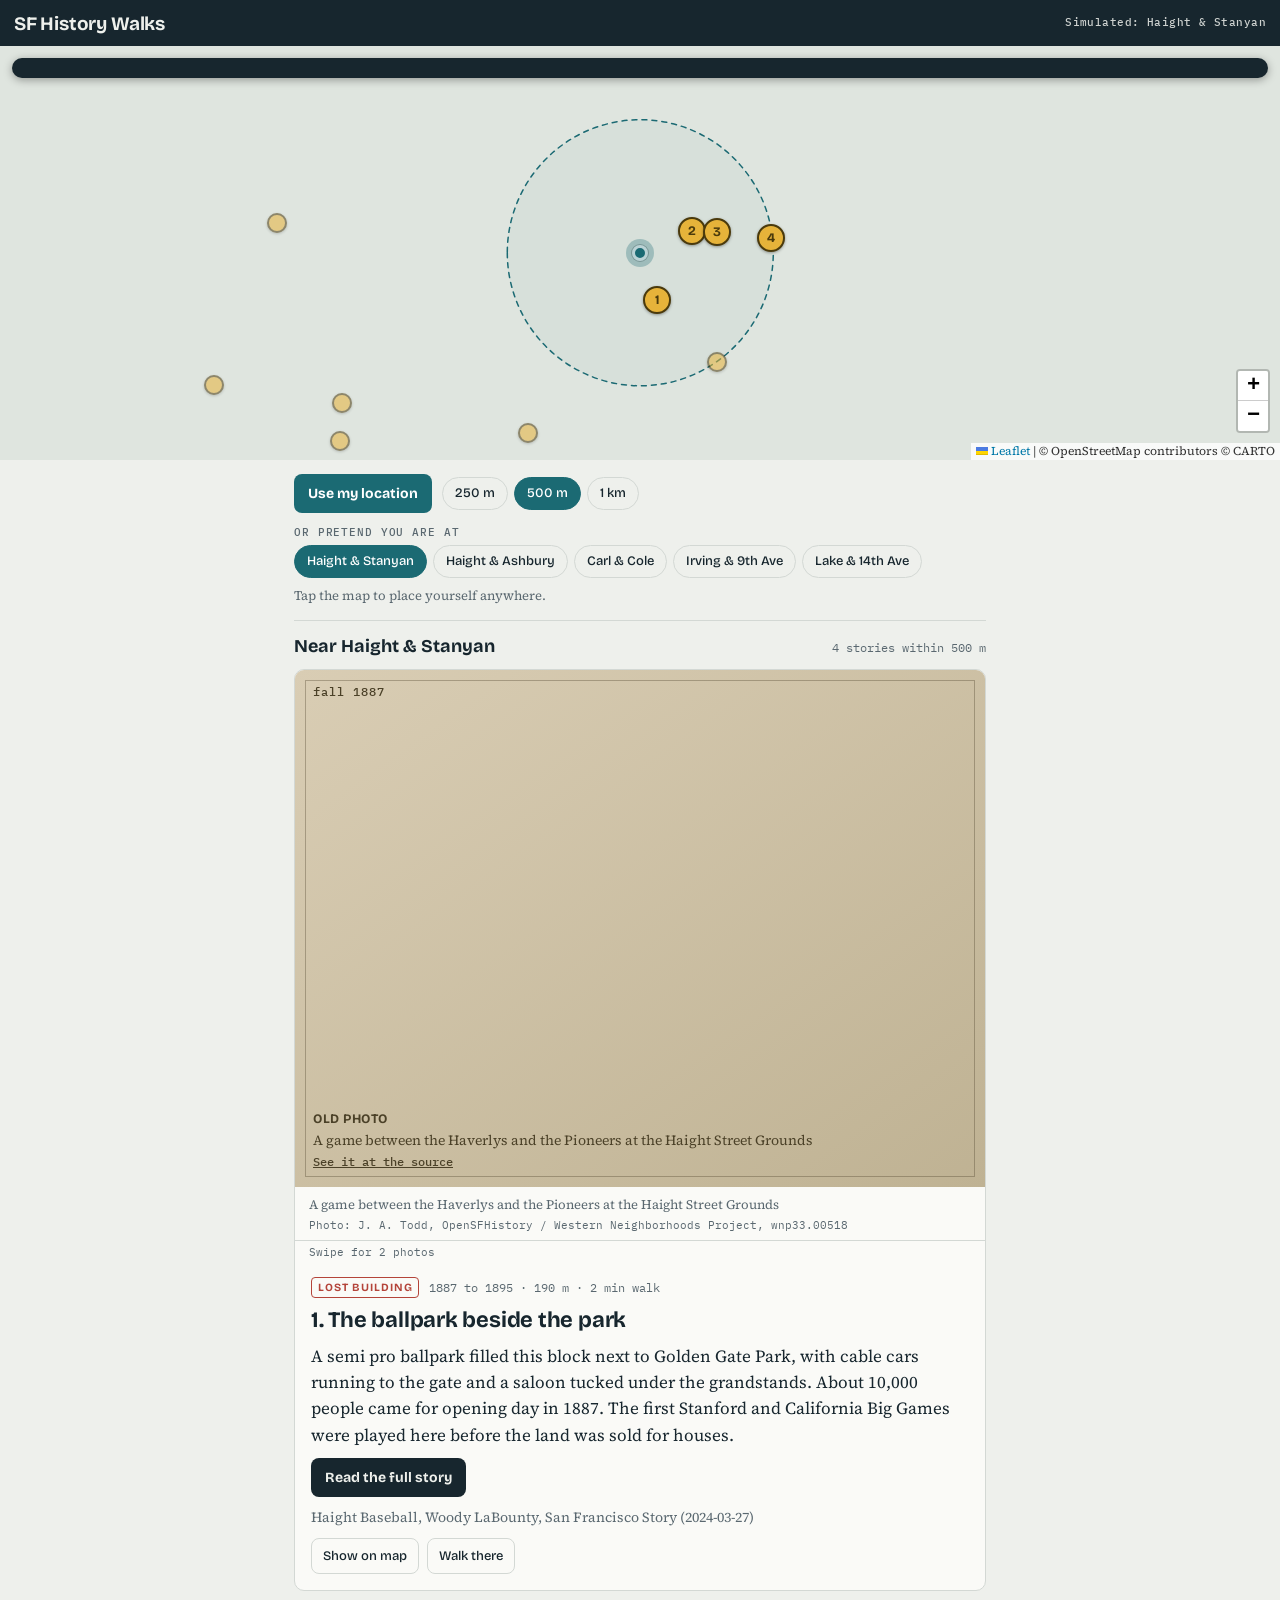
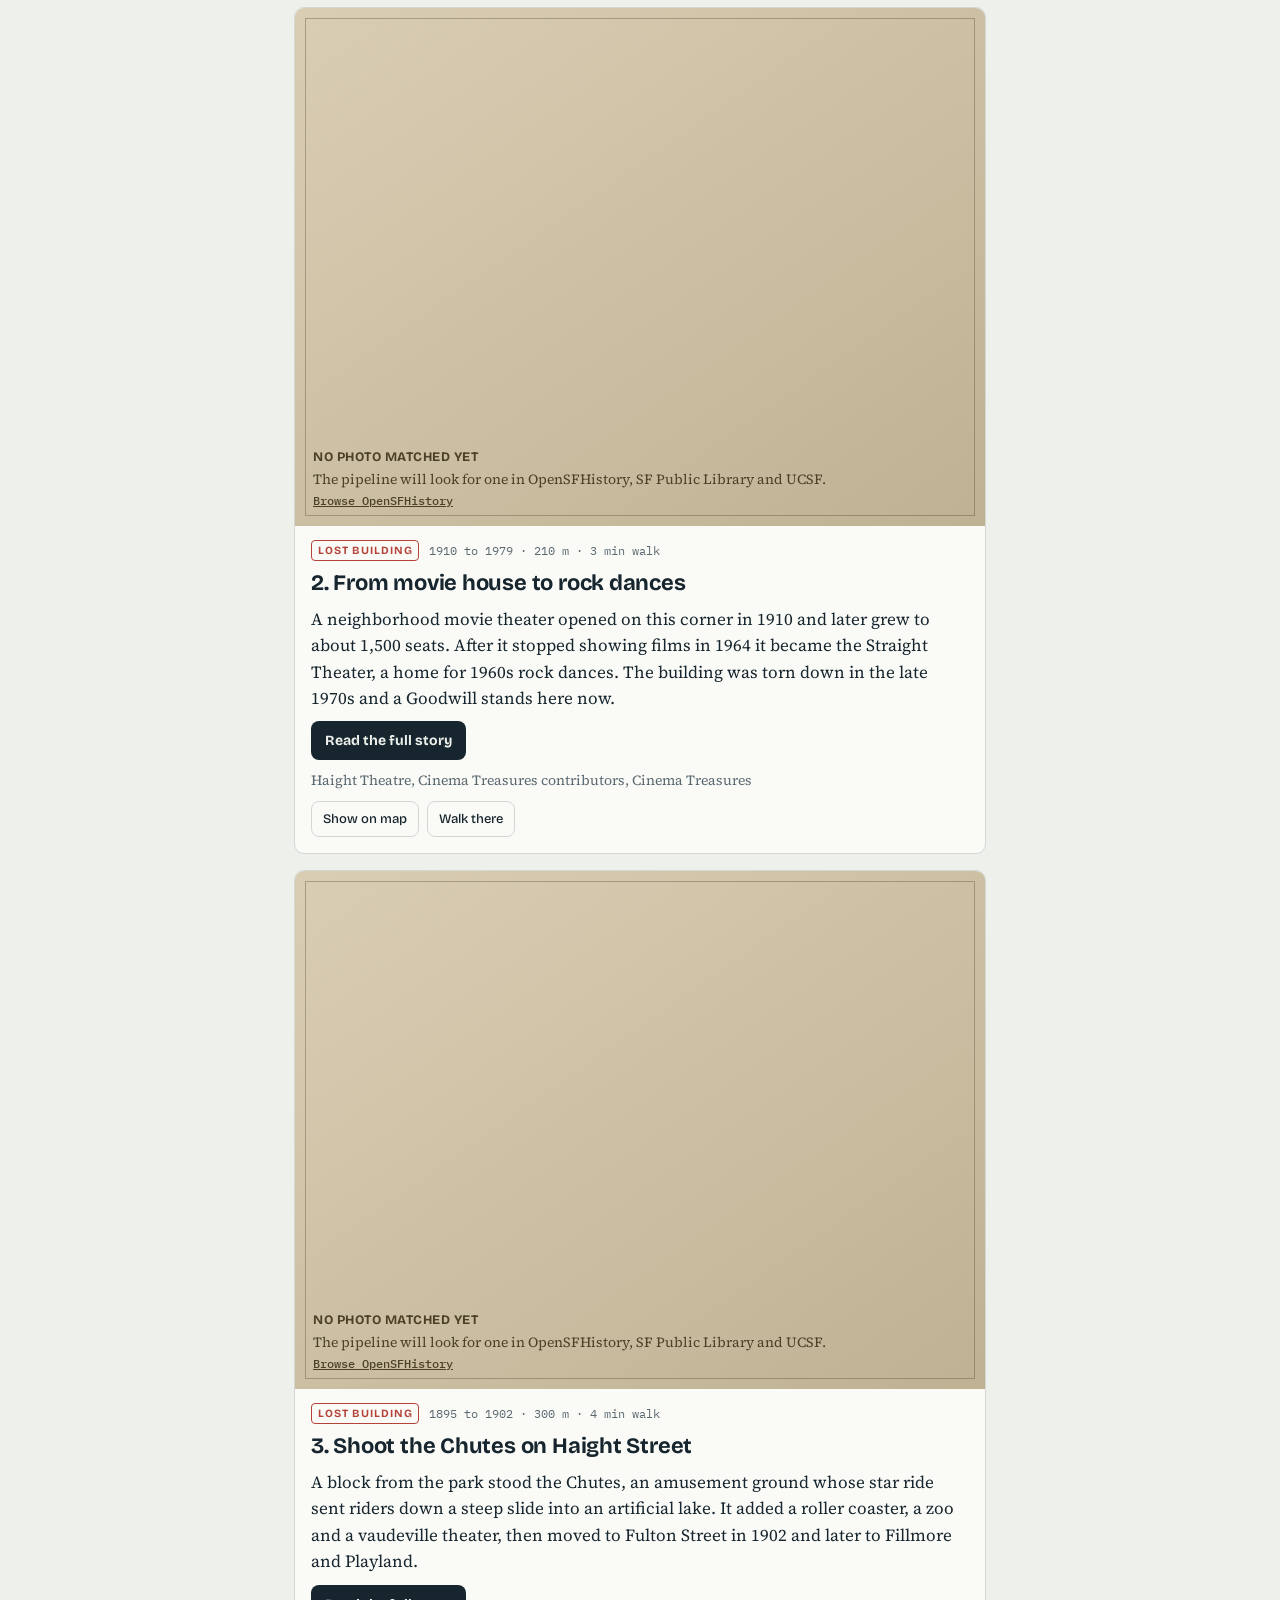
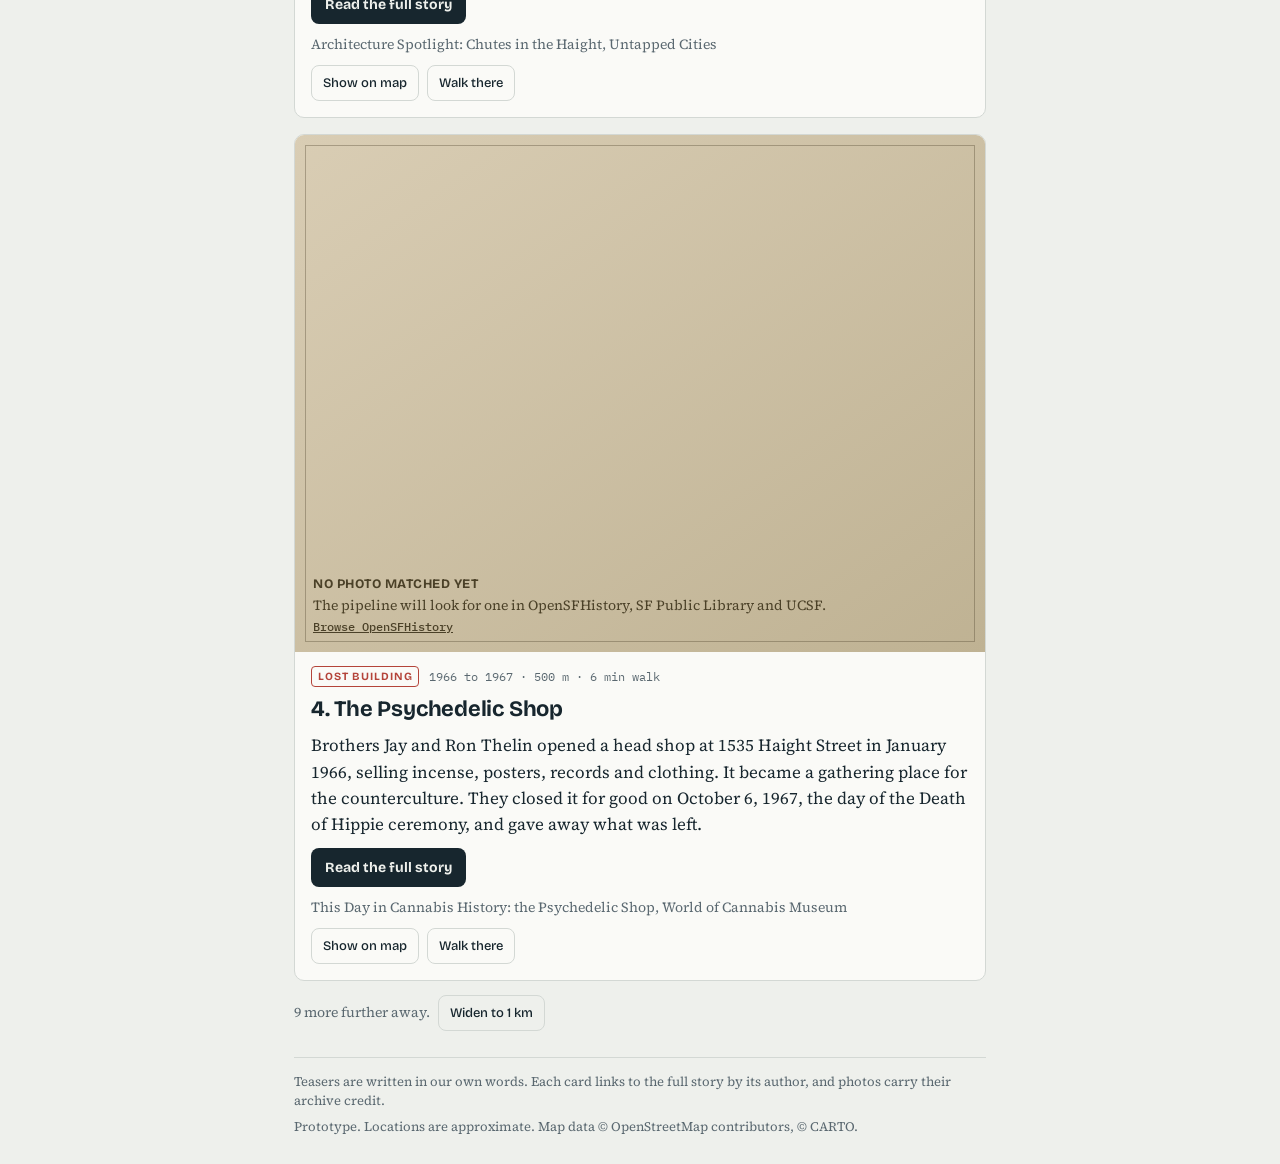
==== app/index.html @ bad1ab00 "Add files via upload" ====
<!doctype html>
<html lang="en">
<head>
<meta charset="utf-8">
<meta name="viewport" content="width=device-width, initial-scale=1, viewport-fit=cover">
<title>SF History Walks</title>
<meta name="robots" content="noindex, nofollow">
<meta name="theme-color" content="#17262E">
<meta name="apple-mobile-web-app-capable" content="yes">
<meta name="mobile-web-app-capable" content="yes">
<meta name="apple-mobile-web-app-title" content="History Walks">
<meta name="apple-mobile-web-app-status-bar-style" content="black-translucent">
<link rel="manifest" href="manifest.webmanifest">
<link rel="apple-touch-icon" href="icons/apple-touch-icon.png">
<link rel="icon" href="icons/icon-192.png" type="image/png">
<link rel="stylesheet" href="vendor/leaflet/leaflet.css">
<link rel="stylesheet" href="https://fonts.googleapis.com/css2?family=Bricolage+Grotesque:opsz,wght@12..96,500;12..96,700&family=IBM+Plex+Mono:wght@400;500&family=Source+Serif+4:opsz,wght@8..60,400;8..60,600&display=swap">
<link rel="stylesheet" href="style.css">
</head>
<body>
<div class="top">
  <header class="bar">
    <div class="bar-title">
      <h1>SF History Walks</h1>
      <span id="status" class="status" role="status">Simulated location</span>
    </div>
  </header>

  <div class="stage">
    <div id="map" aria-label="Map"></div>
    <div id="toast" class="toast" role="status" hidden></div>
    <button id="recenter" class="recenter" type="button" aria-label="Recenter map on me" hidden>Recenter</button>
  </div>
</div>

<main class="sheet">
  <section class="controls" aria-label="Location and radius">
    <div class="line">
      <button id="locate" class="primary" type="button">Use my location</button>
      <div class="chips" id="radii" role="group" aria-label="Walking radius"></div>
    </div>
    <div id="demo" class="demo">
      <div class="lbl" id="lbl-demo">Or pretend you are at</div>
      <div class="chips" id="presets" role="group" aria-labelledby="lbl-demo"></div>
      <p class="hint">Tap the map to place yourself anywhere.</p>
    </div>
  </section>

  <div class="here"><h2 id="here-title">Near you</h2><span id="here-count" class="count"></span></div>
  <div id="cards" class="cards"></div>
  <div id="more" class="more"></div>

  <footer>
    <p>Teasers are written in our own words. Each card links to the full story by its author, and photos carry their archive credit.</p>
    <p>Prototype. Locations are approximate. Map data © OpenStreetMap contributors, © CARTO.</p>
  </footer>
</main>

<script src="vendor/leaflet/leaflet.js"></script>
<script src="config.js"></script>
<script src="lib.js"></script>
<script src="app.js"></script>
</body>
</html>
---- app/vendor/leaflet/leaflet.css ----
/* required styles */

.leaflet-pane,
.leaflet-tile,
.leaflet-marker-icon,
.leaflet-marker-shadow,
.leaflet-tile-container,
.leaflet-pane > svg,
.leaflet-pane > canvas,
.leaflet-zoom-box,
.leaflet-image-layer,
.leaflet-layer {
	position: absolute;
	left: 0;
	top: 0;
	}
.leaflet-container {
	overflow: hidden;
	}
.leaflet-tile,
.leaflet-marker-icon,
.leaflet-marker-shadow {
	-webkit-user-select: none;
	   -moz-user-select: none;
	        user-select: none;
	  -webkit-user-drag: none;
	}
/* Prevents IE11 from highlighting tiles in blue */
.leaflet-tile::selection {
	background: transparent;
}
/* Safari renders non-retina tile on retina better with this, but Chrome is worse */
.leaflet-safari .leaflet-tile {
	image-rendering: -webkit-optimize-contrast;
	}
/* hack that prevents hw layers "stretching" when loading new tiles */
.leaflet-safari .leaflet-tile-container {
	width: 1600px;
	height: 1600px;
	-webkit-transform-origin: 0 0;
	}
.leaflet-marker-icon,
.leaflet-marker-shadow {
	display: block;
	}
/* .leaflet-container svg: reset svg max-width decleration shipped in Joomla! (joomla.org) 3.x */
/* .leaflet-container img: map is broken in FF if you have max-width: 100% on tiles */
.leaflet-container .leaflet-overlay-pane svg {
	max-width: none !important;
	max-height: none !important;
	}
.leaflet-container .leaflet-marker-pane img,
.leaflet-container .leaflet-shadow-pane img,
.leaflet-container .leaflet-tile-pane img,
.leaflet-container img.leaflet-image-layer,
.leaflet-container .leaflet-tile {
	max-width: none !important;
	max-height: none !important;
	width: auto;
	padding: 0;
	}

.leaflet-container img.leaflet-tile {
	/* See: https://bugs.chromium.org/p/chromium/issues/detail?id=600120 */
	mix-blend-mode: plus-lighter;
}

.leaflet-container.leaflet-touch-zoom {
	-ms-touch-action: pan-x pan-y;
	touch-action: pan-x pan-y;
	}
.leaflet-container.leaflet-touch-drag {
	-ms-touch-action: pinch-zoom;
	/* Fallback for FF which doesn't support pinch-zoom */
	touch-action: none;
	touch-action: pinch-zoom;
}
.leaflet-container.leaflet-touch-drag.leaflet-touch-zoom {
	-ms-touch-action: none;
	touch-action: none;
}
.leaflet-container {
	-webkit-tap-highlight-color: transparent;
}
.leaflet-container a {
	-webkit-tap-highlight-color: rgba(51, 181, 229, 0.4);
}
.leaflet-tile {
	filter: inherit;
	visibility: hidden;
	}
.leaflet-tile-loaded {
	visibility: inherit;
	}
.leaflet-zoom-box {
	width: 0;
	height: 0;
	-moz-box-sizing: border-box;
	     box-sizing: border-box;
	z-index: 800;
	}
/* workaround for https://bugzilla.mozilla.org/show_bug.cgi?id=888319 */
.leaflet-overlay-pane svg {
	-moz-user-select: none;
	}

.leaflet-pane         { z-index: 400; }

.leaflet-tile-pane    { z-index: 200; }
.leaflet-overlay-pane { z-index: 400; }
.leaflet-shadow-pane  { z-index: 500; }
.leaflet-marker-pane  { z-index: 600; }
.leaflet-tooltip-pane   { z-index: 650; }
.leaflet-popup-pane   { z-index: 700; }

.leaflet-map-pane canvas { z-index: 100; }
.leaflet-map-pane svg    { z-index: 200; }

.leaflet-vml-shape {
	width: 1px;
	height: 1px;
	}
.lvml {
	behavior: url(#default#VML);
	display: inline-block;
	position: absolute;
	}


/* control positioning */

.leaflet-control {
	position: relative;
	z-index: 800;
	pointer-events: visiblePainted; /* IE 9-10 doesn't have auto */
	pointer-events: auto;
	}
.leaflet-top,
.leaflet-bottom {
	position: absolute;
	z-index: 1000;
	pointer-events: none;
	}
.leaflet-top {
	top: 0;
	}
.leaflet-right {
	right: 0;
	}
.leaflet-bottom {
	bottom: 0;
	}
.leaflet-left {
	left: 0;
	}
.leaflet-control {
	float: left;
	clear: both;
	}
.leaflet-right .leaflet-control {
	float: right;
	}
.leaflet-top .leaflet-control {
	margin-top: 10px;
	}
.leaflet-bottom .leaflet-control {
	margin-bottom: 10px;
	}
.leaflet-left .leaflet-control {
	margin-left: 10px;
	}
.leaflet-right .leaflet-control {
	margin-right: 10px;
	}


/* zoom and fade animations */

.leaflet-fade-anim .leaflet-popup {
	opacity: 0;
	-webkit-transition: opacity 0.2s linear;
	   -moz-transition: opacity 0.2s linear;
	        transition: opacity 0.2s linear;
	}
.leaflet-fade-anim .leaflet-map-pane .leaflet-popup {
	opacity: 1;
	}
.leaflet-zoom-animated {
	-webkit-transform-origin: 0 0;
	    -ms-transform-origin: 0 0;
	        transform-origin: 0 0;
	}
svg.leaflet-zoom-animated {
	will-change: transform;
}

.leaflet-zoom-anim .leaflet-zoom-animated {
	-webkit-transition: -webkit-transform 0.25s cubic-bezier(0,0,0.25,1);
	   -moz-transition:    -moz-transform 0.25s cubic-bezier(0,0,0.25,1);
	        transition:         transform 0.25s cubic-bezier(0,0,0.25,1);
	}
.leaflet-zoom-anim .leaflet-tile,
.leaflet-pan-anim .leaflet-tile {
	-webkit-transition: none;
	   -moz-transition: none;
	        transition: none;
	}

.leaflet-zoom-anim .leaflet-zoom-hide {
	visibility: hidden;
	}


/* cursors */

.leaflet-interactive {
	cursor: pointer;
	}
.leaflet-grab {
	cursor: -webkit-grab;
	cursor:    -moz-grab;
	cursor:         grab;
	}
.leaflet-crosshair,
.leaflet-crosshair .leaflet-interactive {
	cursor: crosshair;
	}
.leaflet-popup-pane,
.leaflet-control {
	cursor: auto;
	}
.leaflet-dragging .leaflet-grab,
.leaflet-dragging .leaflet-grab .leaflet-interactive,
.leaflet-dragging .leaflet-marker-draggable {
	cursor: move;
	cursor: -webkit-grabbing;
	cursor:    -moz-grabbing;
	cursor:         grabbing;
	}

/* marker & overlays interactivity */
.leaflet-marker-icon,
.leaflet-marker-shadow,
.leaflet-image-layer,
.leaflet-pane > svg path,
.leaflet-tile-container {
	pointer-events: none;
	}

.leaflet-marker-icon.leaflet-interactive,
.leaflet-image-layer.leaflet-interactive,
.leaflet-pane > svg path.leaflet-interactive,
svg.leaflet-image-layer.leaflet-interactive path {
	pointer-events: visiblePainted; /* IE 9-10 doesn't have auto */
	pointer-events: auto;
	}

/* visual tweaks */

.leaflet-container {
	background: #ddd;
	outline-offset: 1px;
	}
.leaflet-container a {
	color: #0078A8;
	}
.leaflet-zoom-box {
	border: 2px dotted #38f;
	background: rgba(255,255,255,0.5);
	}


/* general typography */
.leaflet-container {
	font-family: "Helvetica Neue", Arial, Helvetica, sans-serif;
	font-size: 12px;
	font-size: 0.75rem;
	line-height: 1.5;
	}


/* general toolbar styles */

.leaflet-bar {
	box-shadow: 0 1px 5px rgba(0,0,0,0.65);
	border-radius: 4px;
	}
.leaflet-bar a {
	background-color: #fff;
	border-bottom: 1px solid #ccc;
	width: 26px;
	height: 26px;
	line-height: 26px;
	display: block;
	text-align: center;
	text-decoration: none;
	color: black;
	}
.leaflet-bar a,
.leaflet-control-layers-toggle {
	background-position: 50% 50%;
	background-repeat: no-repeat;
	display: block;
	}
.leaflet-bar a:hover,
.leaflet-bar a:focus {
	background-color: #f4f4f4;
	}
.leaflet-bar a:first-child {
	border-top-left-radius: 4px;
	border-top-right-radius: 4px;
	}
.leaflet-bar a:last-child {
	border-bottom-left-radius: 4px;
	border-bottom-right-radius: 4px;
	border-bottom: none;
	}
.leaflet-bar a.leaflet-disabled {
	cursor: default;
	background-color: #f4f4f4;
	color: #bbb;
	}

.leaflet-touch .leaflet-bar a {
	width: 30px;
	height: 30px;
	line-height: 30px;
	}
.leaflet-touch .leaflet-bar a:first-child {
	border-top-left-radius: 2px;
	border-top-right-radius: 2px;
	}
.leaflet-touch .leaflet-bar a:last-child {
	border-bottom-left-radius: 2px;
	border-bottom-right-radius: 2px;
	}

/* zoom control */

.leaflet-control-zoom-in,
.leaflet-control-zoom-out {
	font: bold 18px 'Lucida Console', Monaco, monospace;
	text-indent: 1px;
	}

.leaflet-touch .leaflet-control-zoom-in, .leaflet-touch .leaflet-control-zoom-out  {
	font-size: 22px;
	}


/* layers control */

.leaflet-control-layers {
	box-shadow: 0 1px 5px rgba(0,0,0,0.4);
	background: #fff;
	border-radius: 5px;
	}
.leaflet-control-layers-toggle {
	background-image: url(images/layers.png);
	width: 36px;
	height: 36px;
	}
.leaflet-retina .leaflet-control-layers-toggle {
	background-image: url(images/layers-2x.png);
	background-size: 26px 26px;
	}
.leaflet-touch .leaflet-control-layers-toggle {
	width: 44px;
	height: 44px;
	}
.leaflet-control-layers .leaflet-control-layers-list,
.leaflet-control-layers-expanded .leaflet-control-layers-toggle {
	display: none;
	}
.leaflet-control-layers-expanded .leaflet-control-layers-list {
	display: block;
	position: relative;
	}
.leaflet-control-layers-expanded {
	padding: 6px 10px 6px 6px;
	color: #333;
	background: #fff;
	}
.leaflet-control-layers-scrollbar {
	overflow-y: scroll;
	overflow-x: hidden;
	padding-right: 5px;
	}
.leaflet-control-layers-selector {
	margin-top: 2px;
	position: relative;
	top: 1px;
	}
.leaflet-control-layers label {
	display: block;
	font-size: 13px;
	font-size: 1.08333em;
	}
.leaflet-control-layers-separator {
	height: 0;
	border-top: 1px solid #ddd;
	margin: 5px -10px 5px -6px;
	}

/* Default icon URLs */
.leaflet-default-icon-path { /* used only in path-guessing heuristic, see L.Icon.Default */
	background-image: url(images/marker-icon.png);
	}


/* attribution and scale controls */

.leaflet-container .leaflet-control-attribution {
	background: #fff;
	background: rgba(255, 255, 255, 0.8);
	margin: 0;
	}
.leaflet-control-attribution,
.leaflet-control-scale-line {
	padding: 0 5px;
	color: #333;
	line-height: 1.4;
	}
.leaflet-control-attribution a {
	text-decoration: none;
	}
.leaflet-control-attribution a:hover,
.leaflet-control-attribution a:focus {
	text-decoration: underline;
	}
.leaflet-attribution-flag {
	display: inline !important;
	vertical-align: baseline !important;
	width: 1em;
	height: 0.6669em;
	}
.leaflet-left .leaflet-control-scale {
	margin-left: 5px;
	}
.leaflet-bottom .leaflet-control-scale {
	margin-bottom: 5px;
	}
.leaflet-control-scale-line {
	border: 2px solid #777;
	border-top: none;
	line-height: 1.1;
	padding: 2px 5px 1px;
	white-space: nowrap;
	-moz-box-sizing: border-box;
	     box-sizing: border-box;
	background: rgba(255, 255, 255, 0.8);
	text-shadow: 1px 1px #fff;
	}
.leaflet-control-scale-line:not(:first-child) {
	border-top: 2px solid #777;
	border-bottom: none;
	margin-top: -2px;
	}
.leaflet-control-scale-line:not(:first-child):not(:last-child) {
	border-bottom: 2px solid #777;
	}

.leaflet-touch .leaflet-control-attribution,
.leaflet-touch .leaflet-control-layers,
.leaflet-touch .leaflet-bar {
	box-shadow: none;
	}
.leaflet-touch .leaflet-control-layers,
.leaflet-touch .leaflet-bar {
	border: 2px solid rgba(0,0,0,0.2);
	background-clip: padding-box;
	}


/* popup */

.leaflet-popup {
	position: absolute;
	text-align: center;
	margin-bottom: 20px;
	}
.leaflet-popup-content-wrapper {
	padding: 1px;
	text-align: left;
	border-radius: 12px;
	}
.leaflet-popup-content {
	margin: 13px 24px 13px 20px;
	line-height: 1.3;
	font-size: 13px;
	font-size: 1.08333em;
	min-height: 1px;
	}
.leaflet-popup-content p {
	margin: 17px 0;
	margin: 1.3em 0;
	}
.leaflet-popup-tip-container {
	width: 40px;
	height: 20px;
	position: absolute;
	left: 50%;
	margin-top: -1px;
	margin-left: -20px;
	overflow: hidden;
	pointer-events: none;
	}
.leaflet-popup-tip {
	width: 17px;
	height: 17px;
	padding: 1px;

	margin: -10px auto 0;
	pointer-events: auto;

	-webkit-transform: rotate(45deg);
	   -moz-transform: rotate(45deg);
	    -ms-transform: rotate(45deg);
	        transform: rotate(45deg);
	}
.leaflet-popup-content-wrapper,
.leaflet-popup-tip {
	background: white;
	color: #333;
	box-shadow: 0 3px 14px rgba(0,0,0,0.4);
	}
.leaflet-container a.leaflet-popup-close-button {
	position: absolute;
	top: 0;
	right: 0;
	border: none;
	text-align: center;
	width: 24px;
	height: 24px;
	font: 16px/24px Tahoma, Verdana, sans-serif;
	color: #757575;
	text-decoration: none;
	background: transparent;
	}
.leaflet-container a.leaflet-popup-close-button:hover,
.leaflet-container a.leaflet-popup-close-button:focus {
	color: #585858;
	}
.leaflet-popup-scrolled {
	overflow: auto;
	}

.leaflet-oldie .leaflet-popup-content-wrapper {
	-ms-zoom: 1;
	}
.leaflet-oldie .leaflet-popup-tip {
	width: 24px;
	margin: 0 auto;

	-ms-filter: "progid:DXImageTransform.Microsoft.Matrix(M11=0.70710678, M12=0.70710678, M21=-0.70710678, M22=0.70710678)";
	filter: progid:DXImageTransform.Microsoft.Matrix(M11=0.70710678, M12=0.70710678, M21=-0.70710678, M22=0.70710678);
	}

.leaflet-oldie .leaflet-control-zoom,
.leaflet-oldie .leaflet-control-layers,
.leaflet-oldie .leaflet-popup-content-wrapper,
.leaflet-oldie .leaflet-popup-tip {
	border: 1px solid #999;
	}


/* div icon */

.leaflet-div-icon {
	background: #fff;
	border: 1px solid #666;
	}


/* Tooltip */
/* Base styles for the element that has a tooltip */
.leaflet-tooltip {
	position: absolute;
	padding: 6px;
	background-color: #fff;
	border: 1px solid #fff;
	border-radius: 3px;
	color: #222;
	white-space: nowrap;
	-webkit-user-select: none;
	-moz-user-select: none;
	-ms-user-select: none;
	user-select: none;
	pointer-events: none;
	box-shadow: 0 1px 3px rgba(0,0,0,0.4);
	}
.leaflet-tooltip.leaflet-interactive {
	cursor: pointer;
	pointer-events: auto;
	}
.leaflet-tooltip-top:before,
.leaflet-tooltip-bottom:before,
.leaflet-tooltip-left:before,
.leaflet-tooltip-right:before {
	position: absolute;
	pointer-events: none;
	border: 6px solid transparent;
	background: transparent;
	content: "";
	}

/* Directions */

.leaflet-tooltip-bottom {
	margin-top: 6px;
}
.leaflet-tooltip-top {
	margin-top: -6px;
}
.leaflet-tooltip-bottom:before,
.leaflet-tooltip-top:before {
	left: 50%;
	margin-left: -6px;
	}
.leaflet-tooltip-top:before {
	bottom: 0;
	margin-bottom: -12px;
	border-top-color: #fff;
	}
.leaflet-tooltip-bottom:before {
	top: 0;
	margin-top: -12px;
	margin-left: -6px;
	border-bottom-color: #fff;
	}
.leaflet-tooltip-left {
	margin-left: -6px;
}
.leaflet-tooltip-right {
	margin-left: 6px;
}
.leaflet-tooltip-left:before,
.leaflet-tooltip-right:before {
	top: 50%;
	margin-top: -6px;
	}
.leaflet-tooltip-left:before {
	right: 0;
	margin-right: -12px;
	border-left-color: #fff;
	}
.leaflet-tooltip-right:before {
	left: 0;
	margin-left: -12px;
	border-right-color: #fff;
	}

/* Printing */

@media print {
	/* Prevent printers from removing background-images of controls. */
	.leaflet-control {
		-webkit-print-color-adjust: exact;
		print-color-adjust: exact;
		}
	}
---- app/style.css ----
/* Phone first. Sticky map on top, story cards scroll beneath. Palette: Pacific fog, Sanborn yellow pins. */
:root {
  --paper: #EEF0EC;
  --card: #FAFAF7;
  --ink: #17262E;
  --muted: #5A6870;
  --line: #D3D8D4;
  --sea: #1B6A73;
  --pin: #E6B33A;
  --pin-edge: #4A3A0C;
  --lost: #B4443A;
  --photo-a: #D9CDB4;
  --photo-b: #BFB293;
  --photo-ink: #4B4128;
  --bar: #17262E;
  --bar-ink: #EEF0EC;
  --font-display: "Bricolage Grotesque", "Helvetica Neue", Arial, sans-serif;
  --font-body: "Source Serif 4", Georgia, "Times New Roman", serif;
  --font-mono: "IBM Plex Mono", ui-monospace, Menlo, Consolas, monospace;
  --bar-h: 46px;
}
@media (prefers-color-scheme: dark) {
  :root {
    --paper: #0F181D; --card: #17232A; --ink: #E6ECEA; --muted: #9DAAB1; --line: #2B3A43;
    --sea: #6FC2CB; --pin-edge: #1A1405; --lost: #E5877C;
    --photo-a: #3A3424; --photo-b: #2A2518; --photo-ink: #CFC3A4;
    --bar: #0A1115; --bar-ink: #E6ECEA;
    color-scheme: dark;
  }
}
* { box-sizing: border-box; }
html, body { margin: 0; }
body { background: var(--paper); color: var(--ink); font-family: var(--font-body); font-size: 16px; line-height: 1.5; -webkit-text-size-adjust: 100%; }
:focus-visible { outline: 2px solid var(--sea); outline-offset: 2px; }

/* top area stays in view */
.top { position: sticky; top: 0; z-index: 500; }
.bar { background: var(--bar); color: var(--bar-ink); padding: env(safe-area-inset-top, 0px) max(14px, env(safe-area-inset-left, 0px)) 0 max(14px, env(safe-area-inset-right, 0px)); }
.bar-title { height: var(--bar-h); display: flex; align-items: center; justify-content: space-between; gap: 12px; }
.bar h1 { font: 700 19px/1 var(--font-display); letter-spacing: -0.01em; margin: 0; white-space: nowrap; }
.status { font: 500 11px/1.2 var(--font-mono); letter-spacing: .04em; text-align: right; opacity: .85; min-width: 0; overflow-wrap: anywhere; }
.stage { position: relative; height: min(46dvh, 460px); height: min(46vh, 460px); background: #dfe5df; }
@supports (height: 1dvh) { .stage { height: min(46dvh, 460px); } }
#map { position: absolute; inset: 0; z-index: 1; }
.leaflet-container { font-family: var(--font-body); background: #dfe5df; }
.recenter { position: absolute; left: 12px; bottom: 12px; z-index: 600; font: 700 13px var(--font-display); background: var(--card); color: var(--ink); border: 1px solid var(--line); border-radius: 999px; padding: 9px 14px; box-shadow: 0 1px 4px rgba(0,0,0,.25); }
.toast { position: absolute; left: 12px; right: 12px; top: 12px; z-index: 650; display: flex; align-items: center; justify-content: space-between; gap: 10px; background: var(--ink); color: var(--paper); border-radius: 10px; padding: 10px 12px; font: 500 14px/1.3 var(--font-display); box-shadow: 0 2px 8px rgba(0,0,0,.35); }
.toast button { font: 700 13px var(--font-display); background: var(--pin); color: var(--pin-edge); border: 0; border-radius: 6px; padding: 7px 10px; }

/* map markers */
.pinm { width: 28px; height: 28px; border-radius: 50%; background: var(--pin); color: var(--pin-edge); border: 2px solid var(--pin-edge); display: grid; place-items: center; font: 700 13px/1 var(--font-display); box-shadow: 0 1px 3px rgba(0,0,0,.35); }
.pinm.far { opacity: .55; width: 20px; height: 20px; font-size: 10px; margin: 4px; }
.pinm.sel { background: var(--lost); color: #fff; border-color: #fff; transform: scale(1.2); }
.me-dot { width: 16px; height: 16px; border-radius: 50%; background: #1B6A73; border: 3px solid #fff; box-shadow: 0 0 0 1px rgba(0,0,0,.25); position: relative; }
.me-dot::after { content: ""; position: absolute; inset: -9px; border-radius: 50%; background: #1B6A73; opacity: .3; animation: pulse 2.4s ease-out infinite; }
@keyframes pulse { 0% { transform: scale(.5); opacity: .5; } 100% { transform: scale(1.6); opacity: 0; } }
@media (prefers-reduced-motion: reduce) { .me-dot::after { animation: none; } }

/* sheet */
.sheet { max-width: 720px; margin: 0 auto; padding: 14px max(14px, env(safe-area-inset-left, 0px)) calc(28px + env(safe-area-inset-bottom, 0px)) max(14px, env(safe-area-inset-right, 0px)); }
.controls { display: grid; gap: 12px; padding-bottom: 14px; border-bottom: 1px solid var(--line); margin-bottom: 14px; }
.line { display: flex; flex-wrap: wrap; align-items: center; gap: 10px; }
.primary { font: 700 14px var(--font-display); background: var(--sea); color: #fff; border: 0; border-radius: 8px; padding: 11px 14px; cursor: pointer; }
:root .primary { color: #fff; }
.chips { display: flex; flex-wrap: wrap; gap: 6px; }
.chip { font: 500 13px/1 var(--font-display); color: var(--ink); background: transparent; border: 1px solid var(--line); border-radius: 999px; padding: 9px 12px; cursor: pointer; }
.chip[aria-pressed="true"] { background: var(--sea); border-color: var(--sea); color: #fff; }
.lbl { font: 500 11px var(--font-mono); letter-spacing: .08em; text-transform: uppercase; color: var(--muted); margin-bottom: 6px; }
.hint { margin: 8px 0 0; font-size: 13px; color: var(--muted); }
.here { display: flex; flex-wrap: wrap; align-items: baseline; justify-content: space-between; gap: 4px 12px; margin-bottom: 12px; }
.here h2 { font: 700 18px var(--font-display); margin: 0; }
.count { font: 400 12px var(--font-mono); color: var(--muted); }
.cards { display: grid; gap: 16px; min-width: 0; }
.card { background: var(--card); border: 1px solid var(--line); border-radius: 10px; overflow: hidden; min-width: 0; scroll-margin-top: calc(var(--bar-h) + min(46dvh, 460px) + env(safe-area-inset-top, 0px) + 8px); }
.card[data-selected="true"] { border-color: var(--lost); box-shadow: 0 0 0 1px var(--lost); }
.photos { display: flex; overflow-x: auto; scroll-snap-type: x mandatory; -webkit-overflow-scrolling: touch; }
.fig { flex: 0 0 100%; margin: 0; scroll-snap-align: start; min-width: 0; }
.photo { position: relative; aspect-ratio: 4 / 3; background: linear-gradient(145deg, var(--photo-a), var(--photo-b)); color: var(--photo-ink); display: grid; align-content: end; overflow: hidden; }
.photo img { position: absolute; inset: 0; width: 100%; height: 100%; object-fit: cover; }
.photo .frame { position: absolute; inset: 10px; border: 1px solid currentColor; opacity: .35; pointer-events: none; }
.photo .yr { position: absolute; top: 14px; left: 18px; font: 500 12px var(--font-mono); letter-spacing: .08em; z-index: 1; }
.photo .ph { padding: 18px; display: grid; gap: 4px; }
.photo .ph b { font: 700 13px/1.2 var(--font-display); letter-spacing: .04em; text-transform: uppercase; }
.photo .ph span { font-size: 14px; line-height: 1.35; }
.photo .ph a { color: inherit; font: 500 12px var(--font-mono); text-decoration: underline; width: fit-content; }
.photo.loaded .frame { display: none; }
.cap { padding: 8px 14px 0; font-size: 13px; color: var(--muted); }
.credit { padding: 3px 14px 8px; font: 400 11px var(--font-mono); color: var(--muted); border-bottom: 1px solid var(--line); }
.swipe { padding: 4px 14px; font: 400 11px var(--font-mono); color: var(--muted); }
.body { padding: 14px 16px 16px; display: grid; gap: 10px; }
.row { display: flex; flex-wrap: wrap; gap: 6px 10px; align-items: center; }
.badge { font: 700 11px/1 var(--font-display); letter-spacing: .08em; text-transform: uppercase; color: var(--lost); border: 1px solid currentColor; border-radius: 4px; padding: 4px 6px; }
.meta { font: 400 12px var(--font-mono); color: var(--muted); }
.card h3 { font: 700 22px/1.15 var(--font-display); margin: 0; letter-spacing: -0.01em; text-wrap: balance; }
.teaser { margin: 0; font-size: 17px; line-height: 1.55; }
.read { display: inline-block; font: 700 14px var(--font-display); background: var(--ink); color: var(--paper); text-decoration: none; border-radius: 8px; padding: 11px 14px; justify-self: start; }
.source { font-size: 14px; color: var(--muted); margin: 0; }
.actions { display: flex; flex-wrap: wrap; gap: 8px; }
.go { font: 500 13px var(--font-display); color: var(--ink); background: transparent; border: 1px solid var(--line); border-radius: 8px; padding: 9px 11px; cursor: pointer; text-decoration: none; }
.empty { padding: 16px; border: 1px dashed var(--line); border-radius: 10px; color: var(--muted); margin-bottom: 14px; }
.empty p { margin: 0 0 6px; }
.more { margin-top: 14px; font-size: 14px; color: var(--muted); display: flex; flex-wrap: wrap; gap: 8px; align-items: center; }
footer { margin-top: 26px; padding-top: 14px; border-top: 1px solid var(--line); font-size: 13px; color: var(--muted); display: grid; gap: 6px; }
footer p { margin: 0; }
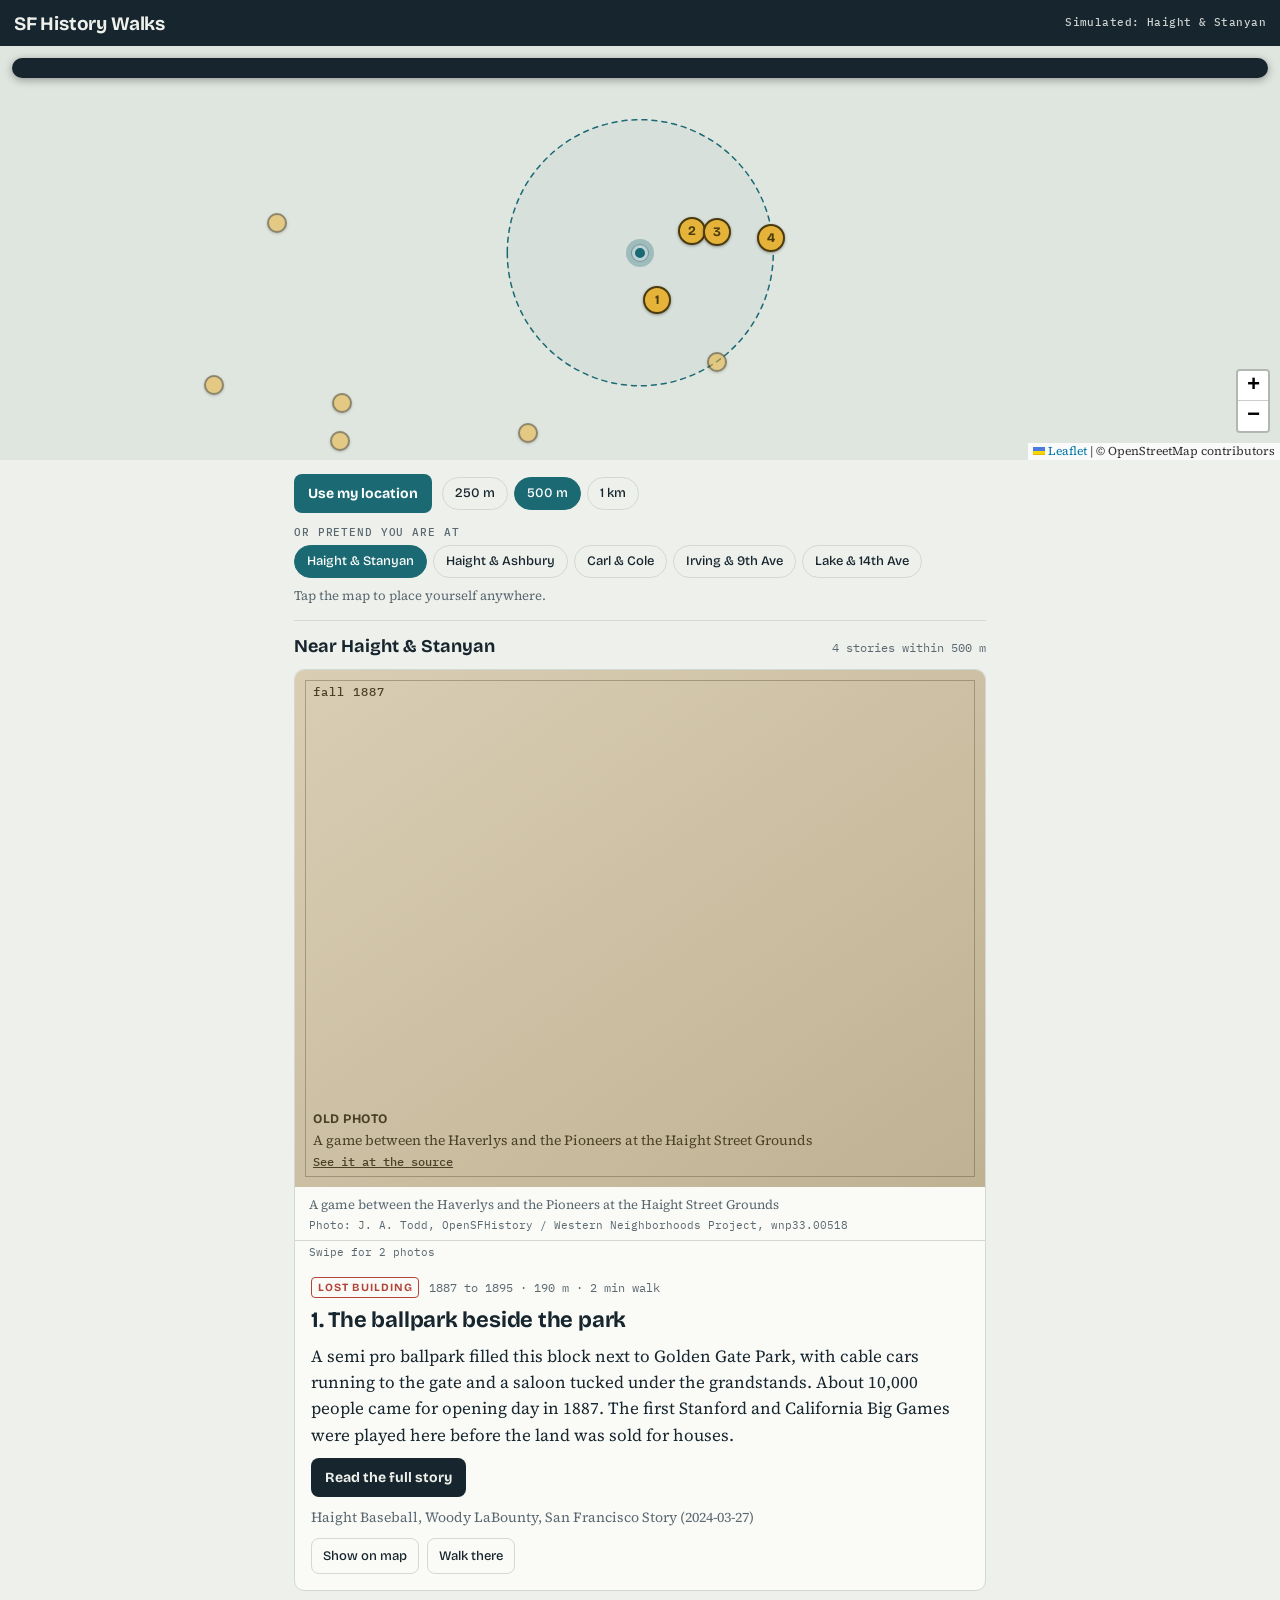
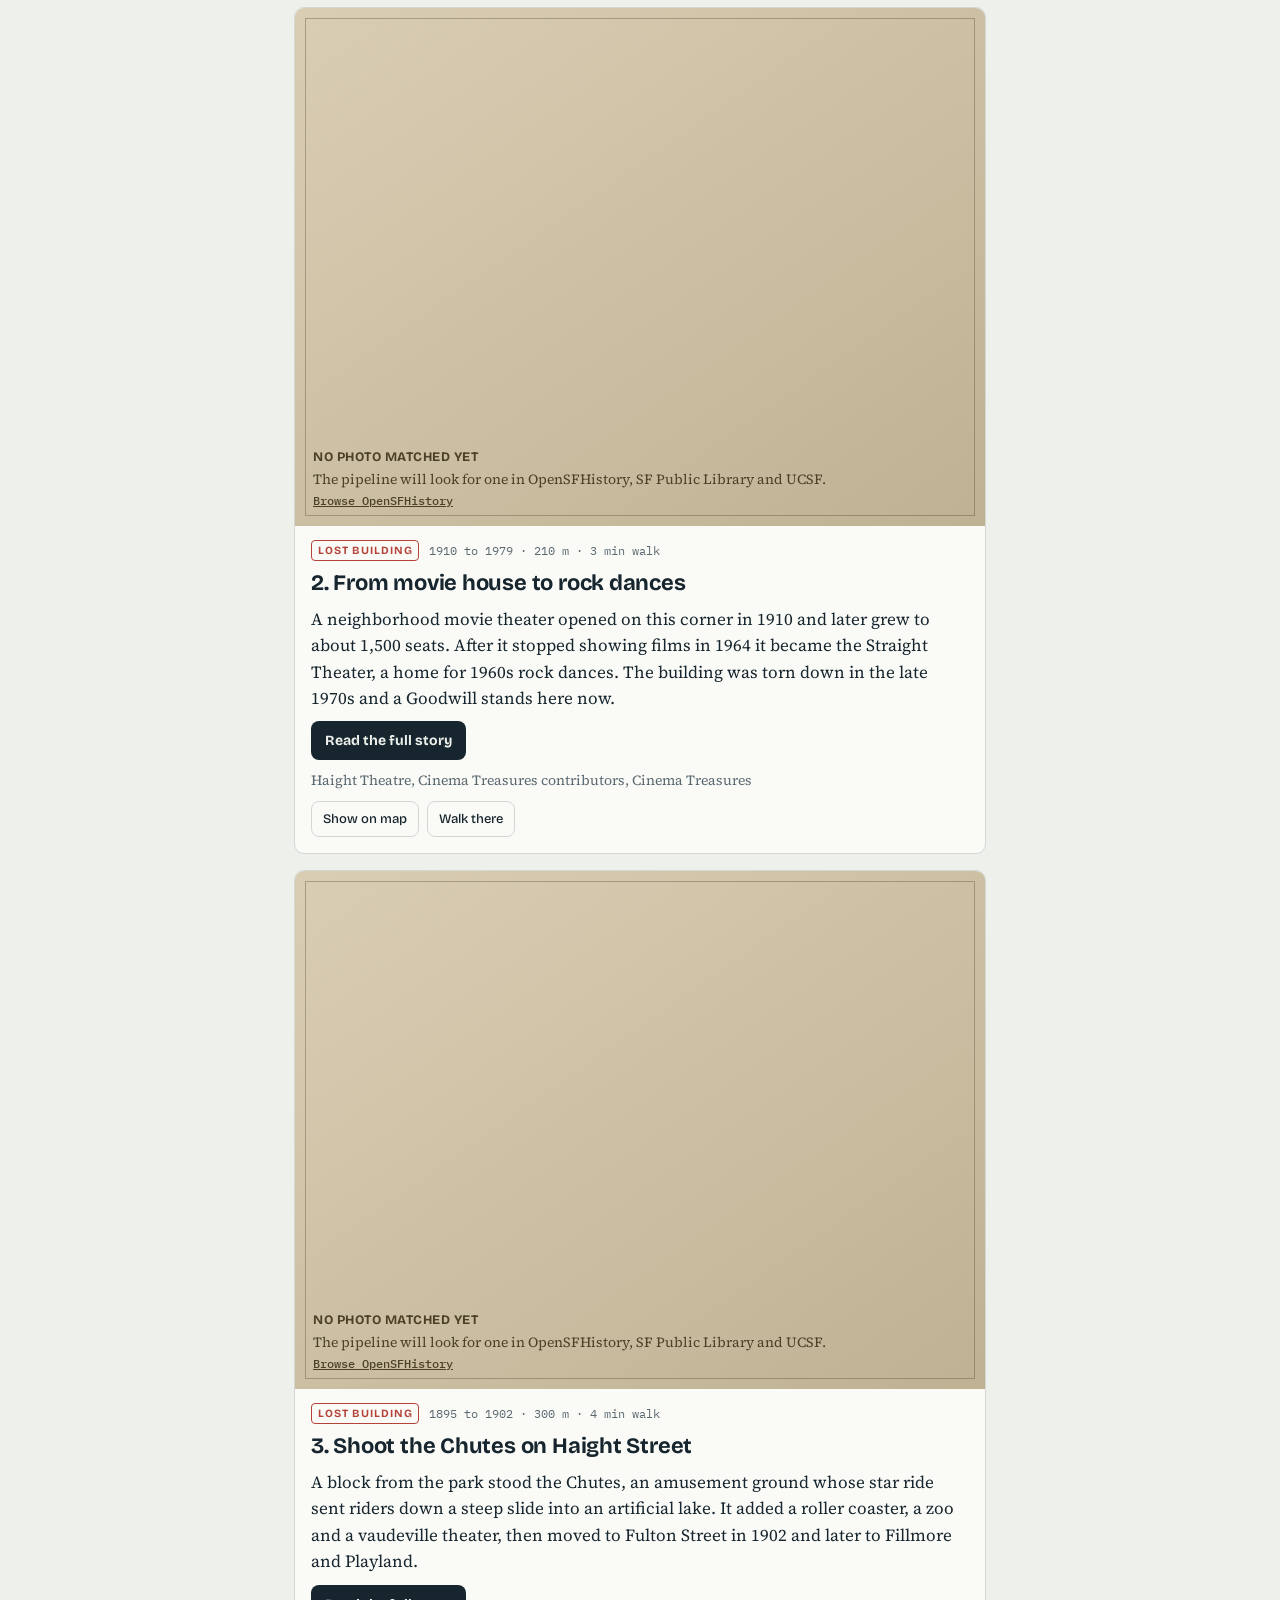
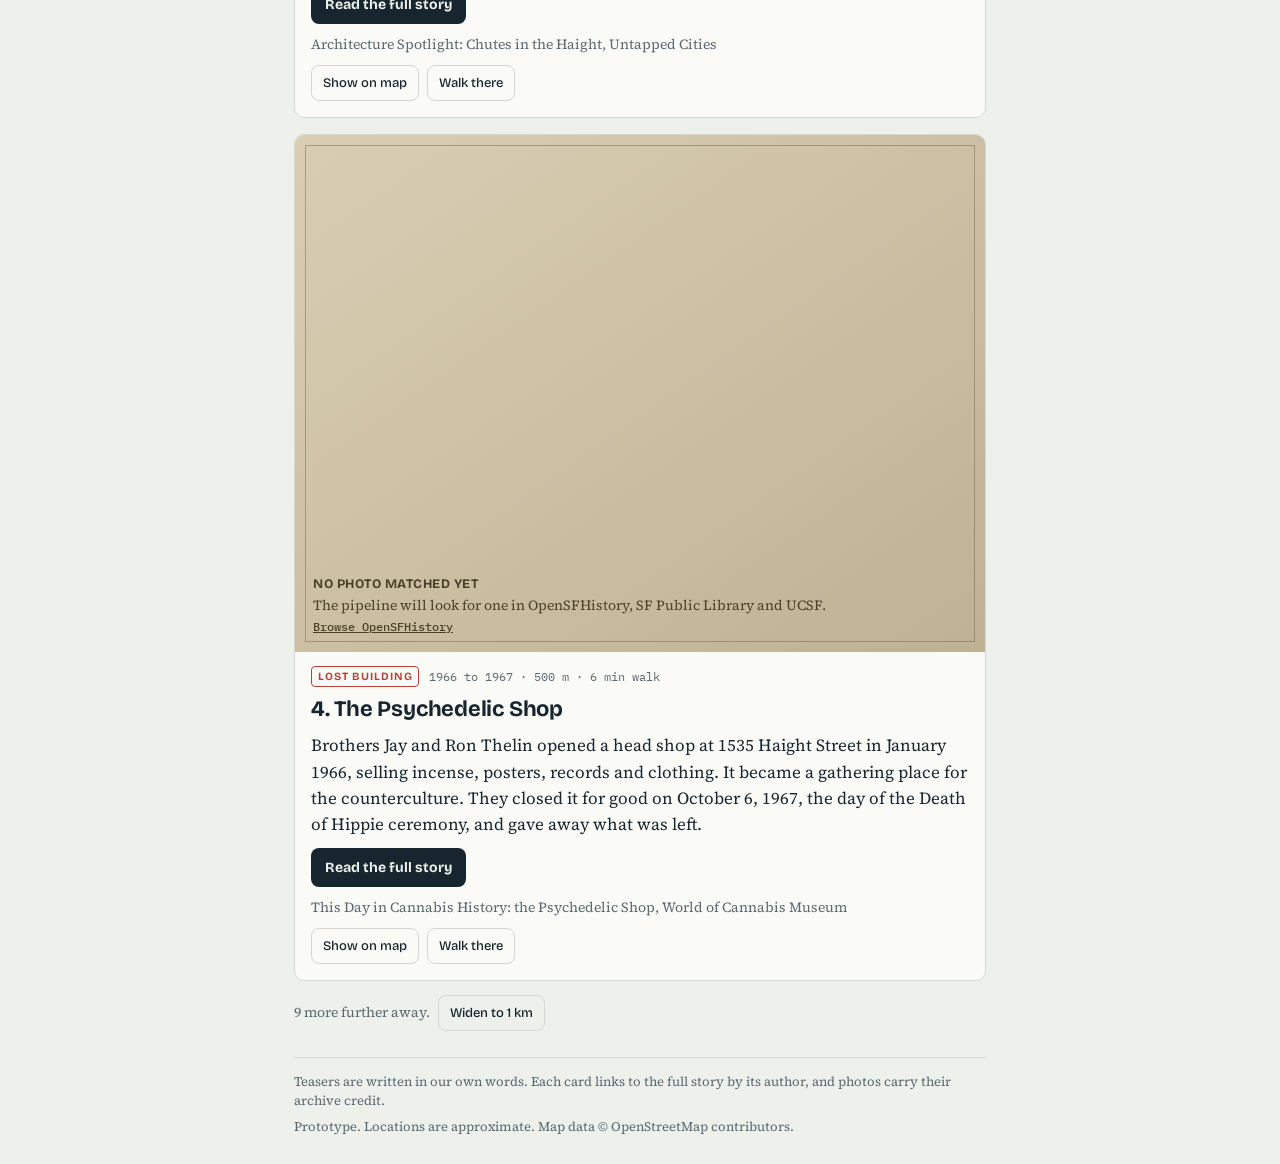
==== commit da73e369: "Add files via upload" ====
--- a/app/index.html
+++ b/app/index.html
@@ -52,7 +52,7 @@
 
   <footer>
     <p>Teasers are written in our own words. Each card links to the full story by its author, and photos carry their archive credit.</p>
-    <p>Prototype. Locations are approximate. Map data © OpenStreetMap contributors, © CARTO.</p>
+    <p>Prototype. Locations are approximate. Map data © OpenStreetMap contributors.</p>
   </footer>
 </main>
 
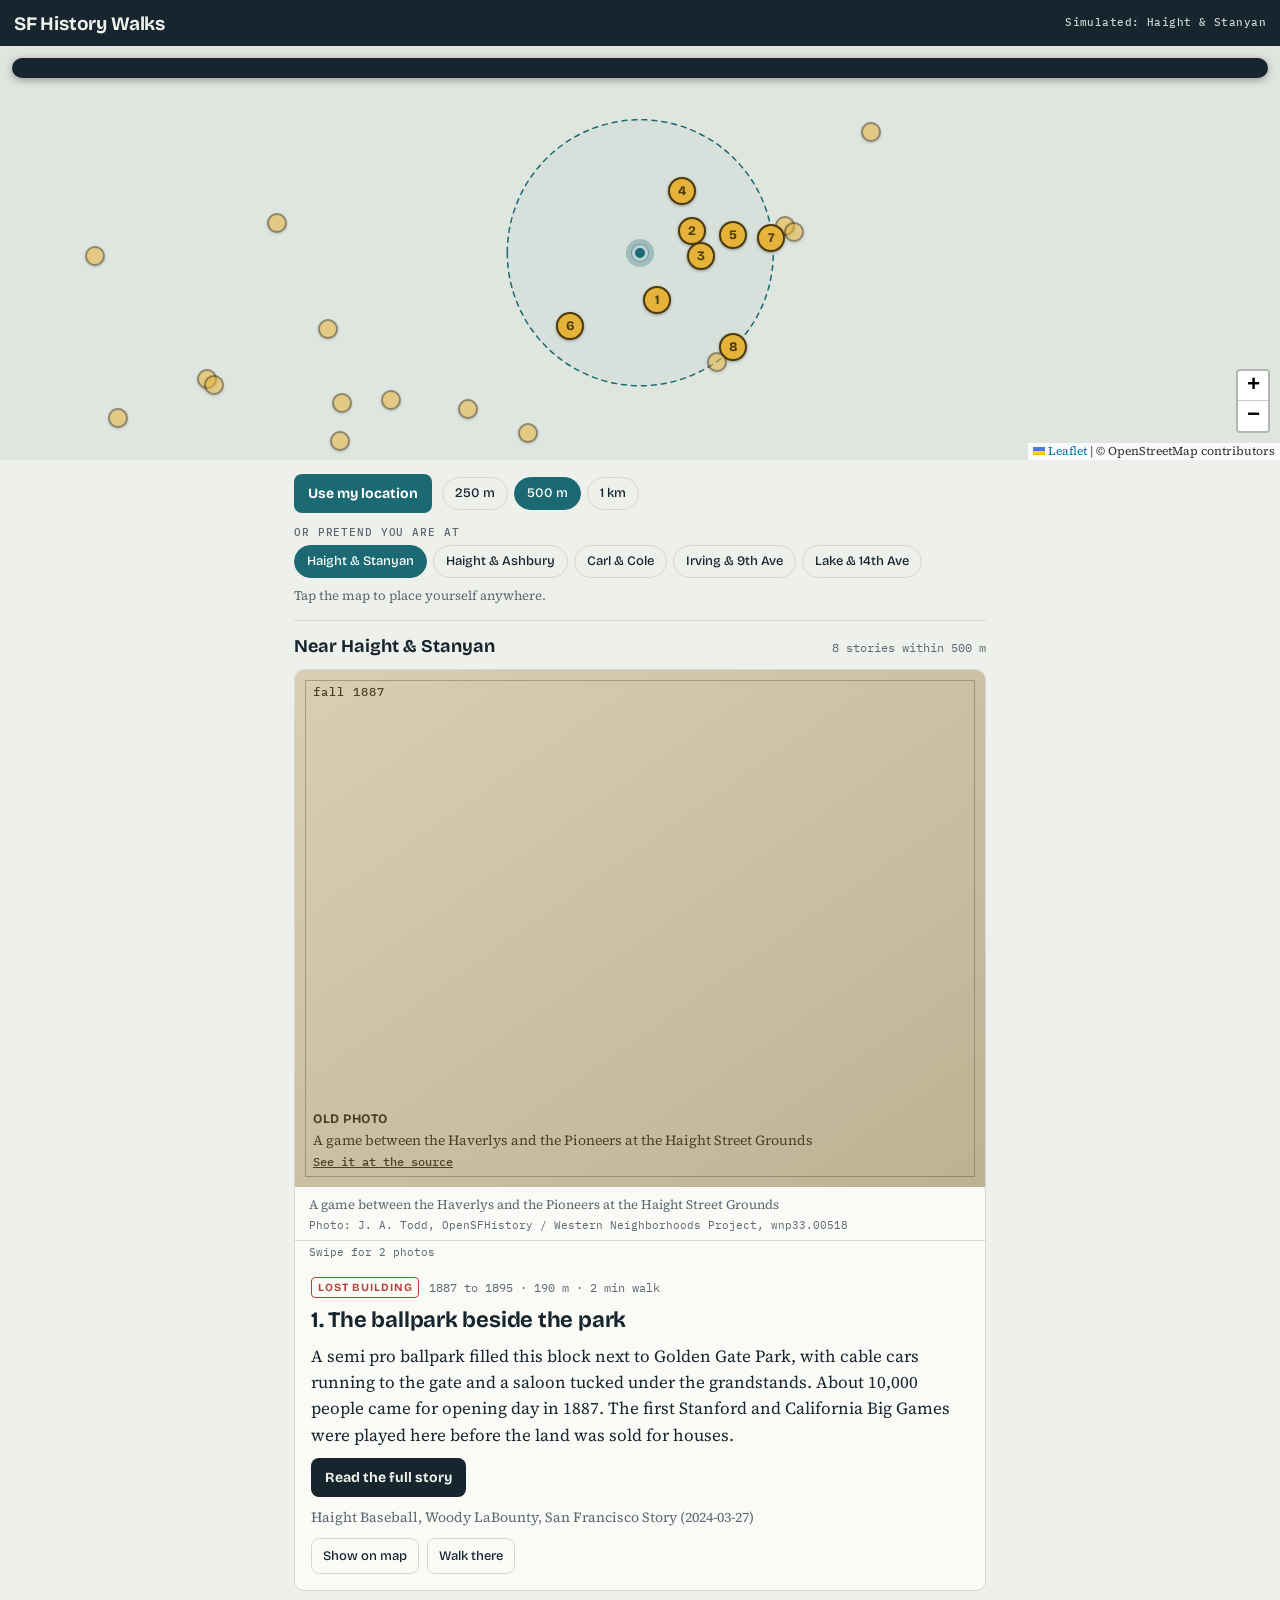
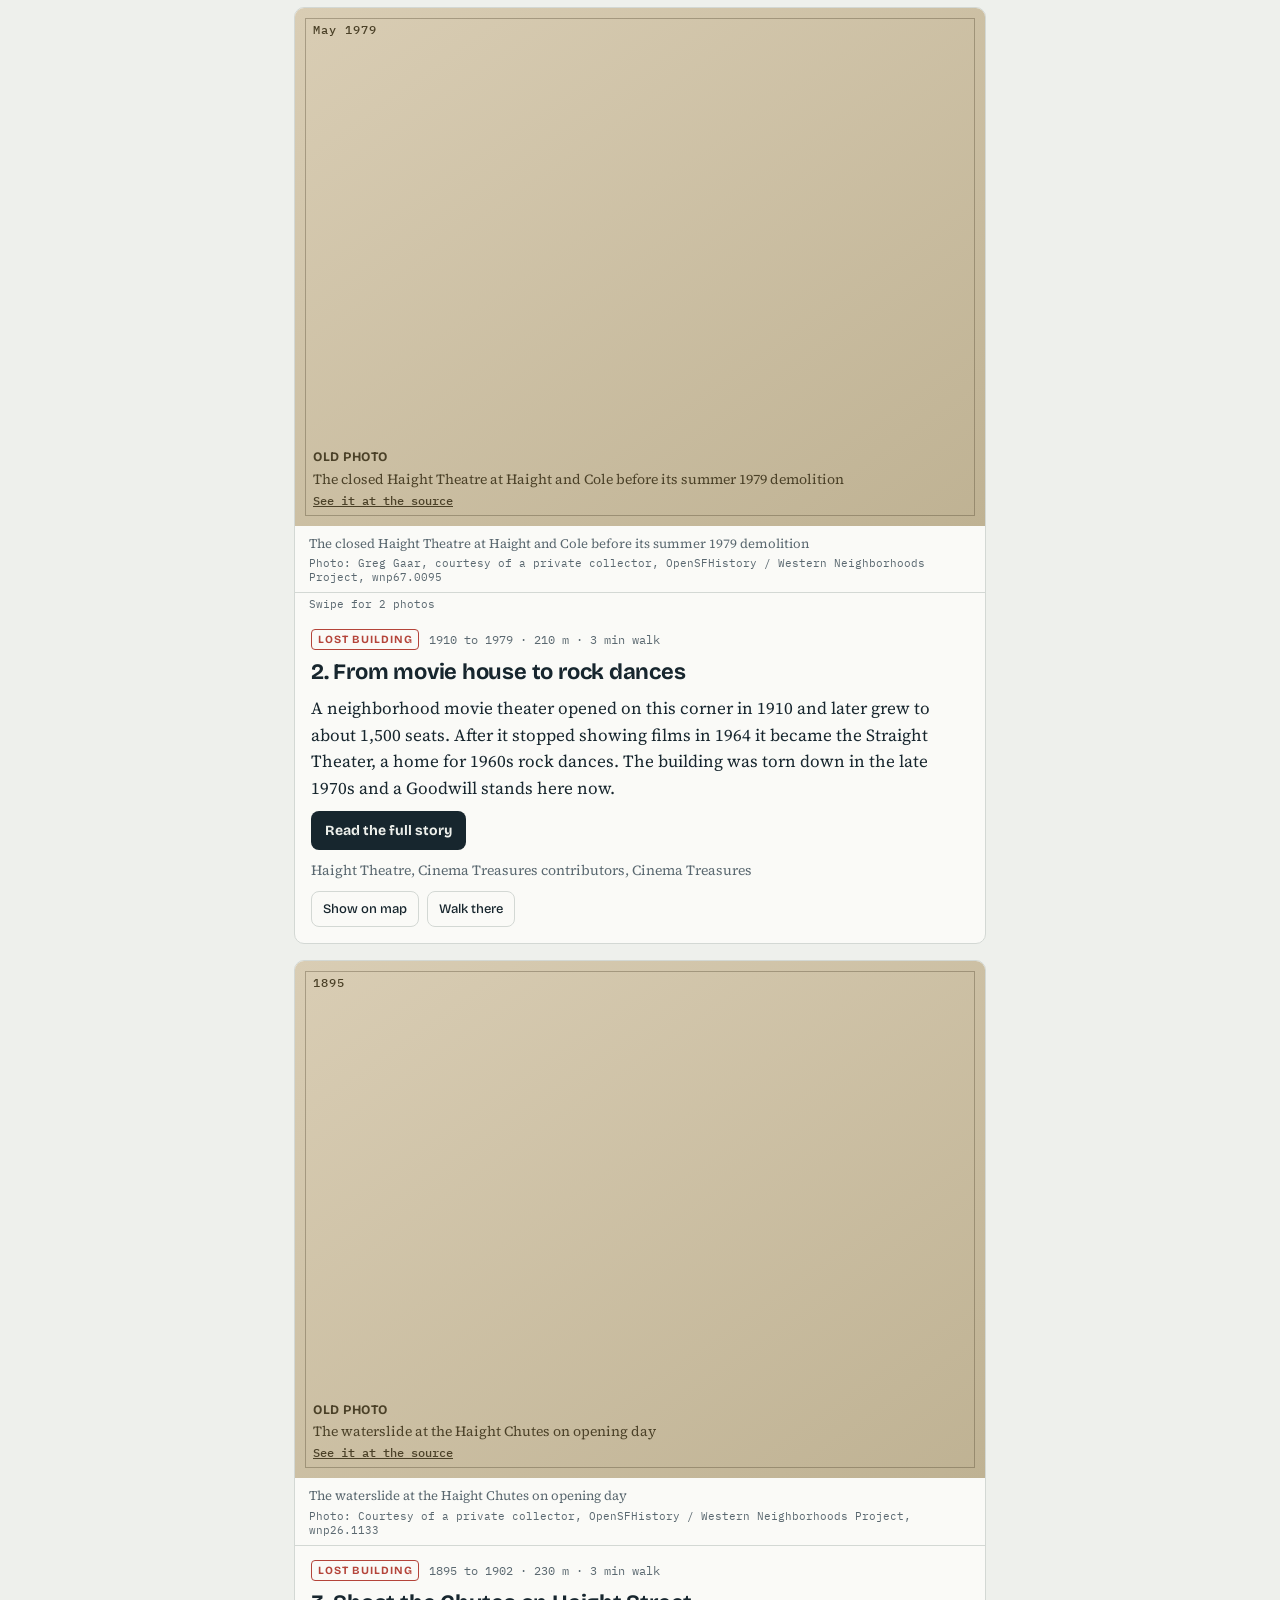
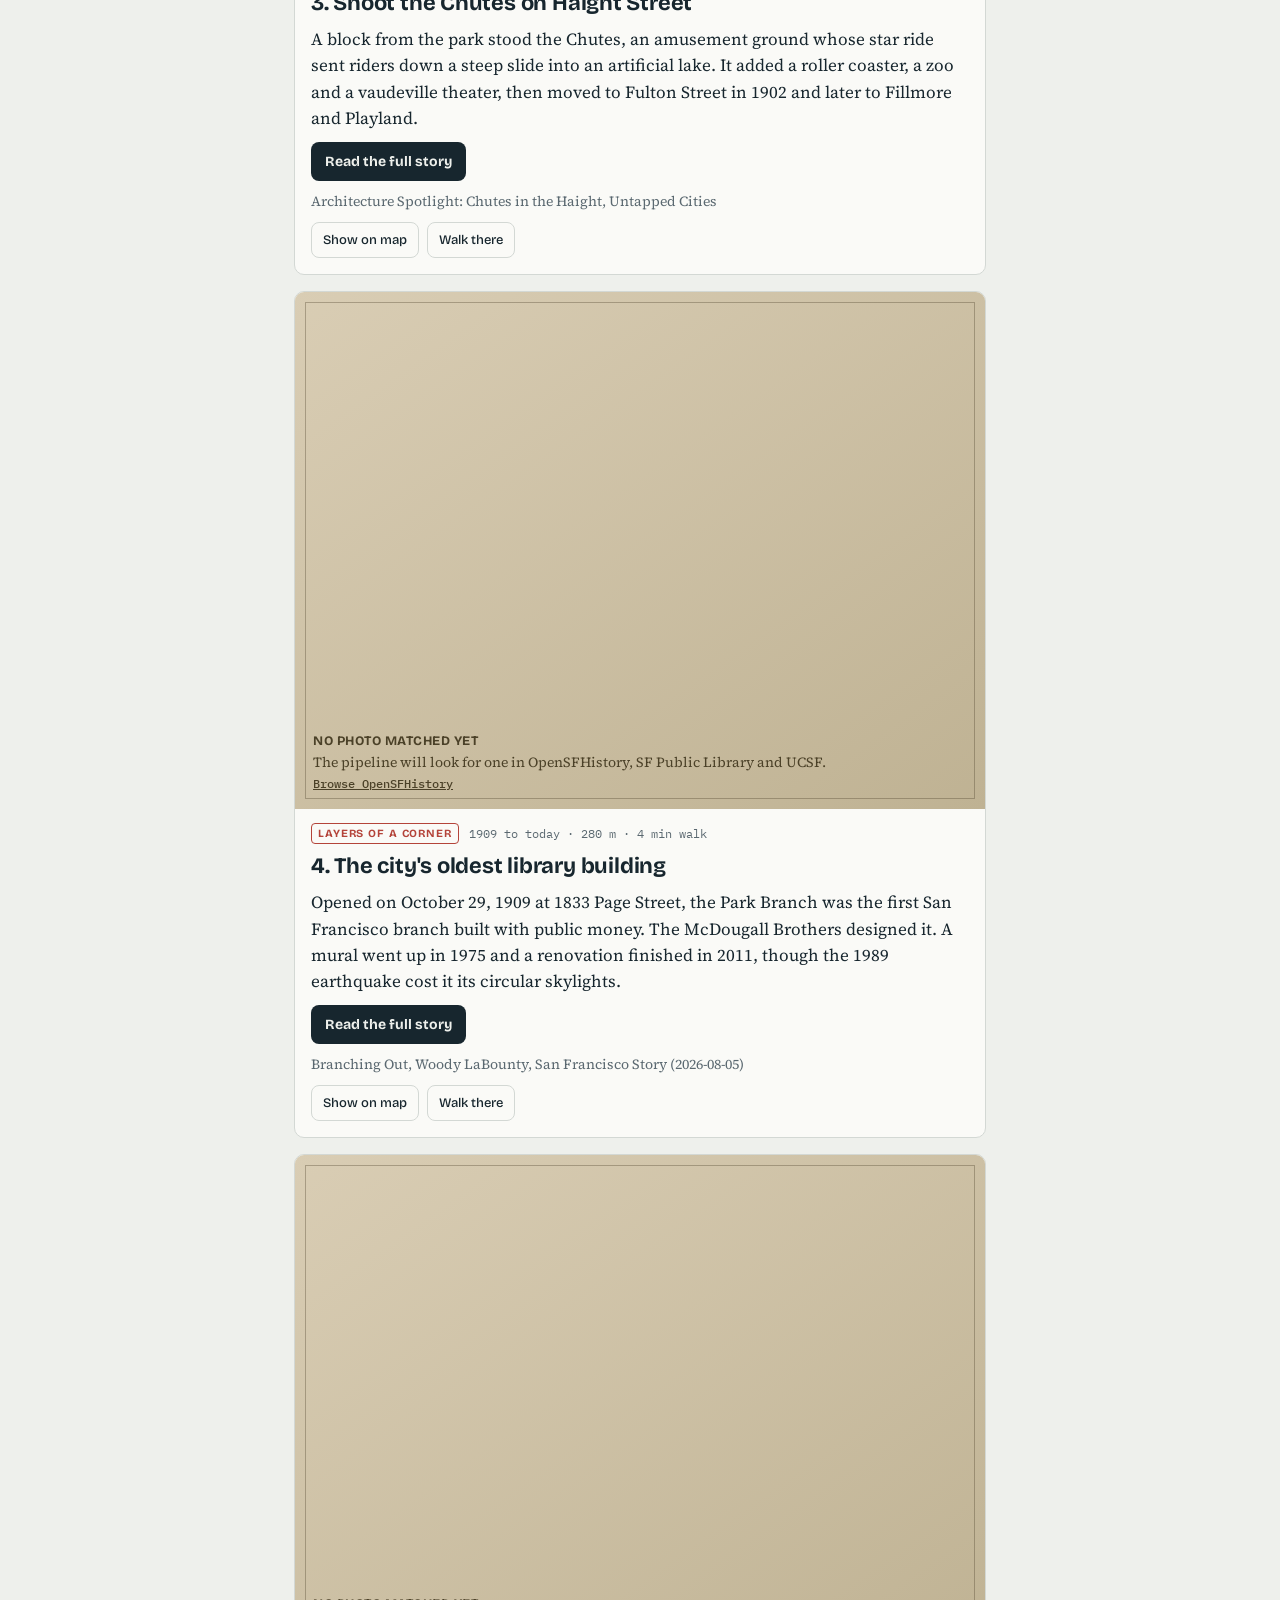
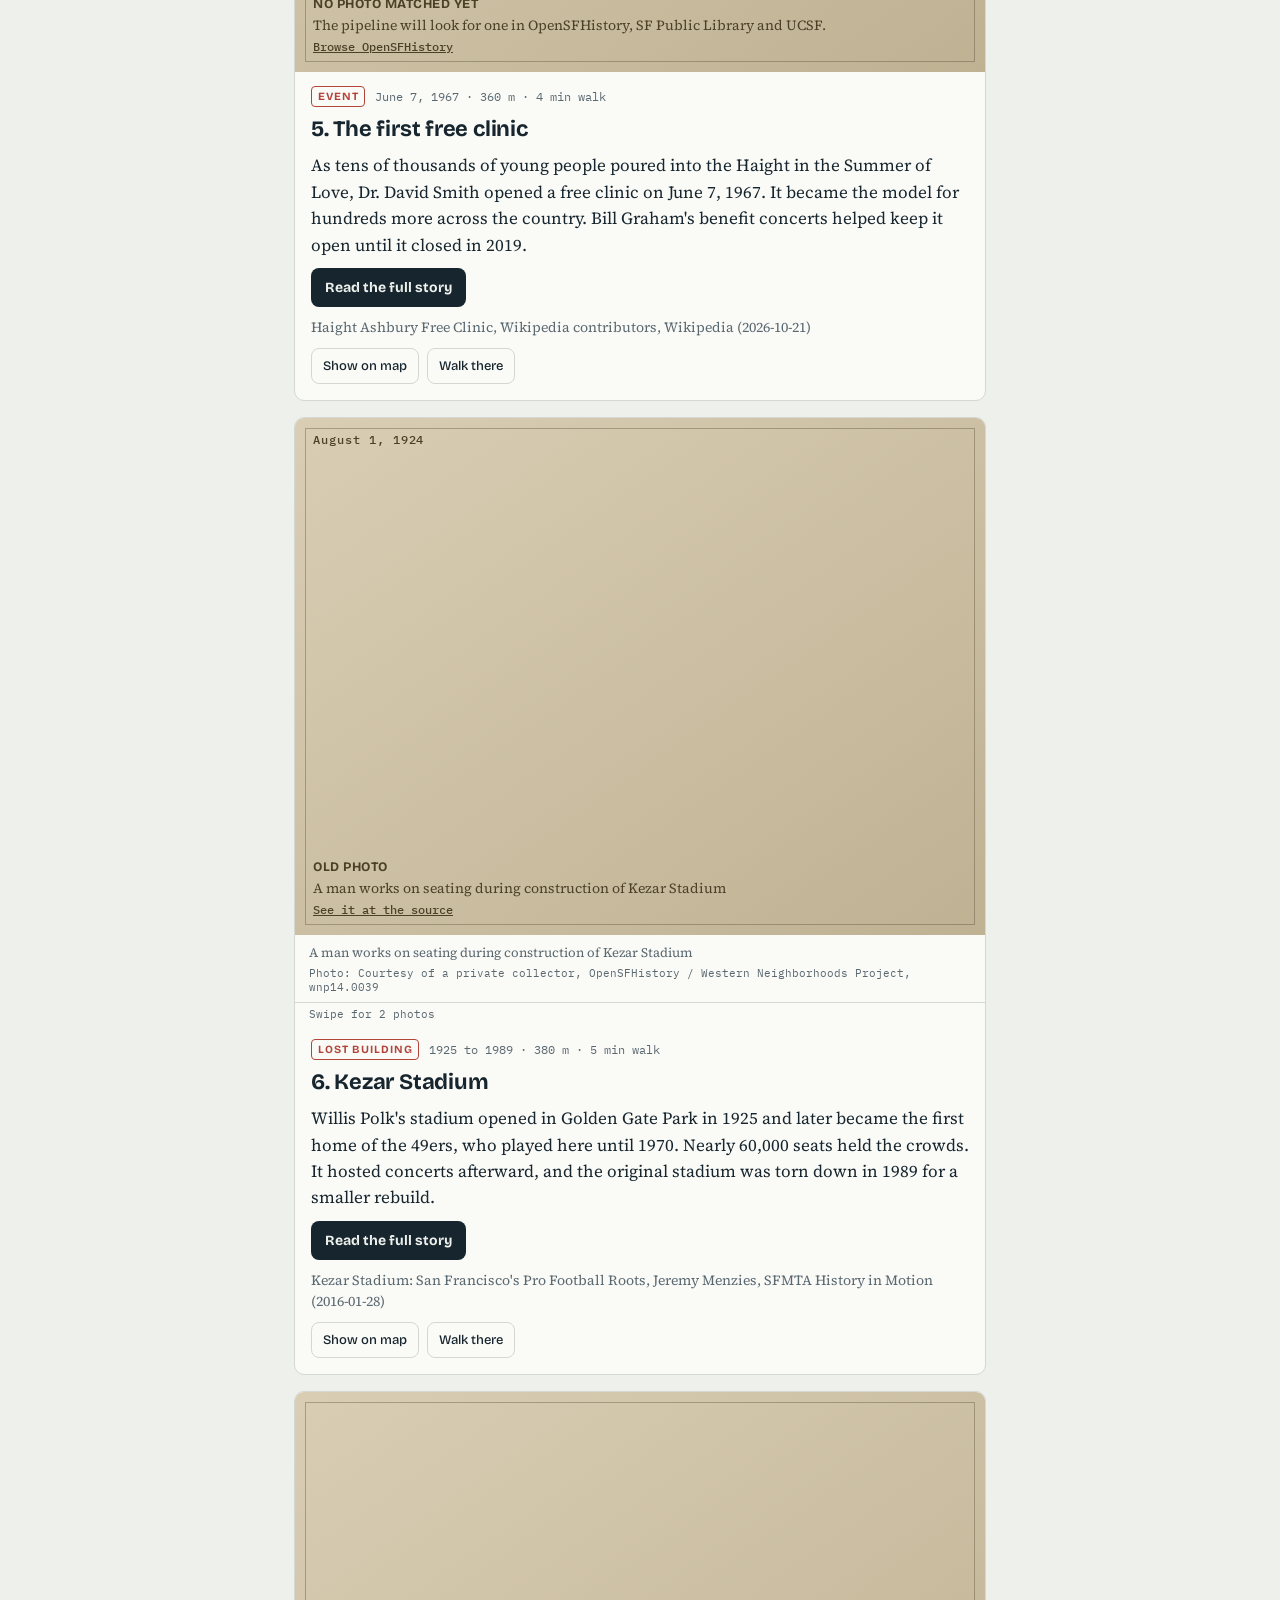
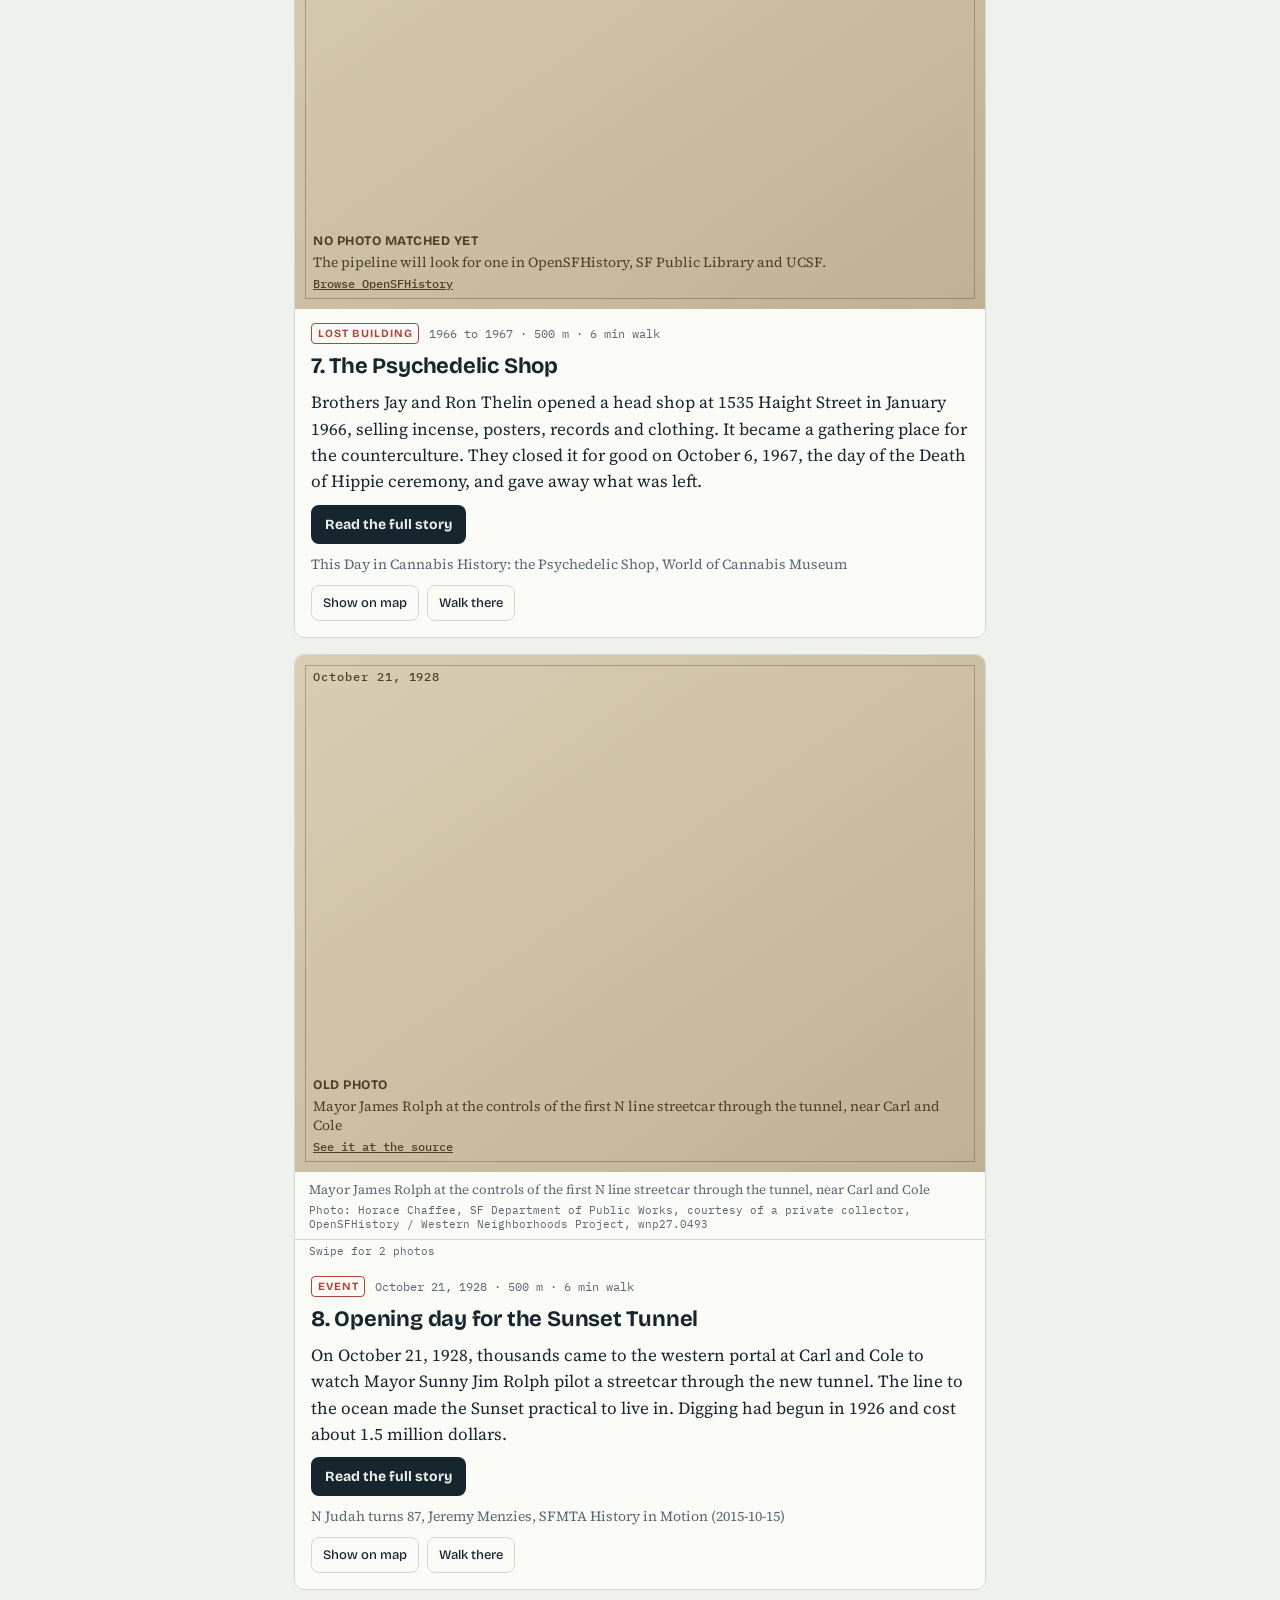
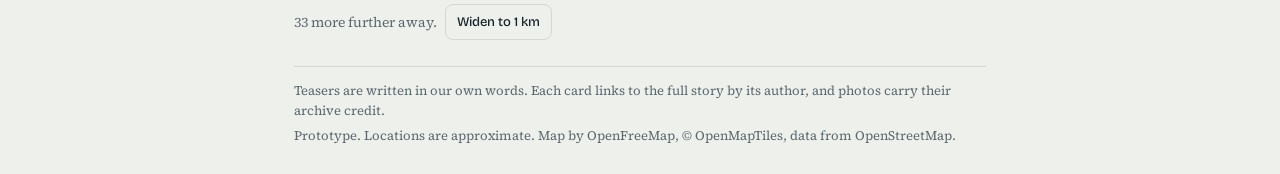
==== commit 4a359d8b: "Add files via upload New map and photos" ====
--- a/app/index.html
+++ b/app/index.html
@@ -14,6 +14,7 @@
 <link rel="apple-touch-icon" href="icons/apple-touch-icon.png">
 <link rel="icon" href="icons/icon-192.png" type="image/png">
 <link rel="stylesheet" href="vendor/leaflet/leaflet.css">
+<link rel="stylesheet" href="vendor/maplibre/maplibre-gl.css">
 <link rel="stylesheet" href="https://fonts.googleapis.com/css2?family=Bricolage+Grotesque:opsz,wght@12..96,500;12..96,700&family=IBM+Plex+Mono:wght@400;500&family=Source+Serif+4:opsz,wght@8..60,400;8..60,600&display=swap">
 <link rel="stylesheet" href="style.css">
 </head>
@@ -52,11 +53,13 @@
 
   <footer>
     <p>Teasers are written in our own words. Each card links to the full story by its author, and photos carry their archive credit.</p>
-    <p>Prototype. Locations are approximate. Map data © OpenStreetMap contributors.</p>
+    <p>Prototype. Locations are approximate. Map by OpenFreeMap, © OpenMapTiles, data from OpenStreetMap.</p>
   </footer>
 </main>
 
 <script src="vendor/leaflet/leaflet.js"></script>
+<script src="vendor/maplibre/maplibre-gl.js"></script>
+<script src="vendor/maplibre/leaflet-maplibre-gl.js"></script>
 <script src="config.js"></script>
 <script src="lib.js"></script>
 <script src="app.js"></script>
--- a/app/vendor/maplibre/maplibre-gl.css
+++ b/app/vendor/maplibre/maplibre-gl.css
@@ -0,0 +1 @@
+.maplibregl-map{font:12px/20px Helvetica Neue,Arial,Helvetica,sans-serif;overflow:hidden;position:relative;-webkit-tap-highlight-color:rgb(0 0 0/0)}.maplibregl-canvas{left:0;position:absolute;top:0}.maplibregl-map:fullscreen{height:100%;width:100%}.maplibregl-ctrl-group button.maplibregl-ctrl-compass{touch-action:none}.maplibregl-canvas-container.maplibregl-interactive,.maplibregl-ctrl-group button.maplibregl-ctrl-compass{cursor:grab;-webkit-user-select:none;-moz-user-select:none;user-select:none}.maplibregl-canvas-container.maplibregl-interactive.maplibregl-track-pointer{cursor:pointer}.maplibregl-canvas-container.maplibregl-interactive:active,.maplibregl-ctrl-group button.maplibregl-ctrl-compass:active{cursor:grabbing}.maplibregl-canvas-container.maplibregl-touch-zoom-rotate,.maplibregl-canvas-container.maplibregl-touch-zoom-rotate .maplibregl-canvas{touch-action:pan-x pan-y}.maplibregl-canvas-container.maplibregl-touch-drag-pan,.maplibregl-canvas-container.maplibregl-touch-drag-pan .maplibregl-canvas{touch-action:pinch-zoom}.maplibregl-canvas-container.maplibregl-touch-zoom-rotate.maplibregl-touch-drag-pan,.maplibregl-canvas-container.maplibregl-touch-zoom-rotate.maplibregl-touch-drag-pan .maplibregl-canvas{touch-action:none}.maplibregl-canvas-container.maplibregl-touch-drag-pan.maplibregl-cooperative-gestures,.maplibregl-canvas-container.maplibregl-touch-drag-pan.maplibregl-cooperative-gestures .maplibregl-canvas{touch-action:pan-x pan-y}.maplibregl-ctrl-bottom-left,.maplibregl-ctrl-bottom-right,.maplibregl-ctrl-top-left,.maplibregl-ctrl-top-right{pointer-events:none;position:absolute;z-index:2}.maplibregl-ctrl-top-left{left:0;top:0}.maplibregl-ctrl-top-right{right:0;top:0}.maplibregl-ctrl-bottom-left{bottom:0;left:0}.maplibregl-ctrl-bottom-right{bottom:0;right:0}.maplibregl-ctrl{clear:both;pointer-events:auto;transform:translate(0)}.maplibregl-ctrl-top-left .maplibregl-ctrl{float:left;margin:10px 0 0 10px}.maplibregl-ctrl-top-right .maplibregl-ctrl{float:right;margin:10px 10px 0 0}.maplibregl-ctrl-bottom-left .maplibregl-ctrl{float:left;margin:0 0 10px 10px}.maplibregl-ctrl-bottom-right .maplibregl-ctrl{float:right;margin:0 10px 10px 0}.maplibregl-ctrl-group{background:#fff;border-radius:4px}.maplibregl-ctrl-group:not(:empty){box-shadow:0 0 0 2px rgba(0,0,0,.1)}@media (forced-colors:active){.maplibregl-ctrl-group:not(:empty){box-shadow:0 0 0 2px ButtonText}}.maplibregl-ctrl-group button{background-color:transparent;border:0;box-sizing:border-box;cursor:pointer;display:block;height:29px;outline:none;padding:0;width:29px}.maplibregl-ctrl-group button+button{border-top:1px solid #ddd}.maplibregl-ctrl button .maplibregl-ctrl-icon{background-position:50%;background-repeat:no-repeat;display:block;height:100%;width:100%}@media (forced-colors:active){.maplibregl-ctrl-icon{background-color:transparent}.maplibregl-ctrl-group button+button{border-top:1px solid ButtonText}}.maplibregl-ctrl button::-moz-focus-inner{border:0;padding:0}.maplibregl-ctrl-attrib-button:focus,.maplibregl-ctrl-group button:focus{box-shadow:0 0 2px 2px #0096ff}.maplibregl-ctrl button:disabled{cursor:not-allowed}.maplibregl-ctrl button:disabled .maplibregl-ctrl-icon{opacity:.25}.maplibregl-ctrl button:not(:disabled):hover{background-color:rgb(0 0 0/5%)}.maplibregl-ctrl-group button:focus:focus-visible{box-shadow:0 0 2px 2px #0096ff}.maplibregl-ctrl-group button:focus:not(:focus-visible){box-shadow:none}.maplibregl-ctrl-group button:focus:first-child{border-radius:4px 4px 0 0}.maplibregl-ctrl-group button:focus:last-child{border-radius:0 0 4px 4px}.maplibregl-ctrl-group button:focus:only-child{border-radius:inherit}.maplibregl-ctrl button.maplibregl-ctrl-zoom-out .maplibregl-ctrl-icon{background-image:url("data:image/svg+xml;charset=utf-8,%3Csvg xmlns='http://www.w3.org/2000/svg' width='29' height='29' fill='%23333' viewBox='0 0 29 29'%3E%3Cpath d='M10 13c-.75 0-1.5.75-1.5 1.5S9.25 16 10 16h9c.75 0 1.5-.75 1.5-1.5S19.75 13 19 13z'/%3E%3C/svg%3E")}.maplibregl-ctrl button.maplibregl-ctrl-zoom-in .maplibregl-ctrl-icon{background-image:url("data:image/svg+xml;charset=utf-8,%3Csvg xmlns='http://www.w3.org/2000/svg' width='29' height='29' fill='%23333' viewBox='0 0 29 29'%3E%3Cpath d='M14.5 8.5c-.75 0-1.5.75-1.5 1.5v3h-3c-.75 0-1.5.75-1.5 1.5S9.25 16 10 16h3v3c0 .75.75 1.5 1.5 1.5S16 19.75 16 19v-3h3c.75 0 1.5-.75 1.5-1.5S19.75 13 19 13h-3v-3c0-.75-.75-1.5-1.5-1.5'/%3E%3C/svg%3E")}@media (forced-colors:active){.maplibregl-ctrl button.maplibregl-ctrl-zoom-out .maplibregl-ctrl-icon{background-image:url("data:image/svg+xml;charset=utf-8,%3Csvg xmlns='http://www.w3.org/2000/svg' width='29' height='29' fill='%23fff' viewBox='0 0 29 29'%3E%3Cpath d='M10 13c-.75 0-1.5.75-1.5 1.5S9.25 16 10 16h9c.75 0 1.5-.75 1.5-1.5S19.75 13 19 13z'/%3E%3C/svg%3E")}.maplibregl-ctrl button.maplibregl-ctrl-zoom-in .maplibregl-ctrl-icon{background-image:url("data:image/svg+xml;charset=utf-8,%3Csvg xmlns='http://www.w3.org/2000/svg' width='29' height='29' fill='%23fff' viewBox='0 0 29 29'%3E%3Cpath d='M14.5 8.5c-.75 0-1.5.75-1.5 1.5v3h-3c-.75 0-1.5.75-1.5 1.5S9.25 16 10 16h3v3c0 .75.75 1.5 1.5 1.5S16 19.75 16 19v-3h3c.75 0 1.5-.75 1.5-1.5S19.75 13 19 13h-3v-3c0-.75-.75-1.5-1.5-1.5'/%3E%3C/svg%3E")}}@media (forced-colors:active) and (prefers-color-scheme:light){.maplibregl-ctrl button.maplibregl-ctrl-zoom-out .maplibregl-ctrl-icon{background-image:url("data:image/svg+xml;charset=utf-8,%3Csvg xmlns='http://www.w3.org/2000/svg' width='29' height='29' viewBox='0 0 29 29'%3E%3Cpath d='M10 13c-.75 0-1.5.75-1.5 1.5S9.25 16 10 16h9c.75 0 1.5-.75 1.5-1.5S19.75 13 19 13z'/%3E%3C/svg%3E")}.maplibregl-ctrl button.maplibregl-ctrl-zoom-in .maplibregl-ctrl-icon{background-image:url("data:image/svg+xml;charset=utf-8,%3Csvg xmlns='http://www.w3.org/2000/svg' width='29' height='29' viewBox='0 0 29 29'%3E%3Cpath d='M14.5 8.5c-.75 0-1.5.75-1.5 1.5v3h-3c-.75 0-1.5.75-1.5 1.5S9.25 16 10 16h3v3c0 .75.75 1.5 1.5 1.5S16 19.75 16 19v-3h3c.75 0 1.5-.75 1.5-1.5S19.75 13 19 13h-3v-3c0-.75-.75-1.5-1.5-1.5'/%3E%3C/svg%3E")}}.maplibregl-ctrl button.maplibregl-ctrl-fullscreen .maplibregl-ctrl-icon{background-image:url("data:image/svg+xml;charset=utf-8,%3Csvg xmlns='http://www.w3.org/2000/svg' width='29' height='29' fill='%23333' viewBox='0 0 29 29'%3E%3Cpath d='M24 16v5.5c0 1.75-.75 2.5-2.5 2.5H16v-1l3-1.5-4-5.5 1-1 5.5 4 1.5-3zM6 16l1.5 3 5.5-4 1 1-4 5.5 3 1.5v1H7.5C5.75 24 5 23.25 5 21.5V16zm7-11v1l-3 1.5 4 5.5-1 1-5.5-4L6 13H5V7.5C5 5.75 5.75 5 7.5 5zm11 2.5c0-1.75-.75-2.5-2.5-2.5H16v1l3 1.5-4 5.5 1 1 5.5-4 1.5 3h1z'/%3E%3C/svg%3E")}.maplibregl-ctrl button.maplibregl-ctrl-shrink .maplibregl-ctrl-icon{background-image:url("data:image/svg+xml;charset=utf-8,%3Csvg xmlns='http://www.w3.org/2000/svg' width='29' height='29' viewBox='0 0 29 29'%3E%3Cpath d='M18.5 16c-1.75 0-2.5.75-2.5 2.5V24h1l1.5-3 5.5 4 1-1-4-5.5 3-1.5v-1zM13 18.5c0-1.75-.75-2.5-2.5-2.5H5v1l3 1.5L4 24l1 1 5.5-4 1.5 3h1zm3-8c0 1.75.75 2.5 2.5 2.5H24v-1l-3-1.5L25 5l-1-1-5.5 4L17 5h-1zM10.5 13c1.75 0 2.5-.75 2.5-2.5V5h-1l-1.5 3L5 4 4 5l4 5.5L5 12v1z'/%3E%3C/svg%3E")}@media (forced-colors:active){.maplibregl-ctrl button.maplibregl-ctrl-fullscreen .maplibregl-ctrl-icon{background-image:url("data:image/svg+xml;charset=utf-8,%3Csvg xmlns='http://www.w3.org/2000/svg' width='29' height='29' fill='%23fff' viewBox='0 0 29 29'%3E%3Cpath d='M24 16v5.5c0 1.75-.75 2.5-2.5 2.5H16v-1l3-1.5-4-5.5 1-1 5.5 4 1.5-3zM6 16l1.5 3 5.5-4 1 1-4 5.5 3 1.5v1H7.5C5.75 24 5 23.25 5 21.5V16zm7-11v1l-3 1.5 4 5.5-1 1-5.5-4L6 13H5V7.5C5 5.75 5.75 5 7.5 5zm11 2.5c0-1.75-.75-2.5-2.5-2.5H16v1l3 1.5-4 5.5 1 1 5.5-4 1.5 3h1z'/%3E%3C/svg%3E")}.maplibregl-ctrl button.maplibregl-ctrl-shrink .maplibregl-ctrl-icon{background-image:url("data:image/svg+xml;charset=utf-8,%3Csvg xmlns='http://www.w3.org/2000/svg' width='29' height='29' fill='%23fff' viewBox='0 0 29 29'%3E%3Cpath d='M18.5 16c-1.75 0-2.5.75-2.5 2.5V24h1l1.5-3 5.5 4 1-1-4-5.5 3-1.5v-1zM13 18.5c0-1.75-.75-2.5-2.5-2.5H5v1l3 1.5L4 24l1 1 5.5-4 1.5 3h1zm3-8c0 1.75.75 2.5 2.5 2.5H24v-1l-3-1.5L25 5l-1-1-5.5 4L17 5h-1zM10.5 13c1.75 0 2.5-.75 2.5-2.5V5h-1l-1.5 3L5 4 4 5l4 5.5L5 12v1z'/%3E%3C/svg%3E")}}@media (forced-colors:active) and (prefers-color-scheme:light){.maplibregl-ctrl button.maplibregl-ctrl-fullscreen .maplibregl-ctrl-icon{background-image:url("data:image/svg+xml;charset=utf-8,%3Csvg xmlns='http://www.w3.org/2000/svg' width='29' height='29' viewBox='0 0 29 29'%3E%3Cpath d='M24 16v5.5c0 1.75-.75 2.5-2.5 2.5H16v-1l3-1.5-4-5.5 1-1 5.5 4 1.5-3zM6 16l1.5 3 5.5-4 1 1-4 5.5 3 1.5v1H7.5C5.75 24 5 23.25 5 21.5V16zm7-11v1l-3 1.5 4 5.5-1 1-5.5-4L6 13H5V7.5C5 5.75 5.75 5 7.5 5zm11 2.5c0-1.75-.75-2.5-2.5-2.5H16v1l3 1.5-4 5.5 1 1 5.5-4 1.5 3h1z'/%3E%3C/svg%3E")}.maplibregl-ctrl button.maplibregl-ctrl-shrink .maplibregl-ctrl-icon{background-image:url("data:image/svg+xml;charset=utf-8,%3Csvg xmlns='http://www.w3.org/2000/svg' width='29' height='29' viewBox='0 0 29 29'%3E%3Cpath d='M18.5 16c-1.75 0-2.5.75-2.5 2.5V24h1l1.5-3 5.5 4 1-1-4-5.5 3-1.5v-1zM13 18.5c0-1.75-.75-2.5-2.5-2.5H5v1l3 1.5L4 24l1 1 5.5-4 1.5 3h1zm3-8c0 1.75.75 2.5 2.5 2.5H24v-1l-3-1.5L25 5l-1-1-5.5 4L17 5h-1zM10.5 13c1.75 0 2.5-.75 2.5-2.5V5h-1l-1.5 3L5 4 4 5l4 5.5L5 12v1z'/%3E%3C/svg%3E")}}.maplibregl-ctrl button.maplibregl-ctrl-compass .maplibregl-ctrl-icon{background-image:url("data:image/svg+xml;charset=utf-8,%3Csvg xmlns='http://www.w3.org/2000/svg' width='29' height='29' fill='%23333' viewBox='0 0 29 29'%3E%3Cpath d='m10.5 14 4-8 4 8z'/%3E%3Cpath fill='%23ccc' d='m10.5 16 4 8 4-8z'/%3E%3C/svg%3E")}@media (forced-colors:active){.maplibregl-ctrl button.maplibregl-ctrl-compass .maplibregl-ctrl-icon{background-image:url("data:image/svg+xml;charset=utf-8,%3Csvg xmlns='http://www.w3.org/2000/svg' width='29' height='29' fill='%23fff' viewBox='0 0 29 29'%3E%3Cpath d='m10.5 14 4-8 4 8z'/%3E%3Cpath fill='%23ccc' d='m10.5 16 4 8 4-8z'/%3E%3C/svg%3E")}}@media (forced-colors:active) and (prefers-color-scheme:light){.maplibregl-ctrl button.maplibregl-ctrl-compass .maplibregl-ctrl-icon{background-image:url("data:image/svg+xml;charset=utf-8,%3Csvg xmlns='http://www.w3.org/2000/svg' width='29' height='29' viewBox='0 0 29 29'%3E%3Cpath d='m10.5 14 4-8 4 8z'/%3E%3Cpath fill='%23ccc' d='m10.5 16 4 8 4-8z'/%3E%3C/svg%3E")}}.maplibregl-ctrl button.maplibregl-ctrl-terrain .maplibregl-ctrl-icon{background-image:url("data:image/svg+xml;charset=utf-8,%3Csvg xmlns='http://www.w3.org/2000/svg' width='22' height='22' fill='%23333' viewBox='0 0 22 22'%3E%3Cpath d='m1.754 13.406 4.453-4.851 3.09 3.09 3.281 3.277.969-.969-3.309-3.312 3.844-4.121 6.148 6.886h1.082v-.855l-7.207-8.07-4.84 5.187L6.169 6.57l-5.48 5.965v.871ZM.688 16.844h20.625v1.375H.688Zm0 0'/%3E%3C/svg%3E")}.maplibregl-ctrl button.maplibregl-ctrl-terrain-enabled .maplibregl-ctrl-icon{background-image:url("data:image/svg+xml;charset=utf-8,%3Csvg xmlns='http://www.w3.org/2000/svg' width='22' height='22' fill='%2333b5e5' viewBox='0 0 22 22'%3E%3Cpath d='m1.754 13.406 4.453-4.851 3.09 3.09 3.281 3.277.969-.969-3.309-3.312 3.844-4.121 6.148 6.886h1.082v-.855l-7.207-8.07-4.84 5.187L6.169 6.57l-5.48 5.965v.871ZM.688 16.844h20.625v1.375H.688Zm0 0'/%3E%3C/svg%3E")}.maplibregl-ctrl button.maplibregl-ctrl-geolocate .maplibregl-ctrl-icon{background-image:url("data:image/svg+xml;charset=utf-8,%3Csvg xmlns='http://www.w3.org/2000/svg' width='29' height='29' fill='%23333' viewBox='0 0 20 20'%3E%3Cpath d='M10 4C9 4 9 5 9 5v.1A5 5 0 0 0 5.1 9H5s-1 0-1 1 1 1 1 1h.1A5 5 0 0 0 9 14.9v.1s0 1 1 1 1-1 1-1v-.1a5 5 0 0 0 3.9-3.9h.1s1 0 1-1-1-1-1-1h-.1A5 5 0 0 0 11 5.1V5s0-1-1-1m0 2.5a3.5 3.5 0 1 1 0 7 3.5 3.5 0 1 1 0-7'/%3E%3Ccircle cx='10' cy='10' r='2'/%3E%3C/svg%3E")}.maplibregl-ctrl button.maplibregl-ctrl-geolocate:disabled .maplibregl-ctrl-icon{background-image:url("data:image/svg+xml;charset=utf-8,%3Csvg xmlns='http://www.w3.org/2000/svg' width='29' height='29' fill='%23aaa' viewBox='0 0 20 20'%3E%3Cpath d='M10 4C9 4 9 5 9 5v.1A5 5 0 0 0 5.1 9H5s-1 0-1 1 1 1 1 1h.1A5 5 0 0 0 9 14.9v.1s0 1 1 1 1-1 1-1v-.1a5 5 0 0 0 3.9-3.9h.1s1 0 1-1-1-1-1-1h-.1A5 5 0 0 0 11 5.1V5s0-1-1-1m0 2.5a3.5 3.5 0 1 1 0 7 3.5 3.5 0 1 1 0-7'/%3E%3Ccircle cx='10' cy='10' r='2'/%3E%3Cpath fill='red' d='m14 5 1 1-9 9-1-1z'/%3E%3C/svg%3E")}.maplibregl-ctrl button.maplibregl-ctrl-geolocate.maplibregl-ctrl-geolocate-active .maplibregl-ctrl-icon{background-image:url("data:image/svg+xml;charset=utf-8,%3Csvg xmlns='http://www.w3.org/2000/svg' width='29' height='29' fill='%2333b5e5' viewBox='0 0 20 20'%3E%3Cpath d='M10 4C9 4 9 5 9 5v.1A5 5 0 0 0 5.1 9H5s-1 0-1 1 1 1 1 1h.1A5 5 0 0 0 9 14.9v.1s0 1 1 1 1-1 1-1v-.1a5 5 0 0 0 3.9-3.9h.1s1 0 1-1-1-1-1-1h-.1A5 5 0 0 0 11 5.1V5s0-1-1-1m0 2.5a3.5 3.5 0 1 1 0 7 3.5 3.5 0 1 1 0-7'/%3E%3Ccircle cx='10' cy='10' r='2'/%3E%3C/svg%3E")}.maplibregl-ctrl button.maplibregl-ctrl-geolocate.maplibregl-ctrl-geolocate-active-error .maplibregl-ctrl-icon{background-image:url("data:image/svg+xml;charset=utf-8,%3Csvg xmlns='http://www.w3.org/2000/svg' width='29' height='29' fill='%23e58978' viewBox='0 0 20 20'%3E%3Cpath d='M10 4C9 4 9 5 9 5v.1A5 5 0 0 0 5.1 9H5s-1 0-1 1 1 1 1 1h.1A5 5 0 0 0 9 14.9v.1s0 1 1 1 1-1 1-1v-.1a5 5 0 0 0 3.9-3.9h.1s1 0 1-1-1-1-1-1h-.1A5 5 0 0 0 11 5.1V5s0-1-1-1m0 2.5a3.5 3.5 0 1 1 0 7 3.5 3.5 0 1 1 0-7'/%3E%3Ccircle cx='10' cy='10' r='2'/%3E%3C/svg%3E")}.maplibregl-ctrl button.maplibregl-ctrl-geolocate.maplibregl-ctrl-geolocate-background .maplibregl-ctrl-icon{background-image:url("data:image/svg+xml;charset=utf-8,%3Csvg xmlns='http://www.w3.org/2000/svg' width='29' height='29' fill='%2333b5e5' viewBox='0 0 20 20'%3E%3Cpath d='M10 4C9 4 9 5 9 5v.1A5 5 0 0 0 5.1 9H5s-1 0-1 1 1 1 1 1h.1A5 5 0 0 0 9 14.9v.1s0 1 1 1 1-1 1-1v-.1a5 5 0 0 0 3.9-3.9h.1s1 0 1-1-1-1-1-1h-.1A5 5 0 0 0 11 5.1V5s0-1-1-1m0 2.5a3.5 3.5 0 1 1 0 7 3.5 3.5 0 1 1 0-7'/%3E%3C/svg%3E")}.maplibregl-ctrl button.maplibregl-ctrl-geolocate.maplibregl-ctrl-geolocate-background-error .maplibregl-ctrl-icon{background-image:url("data:image/svg+xml;charset=utf-8,%3Csvg xmlns='http://www.w3.org/2000/svg' width='29' height='29' fill='%23e54e33' viewBox='0 0 20 20'%3E%3Cpath d='M10 4C9 4 9 5 9 5v.1A5 5 0 0 0 5.1 9H5s-1 0-1 1 1 1 1 1h.1A5 5 0 0 0 9 14.9v.1s0 1 1 1 1-1 1-1v-.1a5 5 0 0 0 3.9-3.9h.1s1 0 1-1-1-1-1-1h-.1A5 5 0 0 0 11 5.1V5s0-1-1-1m0 2.5a3.5 3.5 0 1 1 0 7 3.5 3.5 0 1 1 0-7'/%3E%3C/svg%3E")}.maplibregl-ctrl button.maplibregl-ctrl-geolocate.maplibregl-ctrl-geolocate-waiting .maplibregl-ctrl-icon{animation:maplibregl-spin 2s linear infinite}@media (forced-colors:active){.maplibregl-ctrl button.maplibregl-ctrl-geolocate .maplibregl-ctrl-icon{background-image:url("data:image/svg+xml;charset=utf-8,%3Csvg xmlns='http://www.w3.org/2000/svg' width='29' height='29' fill='%23fff' viewBox='0 0 20 20'%3E%3Cpath d='M10 4C9 4 9 5 9 5v.1A5 5 0 0 0 5.1 9H5s-1 0-1 1 1 1 1 1h.1A5 5 0 0 0 9 14.9v.1s0 1 1 1 1-1 1-1v-.1a5 5 0 0 0 3.9-3.9h.1s1 0 1-1-1-1-1-1h-.1A5 5 0 0 0 11 5.1V5s0-1-1-1m0 2.5a3.5 3.5 0 1 1 0 7 3.5 3.5 0 1 1 0-7'/%3E%3Ccircle cx='10' cy='10' r='2'/%3E%3C/svg%3E")}.maplibregl-ctrl button.maplibregl-ctrl-geolocate:disabled .maplibregl-ctrl-icon{background-image:url("data:image/svg+xml;charset=utf-8,%3Csvg xmlns='http://www.w3.org/2000/svg' width='29' height='29' fill='%23999' viewBox='0 0 20 20'%3E%3Cpath d='M10 4C9 4 9 5 9 5v.1A5 5 0 0 0 5.1 9H5s-1 0-1 1 1 1 1 1h.1A5 5 0 0 0 9 14.9v.1s0 1 1 1 1-1 1-1v-.1a5 5 0 0 0 3.9-3.9h.1s1 0 1-1-1-1-1-1h-.1A5 5 0 0 0 11 5.1V5s0-1-1-1m0 2.5a3.5 3.5 0 1 1 0 7 3.5 3.5 0 1 1 0-7'/%3E%3Ccircle cx='10' cy='10' r='2'/%3E%3Cpath fill='red' d='m14 5 1 1-9 9-1-1z'/%3E%3C/svg%3E")}.maplibregl-ctrl button.maplibregl-ctrl-geolocate.maplibregl-ctrl-geolocate-active .maplibregl-ctrl-icon{background-image:url("data:image/svg+xml;charset=utf-8,%3Csvg xmlns='http://www.w3.org/2000/svg' width='29' height='29' fill='%2333b5e5' viewBox='0 0 20 20'%3E%3Cpath d='M10 4C9 4 9 5 9 5v.1A5 5 0 0 0 5.1 9H5s-1 0-1 1 1 1 1 1h.1A5 5 0 0 0 9 14.9v.1s0 1 1 1 1-1 1-1v-.1a5 5 0 0 0 3.9-3.9h.1s1 0 1-1-1-1-1-1h-.1A5 5 0 0 0 11 5.1V5s0-1-1-1m0 2.5a3.5 3.5 0 1 1 0 7 3.5 3.5 0 1 1 0-7'/%3E%3Ccircle cx='10' cy='10' r='2'/%3E%3C/svg%3E")}.maplibregl-ctrl button.maplibregl-ctrl-geolocate.maplibregl-ctrl-geolocate-active-error .maplibregl-ctrl-icon{background-image:url("data:image/svg+xml;charset=utf-8,%3Csvg xmlns='http://www.w3.org/2000/svg' width='29' height='29' fill='%23e58978' viewBox='0 0 20 20'%3E%3Cpath d='M10 4C9 4 9 5 9 5v.1A5 5 0 0 0 5.1 9H5s-1 0-1 1 1 1 1 1h.1A5 5 0 0 0 9 14.9v.1s0 1 1 1 1-1 1-1v-.1a5 5 0 0 0 3.9-3.9h.1s1 0 1-1-1-1-1-1h-.1A5 5 0 0 0 11 5.1V5s0-1-1-1m0 2.5a3.5 3.5 0 1 1 0 7 3.5 3.5 0 1 1 0-7'/%3E%3Ccircle cx='10' cy='10' r='2'/%3E%3C/svg%3E")}.maplibregl-ctrl button.maplibregl-ctrl-geolocate.maplibregl-ctrl-geolocate-background .maplibregl-ctrl-icon{background-image:url("data:image/svg+xml;charset=utf-8,%3Csvg xmlns='http://www.w3.org/2000/svg' width='29' height='29' fill='%2333b5e5' viewBox='0 0 20 20'%3E%3Cpath d='M10 4C9 4 9 5 9 5v.1A5 5 0 0 0 5.1 9H5s-1 0-1 1 1 1 1 1h.1A5 5 0 0 0 9 14.9v.1s0 1 1 1 1-1 1-1v-.1a5 5 0 0 0 3.9-3.9h.1s1 0 1-1-1-1-1-1h-.1A5 5 0 0 0 11 5.1V5s0-1-1-1m0 2.5a3.5 3.5 0 1 1 0 7 3.5 3.5 0 1 1 0-7'/%3E%3C/svg%3E")}.maplibregl-ctrl button.maplibregl-ctrl-geolocate.maplibregl-ctrl-geolocate-background-error .maplibregl-ctrl-icon{background-image:url("data:image/svg+xml;charset=utf-8,%3Csvg xmlns='http://www.w3.org/2000/svg' width='29' height='29' fill='%23e54e33' viewBox='0 0 20 20'%3E%3Cpath d='M10 4C9 4 9 5 9 5v.1A5 5 0 0 0 5.1 9H5s-1 0-1 1 1 1 1 1h.1A5 5 0 0 0 9 14.9v.1s0 1 1 1 1-1 1-1v-.1a5 5 0 0 0 3.9-3.9h.1s1 0 1-1-1-1-1-1h-.1A5 5 0 0 0 11 5.1V5s0-1-1-1m0 2.5a3.5 3.5 0 1 1 0 7 3.5 3.5 0 1 1 0-7'/%3E%3C/svg%3E")}}@media (forced-colors:active) and (prefers-color-scheme:light){.maplibregl-ctrl button.maplibregl-ctrl-geolocate .maplibregl-ctrl-icon{background-image:url("data:image/svg+xml;charset=utf-8,%3Csvg xmlns='http://www.w3.org/2000/svg' width='29' height='29' viewBox='0 0 20 20'%3E%3Cpath d='M10 4C9 4 9 5 9 5v.1A5 5 0 0 0 5.1 9H5s-1 0-1 1 1 1 1 1h.1A5 5 0 0 0 9 14.9v.1s0 1 1 1 1-1 1-1v-.1a5 5 0 0 0 3.9-3.9h.1s1 0 1-1-1-1-1-1h-.1A5 5 0 0 0 11 5.1V5s0-1-1-1m0 2.5a3.5 3.5 0 1 1 0 7 3.5 3.5 0 1 1 0-7'/%3E%3Ccircle cx='10' cy='10' r='2'/%3E%3C/svg%3E")}.maplibregl-ctrl button.maplibregl-ctrl-geolocate:disabled .maplibregl-ctrl-icon{background-image:url("data:image/svg+xml;charset=utf-8,%3Csvg xmlns='http://www.w3.org/2000/svg' width='29' height='29' fill='%23666' viewBox='0 0 20 20'%3E%3Cpath d='M10 4C9 4 9 5 9 5v.1A5 5 0 0 0 5.1 9H5s-1 0-1 1 1 1 1 1h.1A5 5 0 0 0 9 14.9v.1s0 1 1 1 1-1 1-1v-.1a5 5 0 0 0 3.9-3.9h.1s1 0 1-1-1-1-1-1h-.1A5 5 0 0 0 11 5.1V5s0-1-1-1m0 2.5a3.5 3.5 0 1 1 0 7 3.5 3.5 0 1 1 0-7'/%3E%3Ccircle cx='10' cy='10' r='2'/%3E%3Cpath fill='red' d='m14 5 1 1-9 9-1-1z'/%3E%3C/svg%3E")}}@keyframes maplibregl-spin{0%{transform:rotate(0deg)}to{transform:rotate(1turn)}}a.maplibregl-ctrl-logo{background-image:url("data:image/svg+xml;charset=utf-8,%3Csvg xmlns='http://www.w3.org/2000/svg' width='88' height='23' fill='none'%3E%3Cpath fill='%23000' fill-opacity='.4' fill-rule='evenodd' d='M17.408 16.796h-1.827l2.501-12.095h.198l3.324 6.533.988 2.19.988-2.19 3.258-6.533h.181l2.6 12.095h-1.81l-1.218-5.644-.362-1.71-.658 1.71-2.929 5.644h-.098l-2.914-5.644-.757-1.71-.345 1.71zm1.958-3.42-.726 3.663a1.255 1.255 0 0 1-1.232 1.011h-1.827a1.255 1.255 0 0 1-1.229-1.509l2.501-12.095a1.255 1.255 0 0 1 1.23-1.001h.197a1.25 1.25 0 0 1 1.12.685l3.19 6.273 3.125-6.263a1.25 1.25 0 0 1 1.123-.695h.181a1.255 1.255 0 0 1 1.227.991l1.443 6.71a5 5 0 0 1 .314-.787l.009-.016a4.6 4.6 0 0 1 1.777-1.887c.782-.46 1.668-.667 2.611-.667a4.6 4.6 0 0 1 1.7.32l.306.134c.21-.16.474-.256.759-.256h1.694a1.255 1.255 0 0 1 1.212.925 1.255 1.255 0 0 1 1.212-.925h1.711c.284 0 .545.094.755.252.613-.3 1.312-.45 2.075-.45 1.356 0 2.557.445 3.482 1.4q.47.48.763 1.064V4.701a1.255 1.255 0 0 1 1.255-1.255h1.86A1.255 1.255 0 0 1 54.44 4.7v9.194h2.217c.19 0 .37.043.532.118v-4.77c0-.356.147-.678.385-.906a2.42 2.42 0 0 1-.682-1.71c0-.665.267-1.253.735-1.7a2.45 2.45 0 0 1 1.722-.674 2.43 2.43 0 0 1 1.705.675q.318.302.504.683V4.7a1.255 1.255 0 0 1 1.255-1.255h1.744A1.255 1.255 0 0 1 65.812 4.7v3.335a4.8 4.8 0 0 1 1.526-.246c.938 0 1.817.214 2.59.69a4.47 4.47 0 0 1 1.67 1.743v-.98a1.255 1.255 0 0 1 1.256-1.256h1.777c.233 0 .451.064.639.174a3.4 3.4 0 0 1 1.567-.372c.346 0 .861.02 1.285.232a1.25 1.25 0 0 1 .689 1.004 4.7 4.7 0 0 1 .853-.588c.795-.44 1.675-.647 2.61-.647 1.385 0 2.65.39 3.525 1.396.836.938 1.168 2.173 1.168 3.528q-.001.515-.056 1.051a1.255 1.255 0 0 1-.947 1.09l.408.952a1.255 1.255 0 0 1-.477 1.552c-.418.268-.92.463-1.458.612-.613.171-1.304.244-2.049.244-1.06 0-2.043-.207-2.886-.698l-.015-.008c-.798-.48-1.419-1.135-1.818-1.963l-.004-.008a5.8 5.8 0 0 1-.548-2.512q0-.429.053-.843a1.3 1.3 0 0 1-.333-.086l-.166-.004c-.223 0-.426.062-.643.228-.03.024-.142.139-.142.59v3.883a1.255 1.255 0 0 1-1.256 1.256h-1.777a1.255 1.255 0 0 1-1.256-1.256V15.69l-.032.057a4.8 4.8 0 0 1-1.86 1.833 5.04 5.04 0 0 1-2.484.634 4.5 4.5 0 0 1-1.935-.424 1.25 1.25 0 0 1-.764.258h-1.71a1.255 1.255 0 0 1-1.256-1.255V7.687a2.4 2.4 0 0 1-.428.625c.253.23.412.561.412.93v7.553a1.255 1.255 0 0 1-1.256 1.255h-1.843a1.25 1.25 0 0 1-.894-.373c-.228.23-.544.373-.894.373H51.32a1.255 1.255 0 0 1-1.256-1.255v-1.251l-.061.117a4.7 4.7 0 0 1-1.782 1.884 4.77 4.77 0 0 1-2.485.67 5.6 5.6 0 0 1-1.485-.188l.009 2.764a1.255 1.255 0 0 1-1.255 1.259h-1.729a1.255 1.255 0 0 1-1.255-1.255v-3.537a1.255 1.255 0 0 1-1.167.793h-1.679a1.25 1.25 0 0 1-.77-.263 4.5 4.5 0 0 1-1.945.429c-.885 0-1.724-.21-2.495-.632l-.017-.01a5 5 0 0 1-1.081-.836 1.255 1.255 0 0 1-1.254 1.312h-1.81a1.255 1.255 0 0 1-1.228-.99l-.782-3.625-2.044 3.939a1.25 1.25 0 0 1-1.115.676h-.098a1.25 1.25 0 0 1-1.116-.68l-2.061-3.994zM35.92 16.63l.207-.114.223-.15q.493-.356.735-.785l.061-.118.033 1.332h1.678V9.242h-1.694l-.033 1.267q-.133-.329-.526-.658l-.032-.028a3.2 3.2 0 0 0-.668-.428l-.27-.12a3.3 3.3 0 0 0-1.235-.23q-1.136-.001-1.974.493a3.36 3.36 0 0 0-1.3 1.382q-.445.89-.444 2.074 0 1.2.51 2.107a3.8 3.8 0 0 0 1.382 1.381 3.9 3.9 0 0 0 1.893.477q.795 0 1.455-.33zm-2.789-5.38q-.576.675-.575 1.762 0 1.102.559 1.794.576.675 1.645.675a2.25 2.25 0 0 0 .934-.19 2.2 2.2 0 0 0 .468-.29l.178-.161a2.2 2.2 0 0 0 .397-.561q.244-.5.244-1.15v-.115q0-.708-.296-1.267l-.043-.077a2.2 2.2 0 0 0-.633-.709l-.13-.086-.047-.028a2.1 2.1 0 0 0-1.073-.285q-1.052 0-1.629.692zm2.316 2.706c.163-.17.28-.407.28-.83v-.114c0-.292-.06-.508-.15-.68a.96.96 0 0 0-.353-.389.85.85 0 0 0-.464-.127c-.4 0-.56.114-.664.239l-.01.012c-.148.174-.275.45-.275.945 0 .506.122.801.27.99.097.11.266.224.68.224.303 0 .504-.09.687-.269zm7.545 1.705a2.6 2.6 0 0 0 .331.423q.319.33.755.548l.173.074q.65.255 1.49.255 1.02 0 1.844-.493a3.45 3.45 0 0 0 1.316-1.4q.493-.904.493-2.089 0-1.909-.988-2.913-.988-1.02-2.584-1.02-.898 0-1.575.347a3 3 0 0 0-.415.262l-.199.166a3.4 3.4 0 0 0-.64.82V9.242h-1.712v11.553h1.729l-.017-5.134zm.53-1.138q.206.29.48.5l.155.11.053.034q.51.296 1.119.297 1.07 0 1.645-.675.577-.69.576-1.762 0-1.119-.576-1.777-.558-.675-1.645-.675-.435 0-.835.16a2 2 0 0 0-.284.136 2 2 0 0 0-.363.254 2.2 2.2 0 0 0-.46.569l-.082.162a2.6 2.6 0 0 0-.213 1.072v.115q0 .707.296 1.267l.135.211zm.964-.818a1.1 1.1 0 0 0 .367.385.94.94 0 0 0 .476.118c.423 0 .59-.117.687-.23.159-.194.28-.478.28-.95 0-.53-.133-.8-.266-.952l-.021-.025c-.078-.094-.231-.221-.68-.221a1 1 0 0 0-.503.135l-.012.007a.86.86 0 0 0-.335.343c-.073.133-.132.324-.132.614v.115a1.4 1.4 0 0 0 .14.66zm15.7-6.222q.347-.346.346-.856a1.05 1.05 0 0 0-.345-.79 1.18 1.18 0 0 0-.84-.329q-.51 0-.855.33a1.05 1.05 0 0 0-.346.79q0 .51.346.855.345.346.856.346.51 0 .839-.346zm4.337 9.314.033-1.332q.191.403.59.747l.098.081a4 4 0 0 0 .316.224l.223.122a3.2 3.2 0 0 0 1.44.322 3.8 3.8 0 0 0 1.875-.477 3.5 3.5 0 0 0 1.382-1.366q.527-.89.526-2.09 0-1.184-.444-2.073a3.24 3.24 0 0 0-1.283-1.399q-.823-.51-1.942-.51a3.5 3.5 0 0 0-1.527.344l-.086.043-.165.09a3 3 0 0 0-.33.214q-.432.315-.656.707a2 2 0 0 0-.099.198l.082-1.283V4.701h-1.744v12.095zm.473-2.509a2.5 2.5 0 0 0 .566.7q.117.098.245.18l.144.08a2.1 2.1 0 0 0 .975.232q1.07 0 1.645-.675.576-.69.576-1.778 0-1.102-.576-1.777-.56-.691-1.645-.692a2.2 2.2 0 0 0-1.015.235q-.22.113-.415.282l-.15.142a2.1 2.1 0 0 0-.42.594q-.223.479-.223 1.1v.115q0 .705.293 1.26zm2.616-.293c.157-.191.28-.479.28-.967 0-.51-.13-.79-.276-.961l-.021-.026c-.082-.1-.232-.225-.67-.225a.87.87 0 0 0-.681.279l-.012.011c-.154.155-.274.38-.274.807v.115c0 .285.057.499.144.669a1.1 1.1 0 0 0 .367.405c.137.082.28.123.455.123.423 0 .59-.118.686-.23zm8.266-3.013q.345-.13.724-.14l.069-.002q.493 0 .642.099l.247-1.794q-.196-.099-.717-.099a2.3 2.3 0 0 0-.545.063 2 2 0 0 0-.411.148 2.2 2.2 0 0 0-.4.249 2.5 2.5 0 0 0-.485.499 2.7 2.7 0 0 0-.32.581l-.05.137v-1.48h-1.778v7.553h1.777v-3.884q0-.546.159-.943a1.5 1.5 0 0 1 .466-.636 2.5 2.5 0 0 1 .399-.253 2 2 0 0 1 .224-.099zm9.784 2.656.05-.922q0-1.743-.856-2.698-.838-.97-2.584-.97-1.119-.001-2.007.493a3.46 3.46 0 0 0-1.4 1.382q-.493.906-.493 2.106 0 1.07.428 1.975.428.89 1.332 1.432.906.526 2.255.526.973 0 1.668-.185l.044-.012.135-.04q.613-.184.984-.421l-.542-1.267q-.3.162-.642.274l-.297.087q-.51.131-1.3.131-.954 0-1.497-.444a1.6 1.6 0 0 1-.192-.193q-.366-.44-.512-1.234l-.004-.021zm-5.427-1.256-.003.022h3.752v-.138q-.011-.727-.288-1.118a1 1 0 0 0-.156-.176q-.46-.428-1.316-.428-.986 0-1.494.604-.379.45-.494 1.234zm-27.053 2.77V4.7h-1.86v12.095h5.333V15.15zm7.103-5.908v7.553h-1.843V9.242h1.843z'/%3E%3Cpath fill='%23fff' d='m19.63 11.151-.757-1.71-.345 1.71-1.12 5.644h-1.827L18.083 4.7h.197l3.325 6.533.988 2.19.988-2.19L26.839 4.7h.181l2.6 12.095h-1.81l-1.218-5.644-.362-1.71-.658 1.71-2.93 5.644h-.098l-2.913-5.644zm14.836 5.81q-1.02 0-1.893-.478a3.8 3.8 0 0 1-1.381-1.382q-.51-.906-.51-2.106 0-1.185.444-2.074a3.36 3.36 0 0 1 1.3-1.382q.839-.494 1.974-.494a3.3 3.3 0 0 1 1.234.231 3.3 3.3 0 0 1 .97.575q.396.33.527.659l.033-1.267h1.694v7.553H37.18l-.033-1.332q-.279.593-1.02 1.053a3.17 3.17 0 0 1-1.662.444zm.296-1.482q.938 0 1.58-.642.642-.66.642-1.711v-.115q0-.708-.296-1.267a2.2 2.2 0 0 0-.807-.872 2.1 2.1 0 0 0-1.119-.313q-1.053 0-1.629.692-.575.675-.575 1.76 0 1.103.559 1.795.577.675 1.645.675zm6.521-6.237h1.711v1.4q.906-1.597 2.83-1.597 1.596 0 2.584 1.02.988 1.005.988 2.914 0 1.185-.493 2.09a3.46 3.46 0 0 1-1.316 1.399 3.5 3.5 0 0 1-1.844.493q-.954 0-1.662-.329a2.67 2.67 0 0 1-1.086-.97l.017 5.134h-1.728zm4.048 6.22q1.07 0 1.645-.674.577-.69.576-1.762 0-1.119-.576-1.777-.558-.675-1.645-.675-.592 0-1.12.296-.51.28-.822.823-.296.527-.296 1.234v.115q0 .708.296 1.267.313.543.823.855.51.296 1.119.297z'/%3E%3Cpath fill='%23e1e3e9' d='M51.325 4.7h1.86v10.45h3.473v1.646h-5.333zm7.12 4.542h1.843v7.553h-1.843zm.905-1.415a1.16 1.16 0 0 1-.856-.346 1.17 1.17 0 0 1-.346-.856 1.05 1.05 0 0 1 .346-.79q.346-.329.856-.329.494 0 .839.33a1.05 1.05 0 0 1 .345.79 1.16 1.16 0 0 1-.345.855q-.33.346-.84.346zm7.875 9.133a3.17 3.17 0 0 1-1.662-.444q-.723-.46-1.004-1.053l-.033 1.332h-1.71V4.701h1.743v4.657l-.082 1.283q.279-.658 1.086-1.119a3.5 3.5 0 0 1 1.778-.477q1.119 0 1.942.51a3.24 3.24 0 0 1 1.283 1.4q.445.888.444 2.072 0 1.201-.526 2.09a3.5 3.5 0 0 1-1.382 1.366 3.8 3.8 0 0 1-1.876.477zm-.296-1.481q1.069 0 1.645-.675.577-.69.577-1.778 0-1.102-.577-1.776-.56-.691-1.645-.692a2.12 2.12 0 0 0-1.58.659q-.642.641-.642 1.694v.115q0 .71.296 1.267a2.4 2.4 0 0 0 .807.872 2.1 2.1 0 0 0 1.119.313zm5.927-6.237h1.777v1.481q.263-.757.856-1.217a2.14 2.14 0 0 1 1.349-.46q.527 0 .724.098l-.247 1.794q-.149-.099-.642-.099-.774 0-1.416.494-.626.493-.626 1.58v3.883h-1.777V9.242zm9.534 7.718q-1.35 0-2.255-.526-.904-.543-1.332-1.432a4.6 4.6 0 0 1-.428-1.975q0-1.2.493-2.106a3.46 3.46 0 0 1 1.4-1.382q.889-.495 2.007-.494 1.744 0 2.584.97.855.956.856 2.7 0 .444-.05.92h-5.43q.18 1.005.708 1.45.542.443 1.497.443.79 0 1.3-.131a4 4 0 0 0 .938-.362l.542 1.267q-.411.263-1.119.46-.708.198-1.711.197zm1.596-4.558q.016-1.02-.444-1.432-.46-.428-1.316-.428-1.728 0-1.991 1.86z'/%3E%3Cpath d='M5.074 15.948a.484.657 0 0 0-.486.659v1.84a.484.657 0 0 0 .486.659h4.101a.484.657 0 0 0 .486-.659v-1.84a.484.657 0 0 0-.486-.659zm3.56 1.16H5.617v.838h3.017z' style='fill:%23fff;fill-rule:evenodd;stroke-width:1.03600001'/%3E%3Cg style='stroke-width:1.12603545'%3E%3Cpath d='M-9.408-1.416c-3.833-.025-7.056 2.912-7.08 6.615-.02 3.08 1.653 4.832 3.107 6.268.903.892 1.721 1.74 2.32 2.902l-.525-.004c-.543-.003-.992.304-1.24.639a1.87 1.87 0 0 0-.362 1.121l-.011 1.877c-.003.402.104.787.347 1.125.244.338.688.653 1.23.656l4.142.028c.542.003.99-.306 1.238-.641a1.87 1.87 0 0 0 .363-1.121l.012-1.875a1.87 1.87 0 0 0-.348-1.127c-.243-.338-.688-.653-1.23-.656l-.518-.004c.597-1.145 1.425-1.983 2.348-2.87 1.473-1.414 3.18-3.149 3.2-6.226-.016-3.59-2.923-6.684-6.993-6.707m-.006 1.1v.002c3.274.02 5.92 2.532 5.9 5.6-.017 2.706-1.39 4.026-2.863 5.44-1.034.994-2.118 2.033-2.814 3.633-.018.041-.052.055-.075.065q-.013.004-.02.01a.34.34 0 0 1-.226.084.34.34 0 0 1-.224-.086l-.092-.077c-.699-1.615-1.768-2.669-2.781-3.67-1.454-1.435-2.797-2.762-2.78-5.478.02-3.067 2.7-5.545 5.975-5.523m-.02 2.826c-1.62-.01-2.944 1.315-2.955 2.96-.01 1.646 1.295 2.988 2.916 2.999h.002c1.621.01 2.943-1.316 2.953-2.961.011-1.646-1.294-2.988-2.916-2.998m-.005 1.1c1.017.006 1.829.83 1.822 1.89s-.83 1.874-1.848 1.867c-1.018-.006-1.829-.83-1.822-1.89s.83-1.874 1.848-1.868m-2.155 11.857 4.14.025c.271.002.49.305.487.676l-.013 1.875c-.003.37-.224.67-.495.668l-4.14-.025c-.27-.002-.487-.306-.485-.676l.012-1.875c.003-.37.224-.67.494-.668' style='color:%23000;font-style:normal;font-variant:normal;font-weight:400;font-stretch:normal;font-size:medium;line-height:normal;font-family:sans-serif;font-variant-ligatures:normal;font-variant-position:normal;font-variant-caps:normal;font-variant-numeric:normal;font-variant-alternates:normal;font-feature-settings:normal;text-indent:0;text-align:start;text-decoration:none;text-decoration-line:none;text-decoration-style:solid;text-decoration-color:%23000;letter-spacing:normal;word-spacing:normal;text-transform:none;writing-mode:lr-tb;direction:ltr;text-orientation:mixed;dominant-baseline:auto;baseline-shift:baseline;text-anchor:start;white-space:normal;shape-padding:0;clip-rule:evenodd;display:inline;overflow:visible;visibility:visible;opacity:1;isolation:auto;mix-blend-mode:normal;color-interpolation:sRGB;color-interpolation-filters:linearRGB;solid-color:%23000;solid-opacity:1;vector-effect:none;fill:%23000;fill-opacity:.4;fill-rule:evenodd;stroke:none;stroke-width:2.47727823;stroke-linecap:butt;stroke-linejoin:miter;stroke-miterlimit:4;stroke-dasharray:none;stroke-dashoffset:0;stroke-opacity:1;color-rendering:auto;image-rendering:auto;shape-rendering:auto;text-rendering:auto' transform='translate(15.553 2.85)scale(.88807)'/%3E%3Cpath d='M-9.415-.316C-12.69-.338-15.37 2.14-15.39 5.207c-.017 2.716 1.326 4.041 2.78 5.477 1.013 1 2.081 2.055 2.78 3.67l.092.076a.34.34 0 0 0 .225.086.34.34 0 0 0 .227-.083l.019-.01c.022-.009.057-.024.074-.064.697-1.6 1.78-2.64 2.814-3.634 1.473-1.414 2.847-2.733 2.864-5.44.02-3.067-2.627-5.58-5.901-5.601m-.057 8.784c1.621.011 2.944-1.315 2.955-2.96.01-1.646-1.295-2.988-2.916-2.999-1.622-.01-2.945 1.315-2.955 2.96s1.295 2.989 2.916 3' style='clip-rule:evenodd;fill:%23e1e3e9;fill-opacity:1;fill-rule:evenodd;stroke:none;stroke-width:2.47727823;stroke-miterlimit:4;stroke-dasharray:none;stroke-opacity:.4' transform='translate(15.553 2.85)scale(.88807)'/%3E%3Cpath d='M-11.594 15.465c-.27-.002-.492.297-.494.668l-.012 1.876c-.003.371.214.673.485.675l4.14.027c.271.002.492-.298.495-.668l.012-1.877c.003-.37-.215-.672-.485-.674z' style='clip-rule:evenodd;fill:%23fff;fill-opacity:1;fill-rule:evenodd;stroke:none;stroke-width:2.47727823;stroke-miterlimit:4;stroke-dasharray:none;stroke-opacity:.4' transform='translate(15.553 2.85)scale(.88807)'/%3E%3C/g%3E%3C/svg%3E");background-repeat:no-repeat;cursor:pointer;display:block;height:23px;margin:0 0 -4px -4px;overflow:hidden;width:88px}a.maplibregl-ctrl-logo.maplibregl-compact{width:14px}@media (forced-colors:active){a.maplibregl-ctrl-logo{background-color:transparent;background-image:url("data:image/svg+xml;charset=utf-8,%3Csvg xmlns='http://www.w3.org/2000/svg' width='88' height='23' fill='none'%3E%3Cpath fill='%23000' fill-opacity='.4' fill-rule='evenodd' d='M17.408 16.796h-1.827l2.501-12.095h.198l3.324 6.533.988 2.19.988-2.19 3.258-6.533h.181l2.6 12.095h-1.81l-1.218-5.644-.362-1.71-.658 1.71-2.929 5.644h-.098l-2.914-5.644-.757-1.71-.345 1.71zm1.958-3.42-.726 3.663a1.255 1.255 0 0 1-1.232 1.011h-1.827a1.255 1.255 0 0 1-1.229-1.509l2.501-12.095a1.255 1.255 0 0 1 1.23-1.001h.197a1.25 1.25 0 0 1 1.12.685l3.19 6.273 3.125-6.263a1.25 1.25 0 0 1 1.123-.695h.181a1.255 1.255 0 0 1 1.227.991l1.443 6.71a5 5 0 0 1 .314-.787l.009-.016a4.6 4.6 0 0 1 1.777-1.887c.782-.46 1.668-.667 2.611-.667a4.6 4.6 0 0 1 1.7.32l.306.134c.21-.16.474-.256.759-.256h1.694a1.255 1.255 0 0 1 1.212.925 1.255 1.255 0 0 1 1.212-.925h1.711c.284 0 .545.094.755.252.613-.3 1.312-.45 2.075-.45 1.356 0 2.557.445 3.482 1.4q.47.48.763 1.064V4.701a1.255 1.255 0 0 1 1.255-1.255h1.86A1.255 1.255 0 0 1 54.44 4.7v9.194h2.217c.19 0 .37.043.532.118v-4.77c0-.356.147-.678.385-.906a2.42 2.42 0 0 1-.682-1.71c0-.665.267-1.253.735-1.7a2.45 2.45 0 0 1 1.722-.674 2.43 2.43 0 0 1 1.705.675q.318.302.504.683V4.7a1.255 1.255 0 0 1 1.255-1.255h1.744A1.255 1.255 0 0 1 65.812 4.7v3.335a4.8 4.8 0 0 1 1.526-.246c.938 0 1.817.214 2.59.69a4.47 4.47 0 0 1 1.67 1.743v-.98a1.255 1.255 0 0 1 1.256-1.256h1.777c.233 0 .451.064.639.174a3.4 3.4 0 0 1 1.567-.372c.346 0 .861.02 1.285.232a1.25 1.25 0 0 1 .689 1.004 4.7 4.7 0 0 1 .853-.588c.795-.44 1.675-.647 2.61-.647 1.385 0 2.65.39 3.525 1.396.836.938 1.168 2.173 1.168 3.528q-.001.515-.056 1.051a1.255 1.255 0 0 1-.947 1.09l.408.952a1.255 1.255 0 0 1-.477 1.552c-.418.268-.92.463-1.458.612-.613.171-1.304.244-2.049.244-1.06 0-2.043-.207-2.886-.698l-.015-.008c-.798-.48-1.419-1.135-1.818-1.963l-.004-.008a5.8 5.8 0 0 1-.548-2.512q0-.429.053-.843a1.3 1.3 0 0 1-.333-.086l-.166-.004c-.223 0-.426.062-.643.228-.03.024-.142.139-.142.59v3.883a1.255 1.255 0 0 1-1.256 1.256h-1.777a1.255 1.255 0 0 1-1.256-1.256V15.69l-.032.057a4.8 4.8 0 0 1-1.86 1.833 5.04 5.04 0 0 1-2.484.634 4.5 4.5 0 0 1-1.935-.424 1.25 1.25 0 0 1-.764.258h-1.71a1.255 1.255 0 0 1-1.256-1.255V7.687a2.4 2.4 0 0 1-.428.625c.253.23.412.561.412.93v7.553a1.255 1.255 0 0 1-1.256 1.255h-1.843a1.25 1.25 0 0 1-.894-.373c-.228.23-.544.373-.894.373H51.32a1.255 1.255 0 0 1-1.256-1.255v-1.251l-.061.117a4.7 4.7 0 0 1-1.782 1.884 4.77 4.77 0 0 1-2.485.67 5.6 5.6 0 0 1-1.485-.188l.009 2.764a1.255 1.255 0 0 1-1.255 1.259h-1.729a1.255 1.255 0 0 1-1.255-1.255v-3.537a1.255 1.255 0 0 1-1.167.793h-1.679a1.25 1.25 0 0 1-.77-.263 4.5 4.5 0 0 1-1.945.429c-.885 0-1.724-.21-2.495-.632l-.017-.01a5 5 0 0 1-1.081-.836 1.255 1.255 0 0 1-1.254 1.312h-1.81a1.255 1.255 0 0 1-1.228-.99l-.782-3.625-2.044 3.939a1.25 1.25 0 0 1-1.115.676h-.098a1.25 1.25 0 0 1-1.116-.68l-2.061-3.994zM35.92 16.63l.207-.114.223-.15q.493-.356.735-.785l.061-.118.033 1.332h1.678V9.242h-1.694l-.033 1.267q-.133-.329-.526-.658l-.032-.028a3.2 3.2 0 0 0-.668-.428l-.27-.12a3.3 3.3 0 0 0-1.235-.23q-1.136-.001-1.974.493a3.36 3.36 0 0 0-1.3 1.382q-.445.89-.444 2.074 0 1.2.51 2.107a3.8 3.8 0 0 0 1.382 1.381 3.9 3.9 0 0 0 1.893.477q.795 0 1.455-.33zm-2.789-5.38q-.576.675-.575 1.762 0 1.102.559 1.794.576.675 1.645.675a2.25 2.25 0 0 0 .934-.19 2.2 2.2 0 0 0 .468-.29l.178-.161a2.2 2.2 0 0 0 .397-.561q.244-.5.244-1.15v-.115q0-.708-.296-1.267l-.043-.077a2.2 2.2 0 0 0-.633-.709l-.13-.086-.047-.028a2.1 2.1 0 0 0-1.073-.285q-1.052 0-1.629.692zm2.316 2.706c.163-.17.28-.407.28-.83v-.114c0-.292-.06-.508-.15-.68a.96.96 0 0 0-.353-.389.85.85 0 0 0-.464-.127c-.4 0-.56.114-.664.239l-.01.012c-.148.174-.275.45-.275.945 0 .506.122.801.27.99.097.11.266.224.68.224.303 0 .504-.09.687-.269zm7.545 1.705a2.6 2.6 0 0 0 .331.423q.319.33.755.548l.173.074q.65.255 1.49.255 1.02 0 1.844-.493a3.45 3.45 0 0 0 1.316-1.4q.493-.904.493-2.089 0-1.909-.988-2.913-.988-1.02-2.584-1.02-.898 0-1.575.347a3 3 0 0 0-.415.262l-.199.166a3.4 3.4 0 0 0-.64.82V9.242h-1.712v11.553h1.729l-.017-5.134zm.53-1.138q.206.29.48.5l.155.11.053.034q.51.296 1.119.297 1.07 0 1.645-.675.577-.69.576-1.762 0-1.119-.576-1.777-.558-.675-1.645-.675-.435 0-.835.16a2 2 0 0 0-.284.136 2 2 0 0 0-.363.254 2.2 2.2 0 0 0-.46.569l-.082.162a2.6 2.6 0 0 0-.213 1.072v.115q0 .707.296 1.267l.135.211zm.964-.818a1.1 1.1 0 0 0 .367.385.94.94 0 0 0 .476.118c.423 0 .59-.117.687-.23.159-.194.28-.478.28-.95 0-.53-.133-.8-.266-.952l-.021-.025c-.078-.094-.231-.221-.68-.221a1 1 0 0 0-.503.135l-.012.007a.86.86 0 0 0-.335.343c-.073.133-.132.324-.132.614v.115a1.4 1.4 0 0 0 .14.66zm15.7-6.222q.347-.346.346-.856a1.05 1.05 0 0 0-.345-.79 1.18 1.18 0 0 0-.84-.329q-.51 0-.855.33a1.05 1.05 0 0 0-.346.79q0 .51.346.855.345.346.856.346.51 0 .839-.346zm4.337 9.314.033-1.332q.191.403.59.747l.098.081a4 4 0 0 0 .316.224l.223.122a3.2 3.2 0 0 0 1.44.322 3.8 3.8 0 0 0 1.875-.477 3.5 3.5 0 0 0 1.382-1.366q.527-.89.526-2.09 0-1.184-.444-2.073a3.24 3.24 0 0 0-1.283-1.399q-.823-.51-1.942-.51a3.5 3.5 0 0 0-1.527.344l-.086.043-.165.09a3 3 0 0 0-.33.214q-.432.315-.656.707a2 2 0 0 0-.099.198l.082-1.283V4.701h-1.744v12.095zm.473-2.509a2.5 2.5 0 0 0 .566.7q.117.098.245.18l.144.08a2.1 2.1 0 0 0 .975.232q1.07 0 1.645-.675.576-.69.576-1.778 0-1.102-.576-1.777-.56-.691-1.645-.692a2.2 2.2 0 0 0-1.015.235q-.22.113-.415.282l-.15.142a2.1 2.1 0 0 0-.42.594q-.223.479-.223 1.1v.115q0 .705.293 1.26zm2.616-.293c.157-.191.28-.479.28-.967 0-.51-.13-.79-.276-.961l-.021-.026c-.082-.1-.232-.225-.67-.225a.87.87 0 0 0-.681.279l-.012.011c-.154.155-.274.38-.274.807v.115c0 .285.057.499.144.669a1.1 1.1 0 0 0 .367.405c.137.082.28.123.455.123.423 0 .59-.118.686-.23zm8.266-3.013q.345-.13.724-.14l.069-.002q.493 0 .642.099l.247-1.794q-.196-.099-.717-.099a2.3 2.3 0 0 0-.545.063 2 2 0 0 0-.411.148 2.2 2.2 0 0 0-.4.249 2.5 2.5 0 0 0-.485.499 2.7 2.7 0 0 0-.32.581l-.05.137v-1.48h-1.778v7.553h1.777v-3.884q0-.546.159-.943a1.5 1.5 0 0 1 .466-.636 2.5 2.5 0 0 1 .399-.253 2 2 0 0 1 .224-.099zm9.784 2.656.05-.922q0-1.743-.856-2.698-.838-.97-2.584-.97-1.119-.001-2.007.493a3.46 3.46 0 0 0-1.4 1.382q-.493.906-.493 2.106 0 1.07.428 1.975.428.89 1.332 1.432.906.526 2.255.526.973 0 1.668-.185l.044-.012.135-.04q.613-.184.984-.421l-.542-1.267q-.3.162-.642.274l-.297.087q-.51.131-1.3.131-.954 0-1.497-.444a1.6 1.6 0 0 1-.192-.193q-.366-.44-.512-1.234l-.004-.021zm-5.427-1.256-.003.022h3.752v-.138q-.011-.727-.288-1.118a1 1 0 0 0-.156-.176q-.46-.428-1.316-.428-.986 0-1.494.604-.379.45-.494 1.234zm-27.053 2.77V4.7h-1.86v12.095h5.333V15.15zm7.103-5.908v7.553h-1.843V9.242h1.843z'/%3E%3Cpath fill='%23fff' d='m19.63 11.151-.757-1.71-.345 1.71-1.12 5.644h-1.827L18.083 4.7h.197l3.325 6.533.988 2.19.988-2.19L26.839 4.7h.181l2.6 12.095h-1.81l-1.218-5.644-.362-1.71-.658 1.71-2.93 5.644h-.098l-2.913-5.644zm14.836 5.81q-1.02 0-1.893-.478a3.8 3.8 0 0 1-1.381-1.382q-.51-.906-.51-2.106 0-1.185.444-2.074a3.36 3.36 0 0 1 1.3-1.382q.839-.494 1.974-.494a3.3 3.3 0 0 1 1.234.231 3.3 3.3 0 0 1 .97.575q.396.33.527.659l.033-1.267h1.694v7.553H37.18l-.033-1.332q-.279.593-1.02 1.053a3.17 3.17 0 0 1-1.662.444zm.296-1.482q.938 0 1.58-.642.642-.66.642-1.711v-.115q0-.708-.296-1.267a2.2 2.2 0 0 0-.807-.872 2.1 2.1 0 0 0-1.119-.313q-1.053 0-1.629.692-.575.675-.575 1.76 0 1.103.559 1.795.577.675 1.645.675zm6.521-6.237h1.711v1.4q.906-1.597 2.83-1.597 1.596 0 2.584 1.02.988 1.005.988 2.914 0 1.185-.493 2.09a3.46 3.46 0 0 1-1.316 1.399 3.5 3.5 0 0 1-1.844.493q-.954 0-1.662-.329a2.67 2.67 0 0 1-1.086-.97l.017 5.134h-1.728zm4.048 6.22q1.07 0 1.645-.674.577-.69.576-1.762 0-1.119-.576-1.777-.558-.675-1.645-.675-.592 0-1.12.296-.51.28-.822.823-.296.527-.296 1.234v.115q0 .708.296 1.267.313.543.823.855.51.296 1.119.297z'/%3E%3Cpath fill='%23e1e3e9' d='M51.325 4.7h1.86v10.45h3.473v1.646h-5.333zm7.12 4.542h1.843v7.553h-1.843zm.905-1.415a1.16 1.16 0 0 1-.856-.346 1.17 1.17 0 0 1-.346-.856 1.05 1.05 0 0 1 .346-.79q.346-.329.856-.329.494 0 .839.33a1.05 1.05 0 0 1 .345.79 1.16 1.16 0 0 1-.345.855q-.33.346-.84.346zm7.875 9.133a3.17 3.17 0 0 1-1.662-.444q-.723-.46-1.004-1.053l-.033 1.332h-1.71V4.701h1.743v4.657l-.082 1.283q.279-.658 1.086-1.119a3.5 3.5 0 0 1 1.778-.477q1.119 0 1.942.51a3.24 3.24 0 0 1 1.283 1.4q.445.888.444 2.072 0 1.201-.526 2.09a3.5 3.5 0 0 1-1.382 1.366 3.8 3.8 0 0 1-1.876.477zm-.296-1.481q1.069 0 1.645-.675.577-.69.577-1.778 0-1.102-.577-1.776-.56-.691-1.645-.692a2.12 2.12 0 0 0-1.58.659q-.642.641-.642 1.694v.115q0 .71.296 1.267a2.4 2.4 0 0 0 .807.872 2.1 2.1 0 0 0 1.119.313zm5.927-6.237h1.777v1.481q.263-.757.856-1.217a2.14 2.14 0 0 1 1.349-.46q.527 0 .724.098l-.247 1.794q-.149-.099-.642-.099-.774 0-1.416.494-.626.493-.626 1.58v3.883h-1.777V9.242zm9.534 7.718q-1.35 0-2.255-.526-.904-.543-1.332-1.432a4.6 4.6 0 0 1-.428-1.975q0-1.2.493-2.106a3.46 3.46 0 0 1 1.4-1.382q.889-.495 2.007-.494 1.744 0 2.584.97.855.956.856 2.7 0 .444-.05.92h-5.43q.18 1.005.708 1.45.542.443 1.497.443.79 0 1.3-.131a4 4 0 0 0 .938-.362l.542 1.267q-.411.263-1.119.46-.708.198-1.711.197zm1.596-4.558q.016-1.02-.444-1.432-.46-.428-1.316-.428-1.728 0-1.991 1.86z'/%3E%3Cpath d='M5.074 15.948a.484.657 0 0 0-.486.659v1.84a.484.657 0 0 0 .486.659h4.101a.484.657 0 0 0 .486-.659v-1.84a.484.657 0 0 0-.486-.659zm3.56 1.16H5.617v.838h3.017z' style='fill:%23fff;fill-rule:evenodd;stroke-width:1.03600001'/%3E%3Cg style='stroke-width:1.12603545'%3E%3Cpath d='M-9.408-1.416c-3.833-.025-7.056 2.912-7.08 6.615-.02 3.08 1.653 4.832 3.107 6.268.903.892 1.721 1.74 2.32 2.902l-.525-.004c-.543-.003-.992.304-1.24.639a1.87 1.87 0 0 0-.362 1.121l-.011 1.877c-.003.402.104.787.347 1.125.244.338.688.653 1.23.656l4.142.028c.542.003.99-.306 1.238-.641a1.87 1.87 0 0 0 .363-1.121l.012-1.875a1.87 1.87 0 0 0-.348-1.127c-.243-.338-.688-.653-1.23-.656l-.518-.004c.597-1.145 1.425-1.983 2.348-2.87 1.473-1.414 3.18-3.149 3.2-6.226-.016-3.59-2.923-6.684-6.993-6.707m-.006 1.1v.002c3.274.02 5.92 2.532 5.9 5.6-.017 2.706-1.39 4.026-2.863 5.44-1.034.994-2.118 2.033-2.814 3.633-.018.041-.052.055-.075.065q-.013.004-.02.01a.34.34 0 0 1-.226.084.34.34 0 0 1-.224-.086l-.092-.077c-.699-1.615-1.768-2.669-2.781-3.67-1.454-1.435-2.797-2.762-2.78-5.478.02-3.067 2.7-5.545 5.975-5.523m-.02 2.826c-1.62-.01-2.944 1.315-2.955 2.96-.01 1.646 1.295 2.988 2.916 2.999h.002c1.621.01 2.943-1.316 2.953-2.961.011-1.646-1.294-2.988-2.916-2.998m-.005 1.1c1.017.006 1.829.83 1.822 1.89s-.83 1.874-1.848 1.867c-1.018-.006-1.829-.83-1.822-1.89s.83-1.874 1.848-1.868m-2.155 11.857 4.14.025c.271.002.49.305.487.676l-.013 1.875c-.003.37-.224.67-.495.668l-4.14-.025c-.27-.002-.487-.306-.485-.676l.012-1.875c.003-.37.224-.67.494-.668' style='color:%23000;font-style:normal;font-variant:normal;font-weight:400;font-stretch:normal;font-size:medium;line-height:normal;font-family:sans-serif;font-variant-ligatures:normal;font-variant-position:normal;font-variant-caps:normal;font-variant-numeric:normal;font-variant-alternates:normal;font-feature-settings:normal;text-indent:0;text-align:start;text-decoration:none;text-decoration-line:none;text-decoration-style:solid;text-decoration-color:%23000;letter-spacing:normal;word-spacing:normal;text-transform:none;writing-mode:lr-tb;direction:ltr;text-orientation:mixed;dominant-baseline:auto;baseline-shift:baseline;text-anchor:start;white-space:normal;shape-padding:0;clip-rule:evenodd;display:inline;overflow:visible;visibility:visible;opacity:1;isolation:auto;mix-blend-mode:normal;color-interpolation:sRGB;color-interpolation-filters:linearRGB;solid-color:%23000;solid-opacity:1;vector-effect:none;fill:%23000;fill-opacity:.4;fill-rule:evenodd;stroke:none;stroke-width:2.47727823;stroke-linecap:butt;stroke-linejoin:miter;stroke-miterlimit:4;stroke-dasharray:none;stroke-dashoffset:0;stroke-opacity:1;color-rendering:auto;image-rendering:auto;shape-rendering:auto;text-rendering:auto' transform='translate(15.553 2.85)scale(.88807)'/%3E%3Cpath d='M-9.415-.316C-12.69-.338-15.37 2.14-15.39 5.207c-.017 2.716 1.326 4.041 2.78 5.477 1.013 1 2.081 2.055 2.78 3.67l.092.076a.34.34 0 0 0 .225.086.34.34 0 0 0 .227-.083l.019-.01c.022-.009.057-.024.074-.064.697-1.6 1.78-2.64 2.814-3.634 1.473-1.414 2.847-2.733 2.864-5.44.02-3.067-2.627-5.58-5.901-5.601m-.057 8.784c1.621.011 2.944-1.315 2.955-2.96.01-1.646-1.295-2.988-2.916-2.999-1.622-.01-2.945 1.315-2.955 2.96s1.295 2.989 2.916 3' style='clip-rule:evenodd;fill:%23e1e3e9;fill-opacity:1;fill-rule:evenodd;stroke:none;stroke-width:2.47727823;stroke-miterlimit:4;stroke-dasharray:none;stroke-opacity:.4' transform='translate(15.553 2.85)scale(.88807)'/%3E%3Cpath d='M-11.594 15.465c-.27-.002-.492.297-.494.668l-.012 1.876c-.003.371.214.673.485.675l4.14.027c.271.002.492-.298.495-.668l.012-1.877c.003-.37-.215-.672-.485-.674z' style='clip-rule:evenodd;fill:%23fff;fill-opacity:1;fill-rule:evenodd;stroke:none;stroke-width:2.47727823;stroke-miterlimit:4;stroke-dasharray:none;stroke-opacity:.4' transform='translate(15.553 2.85)scale(.88807)'/%3E%3C/g%3E%3C/svg%3E")}}@media (forced-colors:active) and (prefers-color-scheme:light){a.maplibregl-ctrl-logo{background-image:url("data:image/svg+xml;charset=utf-8,%3Csvg xmlns='http://www.w3.org/2000/svg' width='88' height='23' fill='none'%3E%3Cpath fill='%23000' fill-opacity='.4' fill-rule='evenodd' d='M17.408 16.796h-1.827l2.501-12.095h.198l3.324 6.533.988 2.19.988-2.19 3.258-6.533h.181l2.6 12.095h-1.81l-1.218-5.644-.362-1.71-.658 1.71-2.929 5.644h-.098l-2.914-5.644-.757-1.71-.345 1.71zm1.958-3.42-.726 3.663a1.255 1.255 0 0 1-1.232 1.011h-1.827a1.255 1.255 0 0 1-1.229-1.509l2.501-12.095a1.255 1.255 0 0 1 1.23-1.001h.197a1.25 1.25 0 0 1 1.12.685l3.19 6.273 3.125-6.263a1.25 1.25 0 0 1 1.123-.695h.181a1.255 1.255 0 0 1 1.227.991l1.443 6.71a5 5 0 0 1 .314-.787l.009-.016a4.6 4.6 0 0 1 1.777-1.887c.782-.46 1.668-.667 2.611-.667a4.6 4.6 0 0 1 1.7.32l.306.134c.21-.16.474-.256.759-.256h1.694a1.255 1.255 0 0 1 1.212.925 1.255 1.255 0 0 1 1.212-.925h1.711c.284 0 .545.094.755.252.613-.3 1.312-.45 2.075-.45 1.356 0 2.557.445 3.482 1.4q.47.48.763 1.064V4.701a1.255 1.255 0 0 1 1.255-1.255h1.86A1.255 1.255 0 0 1 54.44 4.7v9.194h2.217c.19 0 .37.043.532.118v-4.77c0-.356.147-.678.385-.906a2.42 2.42 0 0 1-.682-1.71c0-.665.267-1.253.735-1.7a2.45 2.45 0 0 1 1.722-.674 2.43 2.43 0 0 1 1.705.675q.318.302.504.683V4.7a1.255 1.255 0 0 1 1.255-1.255h1.744A1.255 1.255 0 0 1 65.812 4.7v3.335a4.8 4.8 0 0 1 1.526-.246c.938 0 1.817.214 2.59.69a4.47 4.47 0 0 1 1.67 1.743v-.98a1.255 1.255 0 0 1 1.256-1.256h1.777c.233 0 .451.064.639.174a3.4 3.4 0 0 1 1.567-.372c.346 0 .861.02 1.285.232a1.25 1.25 0 0 1 .689 1.004 4.7 4.7 0 0 1 .853-.588c.795-.44 1.675-.647 2.61-.647 1.385 0 2.65.39 3.525 1.396.836.938 1.168 2.173 1.168 3.528q-.001.515-.056 1.051a1.255 1.255 0 0 1-.947 1.09l.408.952a1.255 1.255 0 0 1-.477 1.552c-.418.268-.92.463-1.458.612-.613.171-1.304.244-2.049.244-1.06 0-2.043-.207-2.886-.698l-.015-.008c-.798-.48-1.419-1.135-1.818-1.963l-.004-.008a5.8 5.8 0 0 1-.548-2.512q0-.429.053-.843a1.3 1.3 0 0 1-.333-.086l-.166-.004c-.223 0-.426.062-.643.228-.03.024-.142.139-.142.59v3.883a1.255 1.255 0 0 1-1.256 1.256h-1.777a1.255 1.255 0 0 1-1.256-1.256V15.69l-.032.057a4.8 4.8 0 0 1-1.86 1.833 5.04 5.04 0 0 1-2.484.634 4.5 4.5 0 0 1-1.935-.424 1.25 1.25 0 0 1-.764.258h-1.71a1.255 1.255 0 0 1-1.256-1.255V7.687a2.4 2.4 0 0 1-.428.625c.253.23.412.561.412.93v7.553a1.255 1.255 0 0 1-1.256 1.255h-1.843a1.25 1.25 0 0 1-.894-.373c-.228.23-.544.373-.894.373H51.32a1.255 1.255 0 0 1-1.256-1.255v-1.251l-.061.117a4.7 4.7 0 0 1-1.782 1.884 4.77 4.77 0 0 1-2.485.67 5.6 5.6 0 0 1-1.485-.188l.009 2.764a1.255 1.255 0 0 1-1.255 1.259h-1.729a1.255 1.255 0 0 1-1.255-1.255v-3.537a1.255 1.255 0 0 1-1.167.793h-1.679a1.25 1.25 0 0 1-.77-.263 4.5 4.5 0 0 1-1.945.429c-.885 0-1.724-.21-2.495-.632l-.017-.01a5 5 0 0 1-1.081-.836 1.255 1.255 0 0 1-1.254 1.312h-1.81a1.255 1.255 0 0 1-1.228-.99l-.782-3.625-2.044 3.939a1.25 1.25 0 0 1-1.115.676h-.098a1.25 1.25 0 0 1-1.116-.68l-2.061-3.994zM35.92 16.63l.207-.114.223-.15q.493-.356.735-.785l.061-.118.033 1.332h1.678V9.242h-1.694l-.033 1.267q-.133-.329-.526-.658l-.032-.028a3.2 3.2 0 0 0-.668-.428l-.27-.12a3.3 3.3 0 0 0-1.235-.23q-1.136-.001-1.974.493a3.36 3.36 0 0 0-1.3 1.382q-.445.89-.444 2.074 0 1.2.51 2.107a3.8 3.8 0 0 0 1.382 1.381 3.9 3.9 0 0 0 1.893.477q.795 0 1.455-.33zm-2.789-5.38q-.576.675-.575 1.762 0 1.102.559 1.794.576.675 1.645.675a2.25 2.25 0 0 0 .934-.19 2.2 2.2 0 0 0 .468-.29l.178-.161a2.2 2.2 0 0 0 .397-.561q.244-.5.244-1.15v-.115q0-.708-.296-1.267l-.043-.077a2.2 2.2 0 0 0-.633-.709l-.13-.086-.047-.028a2.1 2.1 0 0 0-1.073-.285q-1.052 0-1.629.692zm2.316 2.706c.163-.17.28-.407.28-.83v-.114c0-.292-.06-.508-.15-.68a.96.96 0 0 0-.353-.389.85.85 0 0 0-.464-.127c-.4 0-.56.114-.664.239l-.01.012c-.148.174-.275.45-.275.945 0 .506.122.801.27.99.097.11.266.224.68.224.303 0 .504-.09.687-.269zm7.545 1.705a2.6 2.6 0 0 0 .331.423q.319.33.755.548l.173.074q.65.255 1.49.255 1.02 0 1.844-.493a3.45 3.45 0 0 0 1.316-1.4q.493-.904.493-2.089 0-1.909-.988-2.913-.988-1.02-2.584-1.02-.898 0-1.575.347a3 3 0 0 0-.415.262l-.199.166a3.4 3.4 0 0 0-.64.82V9.242h-1.712v11.553h1.729l-.017-5.134zm.53-1.138q.206.29.48.5l.155.11.053.034q.51.296 1.119.297 1.07 0 1.645-.675.577-.69.576-1.762 0-1.119-.576-1.777-.558-.675-1.645-.675-.435 0-.835.16a2 2 0 0 0-.284.136 2 2 0 0 0-.363.254 2.2 2.2 0 0 0-.46.569l-.082.162a2.6 2.6 0 0 0-.213 1.072v.115q0 .707.296 1.267l.135.211zm.964-.818a1.1 1.1 0 0 0 .367.385.94.94 0 0 0 .476.118c.423 0 .59-.117.687-.23.159-.194.28-.478.28-.95 0-.53-.133-.8-.266-.952l-.021-.025c-.078-.094-.231-.221-.68-.221a1 1 0 0 0-.503.135l-.012.007a.86.86 0 0 0-.335.343c-.073.133-.132.324-.132.614v.115a1.4 1.4 0 0 0 .14.66zm15.7-6.222q.347-.346.346-.856a1.05 1.05 0 0 0-.345-.79 1.18 1.18 0 0 0-.84-.329q-.51 0-.855.33a1.05 1.05 0 0 0-.346.79q0 .51.346.855.345.346.856.346.51 0 .839-.346zm4.337 9.314.033-1.332q.191.403.59.747l.098.081a4 4 0 0 0 .316.224l.223.122a3.2 3.2 0 0 0 1.44.322 3.8 3.8 0 0 0 1.875-.477 3.5 3.5 0 0 0 1.382-1.366q.527-.89.526-2.09 0-1.184-.444-2.073a3.24 3.24 0 0 0-1.283-1.399q-.823-.51-1.942-.51a3.5 3.5 0 0 0-1.527.344l-.086.043-.165.09a3 3 0 0 0-.33.214q-.432.315-.656.707a2 2 0 0 0-.099.198l.082-1.283V4.701h-1.744v12.095zm.473-2.509a2.5 2.5 0 0 0 .566.7q.117.098.245.18l.144.08a2.1 2.1 0 0 0 .975.232q1.07 0 1.645-.675.576-.69.576-1.778 0-1.102-.576-1.777-.56-.691-1.645-.692a2.2 2.2 0 0 0-1.015.235q-.22.113-.415.282l-.15.142a2.1 2.1 0 0 0-.42.594q-.223.479-.223 1.1v.115q0 .705.293 1.26zm2.616-.293c.157-.191.28-.479.28-.967 0-.51-.13-.79-.276-.961l-.021-.026c-.082-.1-.232-.225-.67-.225a.87.87 0 0 0-.681.279l-.012.011c-.154.155-.274.38-.274.807v.115c0 .285.057.499.144.669a1.1 1.1 0 0 0 .367.405c.137.082.28.123.455.123.423 0 .59-.118.686-.23zm8.266-3.013q.345-.13.724-.14l.069-.002q.493 0 .642.099l.247-1.794q-.196-.099-.717-.099a2.3 2.3 0 0 0-.545.063 2 2 0 0 0-.411.148 2.2 2.2 0 0 0-.4.249 2.5 2.5 0 0 0-.485.499 2.7 2.7 0 0 0-.32.581l-.05.137v-1.48h-1.778v7.553h1.777v-3.884q0-.546.159-.943a1.5 1.5 0 0 1 .466-.636 2.5 2.5 0 0 1 .399-.253 2 2 0 0 1 .224-.099zm9.784 2.656.05-.922q0-1.743-.856-2.698-.838-.97-2.584-.97-1.119-.001-2.007.493a3.46 3.46 0 0 0-1.4 1.382q-.493.906-.493 2.106 0 1.07.428 1.975.428.89 1.332 1.432.906.526 2.255.526.973 0 1.668-.185l.044-.012.135-.04q.613-.184.984-.421l-.542-1.267q-.3.162-.642.274l-.297.087q-.51.131-1.3.131-.954 0-1.497-.444a1.6 1.6 0 0 1-.192-.193q-.366-.44-.512-1.234l-.004-.021zm-5.427-1.256-.003.022h3.752v-.138q-.011-.727-.288-1.118a1 1 0 0 0-.156-.176q-.46-.428-1.316-.428-.986 0-1.494.604-.379.45-.494 1.234zm-27.053 2.77V4.7h-1.86v12.095h5.333V15.15zm7.103-5.908v7.553h-1.843V9.242h1.843z'/%3E%3Cpath fill='%23fff' d='m19.63 11.151-.757-1.71-.345 1.71-1.12 5.644h-1.827L18.083 4.7h.197l3.325 6.533.988 2.19.988-2.19L26.839 4.7h.181l2.6 12.095h-1.81l-1.218-5.644-.362-1.71-.658 1.71-2.93 5.644h-.098l-2.913-5.644zm14.836 5.81q-1.02 0-1.893-.478a3.8 3.8 0 0 1-1.381-1.382q-.51-.906-.51-2.106 0-1.185.444-2.074a3.36 3.36 0 0 1 1.3-1.382q.839-.494 1.974-.494a3.3 3.3 0 0 1 1.234.231 3.3 3.3 0 0 1 .97.575q.396.33.527.659l.033-1.267h1.694v7.553H37.18l-.033-1.332q-.279.593-1.02 1.053a3.17 3.17 0 0 1-1.662.444zm.296-1.482q.938 0 1.58-.642.642-.66.642-1.711v-.115q0-.708-.296-1.267a2.2 2.2 0 0 0-.807-.872 2.1 2.1 0 0 0-1.119-.313q-1.053 0-1.629.692-.575.675-.575 1.76 0 1.103.559 1.795.577.675 1.645.675zm6.521-6.237h1.711v1.4q.906-1.597 2.83-1.597 1.596 0 2.584 1.02.988 1.005.988 2.914 0 1.185-.493 2.09a3.46 3.46 0 0 1-1.316 1.399 3.5 3.5 0 0 1-1.844.493q-.954 0-1.662-.329a2.67 2.67 0 0 1-1.086-.97l.017 5.134h-1.728zm4.048 6.22q1.07 0 1.645-.674.577-.69.576-1.762 0-1.119-.576-1.777-.558-.675-1.645-.675-.592 0-1.12.296-.51.28-.822.823-.296.527-.296 1.234v.115q0 .708.296 1.267.313.543.823.855.51.296 1.119.297z'/%3E%3Cpath fill='%23e1e3e9' d='M51.325 4.7h1.86v10.45h3.473v1.646h-5.333zm7.12 4.542h1.843v7.553h-1.843zm.905-1.415a1.16 1.16 0 0 1-.856-.346 1.17 1.17 0 0 1-.346-.856 1.05 1.05 0 0 1 .346-.79q.346-.329.856-.329.494 0 .839.33a1.05 1.05 0 0 1 .345.79 1.16 1.16 0 0 1-.345.855q-.33.346-.84.346zm7.875 9.133a3.17 3.17 0 0 1-1.662-.444q-.723-.46-1.004-1.053l-.033 1.332h-1.71V4.701h1.743v4.657l-.082 1.283q.279-.658 1.086-1.119a3.5 3.5 0 0 1 1.778-.477q1.119 0 1.942.51a3.24 3.24 0 0 1 1.283 1.4q.445.888.444 2.072 0 1.201-.526 2.09a3.5 3.5 0 0 1-1.382 1.366 3.8 3.8 0 0 1-1.876.477zm-.296-1.481q1.069 0 1.645-.675.577-.69.577-1.778 0-1.102-.577-1.776-.56-.691-1.645-.692a2.12 2.12 0 0 0-1.58.659q-.642.641-.642 1.694v.115q0 .71.296 1.267a2.4 2.4 0 0 0 .807.872 2.1 2.1 0 0 0 1.119.313zm5.927-6.237h1.777v1.481q.263-.757.856-1.217a2.14 2.14 0 0 1 1.349-.46q.527 0 .724.098l-.247 1.794q-.149-.099-.642-.099-.774 0-1.416.494-.626.493-.626 1.58v3.883h-1.777V9.242zm9.534 7.718q-1.35 0-2.255-.526-.904-.543-1.332-1.432a4.6 4.6 0 0 1-.428-1.975q0-1.2.493-2.106a3.46 3.46 0 0 1 1.4-1.382q.889-.495 2.007-.494 1.744 0 2.584.97.855.956.856 2.7 0 .444-.05.92h-5.43q.18 1.005.708 1.45.542.443 1.497.443.79 0 1.3-.131a4 4 0 0 0 .938-.362l.542 1.267q-.411.263-1.119.46-.708.198-1.711.197zm1.596-4.558q.016-1.02-.444-1.432-.46-.428-1.316-.428-1.728 0-1.991 1.86z'/%3E%3Cpath d='M5.074 15.948a.484.657 0 0 0-.486.659v1.84a.484.657 0 0 0 .486.659h4.101a.484.657 0 0 0 .486-.659v-1.84a.484.657 0 0 0-.486-.659zm3.56 1.16H5.617v.838h3.017z' style='fill:%23fff;fill-rule:evenodd;stroke-width:1.03600001'/%3E%3Cg style='stroke-width:1.12603545'%3E%3Cpath d='M-9.408-1.416c-3.833-.025-7.056 2.912-7.08 6.615-.02 3.08 1.653 4.832 3.107 6.268.903.892 1.721 1.74 2.32 2.902l-.525-.004c-.543-.003-.992.304-1.24.639a1.87 1.87 0 0 0-.362 1.121l-.011 1.877c-.003.402.104.787.347 1.125.244.338.688.653 1.23.656l4.142.028c.542.003.99-.306 1.238-.641a1.87 1.87 0 0 0 .363-1.121l.012-1.875a1.87 1.87 0 0 0-.348-1.127c-.243-.338-.688-.653-1.23-.656l-.518-.004c.597-1.145 1.425-1.983 2.348-2.87 1.473-1.414 3.18-3.149 3.2-6.226-.016-3.59-2.923-6.684-6.993-6.707m-.006 1.1v.002c3.274.02 5.92 2.532 5.9 5.6-.017 2.706-1.39 4.026-2.863 5.44-1.034.994-2.118 2.033-2.814 3.633-.018.041-.052.055-.075.065q-.013.004-.02.01a.34.34 0 0 1-.226.084.34.34 0 0 1-.224-.086l-.092-.077c-.699-1.615-1.768-2.669-2.781-3.67-1.454-1.435-2.797-2.762-2.78-5.478.02-3.067 2.7-5.545 5.975-5.523m-.02 2.826c-1.62-.01-2.944 1.315-2.955 2.96-.01 1.646 1.295 2.988 2.916 2.999h.002c1.621.01 2.943-1.316 2.953-2.961.011-1.646-1.294-2.988-2.916-2.998m-.005 1.1c1.017.006 1.829.83 1.822 1.89s-.83 1.874-1.848 1.867c-1.018-.006-1.829-.83-1.822-1.89s.83-1.874 1.848-1.868m-2.155 11.857 4.14.025c.271.002.49.305.487.676l-.013 1.875c-.003.37-.224.67-.495.668l-4.14-.025c-.27-.002-.487-.306-.485-.676l.012-1.875c.003-.37.224-.67.494-.668' style='color:%23000;font-style:normal;font-variant:normal;font-weight:400;font-stretch:normal;font-size:medium;line-height:normal;font-family:sans-serif;font-variant-ligatures:normal;font-variant-position:normal;font-variant-caps:normal;font-variant-numeric:normal;font-variant-alternates:normal;font-feature-settings:normal;text-indent:0;text-align:start;text-decoration:none;text-decoration-line:none;text-decoration-style:solid;text-decoration-color:%23000;letter-spacing:normal;word-spacing:normal;text-transform:none;writing-mode:lr-tb;direction:ltr;text-orientation:mixed;dominant-baseline:auto;baseline-shift:baseline;text-anchor:start;white-space:normal;shape-padding:0;clip-rule:evenodd;display:inline;overflow:visible;visibility:visible;opacity:1;isolation:auto;mix-blend-mode:normal;color-interpolation:sRGB;color-interpolation-filters:linearRGB;solid-color:%23000;solid-opacity:1;vector-effect:none;fill:%23000;fill-opacity:.4;fill-rule:evenodd;stroke:none;stroke-width:2.47727823;stroke-linecap:butt;stroke-linejoin:miter;stroke-miterlimit:4;stroke-dasharray:none;stroke-dashoffset:0;stroke-opacity:1;color-rendering:auto;image-rendering:auto;shape-rendering:auto;text-rendering:auto' transform='translate(15.553 2.85)scale(.88807)'/%3E%3Cpath d='M-9.415-.316C-12.69-.338-15.37 2.14-15.39 5.207c-.017 2.716 1.326 4.041 2.78 5.477 1.013 1 2.081 2.055 2.78 3.67l.092.076a.34.34 0 0 0 .225.086.34.34 0 0 0 .227-.083l.019-.01c.022-.009.057-.024.074-.064.697-1.6 1.78-2.64 2.814-3.634 1.473-1.414 2.847-2.733 2.864-5.44.02-3.067-2.627-5.58-5.901-5.601m-.057 8.784c1.621.011 2.944-1.315 2.955-2.96.01-1.646-1.295-2.988-2.916-2.999-1.622-.01-2.945 1.315-2.955 2.96s1.295 2.989 2.916 3' style='clip-rule:evenodd;fill:%23e1e3e9;fill-opacity:1;fill-rule:evenodd;stroke:none;stroke-width:2.47727823;stroke-miterlimit:4;stroke-dasharray:none;stroke-opacity:.4' transform='translate(15.553 2.85)scale(.88807)'/%3E%3Cpath d='M-11.594 15.465c-.27-.002-.492.297-.494.668l-.012 1.876c-.003.371.214.673.485.675l4.14.027c.271.002.492-.298.495-.668l.012-1.877c.003-.37-.215-.672-.485-.674z' style='clip-rule:evenodd;fill:%23fff;fill-opacity:1;fill-rule:evenodd;stroke:none;stroke-width:2.47727823;stroke-miterlimit:4;stroke-dasharray:none;stroke-opacity:.4' transform='translate(15.553 2.85)scale(.88807)'/%3E%3C/g%3E%3C/svg%3E")}}.maplibregl-ctrl.maplibregl-ctrl-attrib{background-color:hsla(0,0%,100%,.5);margin:0;padding:0 5px}@media screen{.maplibregl-ctrl-attrib.maplibregl-compact{background-color:#fff;border-radius:12px;box-sizing:content-box;color:#000;margin:10px;min-height:20px;padding:2px 24px 2px 0;position:relative}.maplibregl-ctrl-attrib.maplibregl-compact-show{padding:2px 28px 2px 8px;visibility:visible}.maplibregl-ctrl-bottom-left>.maplibregl-ctrl-attrib.maplibregl-compact-show,.maplibregl-ctrl-top-left>.maplibregl-ctrl-attrib.maplibregl-compact-show{border-radius:12px;padding:2px 8px 2px 28px}.maplibregl-ctrl-attrib.maplibregl-compact .maplibregl-ctrl-attrib-inner{display:none}.maplibregl-ctrl-attrib-button{background-color:hsla(0,0%,100%,.5);background-image:url("data:image/svg+xml;charset=utf-8,%3Csvg xmlns='http://www.w3.org/2000/svg' width='24' height='24' fill-rule='evenodd' viewBox='0 0 20 20'%3E%3Cpath d='M4 10a6 6 0 1 0 12 0 6 6 0 1 0-12 0m5-3a1 1 0 1 0 2 0 1 1 0 1 0-2 0m0 3a1 1 0 1 1 2 0v3a1 1 0 1 1-2 0'/%3E%3C/svg%3E");border:0;border-radius:12px;box-sizing:border-box;cursor:pointer;display:none;height:24px;outline:none;position:absolute;right:0;top:0;width:24px}.maplibregl-ctrl-attrib summary.maplibregl-ctrl-attrib-button{-webkit-appearance:none;-moz-appearance:none;appearance:none;list-style:none}.maplibregl-ctrl-attrib summary.maplibregl-ctrl-attrib-button::-webkit-details-marker{display:none}.maplibregl-ctrl-bottom-left .maplibregl-ctrl-attrib-button,.maplibregl-ctrl-top-left .maplibregl-ctrl-attrib-button{left:0}.maplibregl-ctrl-attrib.maplibregl-compact .maplibregl-ctrl-attrib-button,.maplibregl-ctrl-attrib.maplibregl-compact-show .maplibregl-ctrl-attrib-inner{display:block}.maplibregl-ctrl-attrib.maplibregl-compact-show .maplibregl-ctrl-attrib-button{background-color:rgb(0 0 0/5%)}.maplibregl-ctrl-bottom-right>.maplibregl-ctrl-attrib.maplibregl-compact:after{bottom:0;right:0}.maplibregl-ctrl-top-right>.maplibregl-ctrl-attrib.maplibregl-compact:after{right:0;top:0}.maplibregl-ctrl-top-left>.maplibregl-ctrl-attrib.maplibregl-compact:after{left:0;top:0}.maplibregl-ctrl-bottom-left>.maplibregl-ctrl-attrib.maplibregl-compact:after{bottom:0;left:0}}@media screen and (forced-colors:active){.maplibregl-ctrl-attrib.maplibregl-compact:after{background-image:url("data:image/svg+xml;charset=utf-8,%3Csvg xmlns='http://www.w3.org/2000/svg' width='24' height='24' fill='%23fff' fill-rule='evenodd' viewBox='0 0 20 20'%3E%3Cpath d='M4 10a6 6 0 1 0 12 0 6 6 0 1 0-12 0m5-3a1 1 0 1 0 2 0 1 1 0 1 0-2 0m0 3a1 1 0 1 1 2 0v3a1 1 0 1 1-2 0'/%3E%3C/svg%3E")}}@media screen and (forced-colors:active) and (prefers-color-scheme:light){.maplibregl-ctrl-attrib.maplibregl-compact:after{background-image:url("data:image/svg+xml;charset=utf-8,%3Csvg xmlns='http://www.w3.org/2000/svg' width='24' height='24' fill-rule='evenodd' viewBox='0 0 20 20'%3E%3Cpath d='M4 10a6 6 0 1 0 12 0 6 6 0 1 0-12 0m5-3a1 1 0 1 0 2 0 1 1 0 1 0-2 0m0 3a1 1 0 1 1 2 0v3a1 1 0 1 1-2 0'/%3E%3C/svg%3E")}}.maplibregl-ctrl-attrib a{color:rgba(0,0,0,.75);text-decoration:none}.maplibregl-ctrl-attrib a:hover{color:inherit;text-decoration:underline}.maplibregl-attrib-empty{display:none}.maplibregl-ctrl-scale{background-color:hsla(0,0%,100%,.75);border:2px solid #333;border-top:#333;box-sizing:border-box;color:#333;font-size:10px;padding:0 5px}.maplibregl-popup{display:flex;left:0;pointer-events:none;position:absolute;top:0;will-change:transform}.maplibregl-popup-anchor-top,.maplibregl-popup-anchor-top-left,.maplibregl-popup-anchor-top-right{flex-direction:column}.maplibregl-popup-anchor-bottom,.maplibregl-popup-anchor-bottom-left,.maplibregl-popup-anchor-bottom-right{flex-direction:column-reverse}.maplibregl-popup-anchor-left{flex-direction:row}.maplibregl-popup-anchor-right{flex-direction:row-reverse}.maplibregl-popup-tip{border:10px solid transparent;height:0;width:0;z-index:1}.maplibregl-popup-anchor-top .maplibregl-popup-tip{align-self:center;border-bottom-color:#fff;border-top:none}.maplibregl-popup-anchor-top-left .maplibregl-popup-tip{align-self:flex-start;border-bottom-color:#fff;border-left:none;border-top:none}.maplibregl-popup-anchor-top-right .maplibregl-popup-tip{align-self:flex-end;border-bottom-color:#fff;border-right:none;border-top:none}.maplibregl-popup-anchor-bottom .maplibregl-popup-tip{align-self:center;border-bottom:none;border-top-color:#fff}.maplibregl-popup-anchor-bottom-left .maplibregl-popup-tip{align-self:flex-start;border-bottom:none;border-left:none;border-top-color:#fff}.maplibregl-popup-anchor-bottom-right .maplibregl-popup-tip{align-self:flex-end;border-bottom:none;border-right:none;border-top-color:#fff}.maplibregl-popup-anchor-left .maplibregl-popup-tip{align-self:center;border-left:none;border-right-color:#fff}.maplibregl-popup-anchor-right .maplibregl-popup-tip{align-self:center;border-left-color:#fff;border-right:none}.maplibregl-popup-close-button{background-color:transparent;border:0;border-radius:0 3px 0 0;cursor:pointer;position:absolute;right:0;top:0}.maplibregl-popup-close-button:hover{background-color:rgb(0 0 0/5%)}.maplibregl-popup-content{background:#fff;border-radius:3px;box-shadow:0 1px 2px rgba(0,0,0,.1);padding:15px 10px;pointer-events:auto;position:relative}.maplibregl-popup-anchor-top-left .maplibregl-popup-content{border-top-left-radius:0}.maplibregl-popup-anchor-top-right .maplibregl-popup-content{border-top-right-radius:0}.maplibregl-popup-anchor-bottom-left .maplibregl-popup-content{border-bottom-left-radius:0}.maplibregl-popup-anchor-bottom-right .maplibregl-popup-content{border-bottom-right-radius:0}.maplibregl-popup-track-pointer{display:none}.maplibregl-popup-track-pointer *{pointer-events:none;-webkit-user-select:none;-moz-user-select:none;user-select:none}.maplibregl-map:hover .maplibregl-popup-track-pointer{display:flex}.maplibregl-map:active .maplibregl-popup-track-pointer{display:none}.maplibregl-marker{left:0;position:absolute;top:0;transition:opacity .2s;will-change:transform}.maplibregl-user-location-dot,.maplibregl-user-location-dot:before{background-color:#1da1f2;border-radius:50%;height:15px;width:15px}.maplibregl-user-location-dot:before{animation:maplibregl-user-location-dot-pulse 2s infinite;content:"";position:absolute}.maplibregl-user-location-dot:after{border:2px solid #fff;border-radius:50%;box-shadow:0 0 3px rgba(0,0,0,.35);box-sizing:border-box;content:"";height:19px;left:-2px;position:absolute;top:-2px;width:19px}@keyframes maplibregl-user-location-dot-pulse{0%{opacity:1;transform:scale(1)}70%{opacity:0;transform:scale(3)}to{opacity:0;transform:scale(1)}}.maplibregl-user-location-dot-stale{background-color:#aaa}.maplibregl-user-location-dot-stale:after{display:none}.maplibregl-user-location-accuracy-circle{background-color:#1da1f233;border-radius:100%;height:1px;width:1px}.maplibregl-crosshair,.maplibregl-crosshair .maplibregl-interactive,.maplibregl-crosshair .maplibregl-interactive:active{cursor:crosshair}.maplibregl-boxzoom{background:#fff;border:2px dotted #202020;height:0;left:0;opacity:.5;position:absolute;top:0;width:0}.maplibregl-cooperative-gesture-screen{align-items:center;background:rgba(0,0,0,.4);color:#fff;display:flex;font-size:1.4em;inset:0;justify-content:center;line-height:1.2;opacity:0;padding:1rem;pointer-events:none;position:absolute;transition:opacity 1s ease 1s;z-index:99999}.maplibregl-cooperative-gesture-screen.maplibregl-show{opacity:1;transition:opacity .05s}.maplibregl-cooperative-gesture-screen .maplibregl-mobile-message{display:none}@media (hover:none),(width <= 480px){.maplibregl-cooperative-gesture-screen .maplibregl-desktop-message{display:none}.maplibregl-cooperative-gesture-screen .maplibregl-mobile-message{display:block}}.maplibregl-pseudo-fullscreen{height:100%!important;left:0!important;position:fixed!important;top:0!important;width:100%!important;z-index:99999}
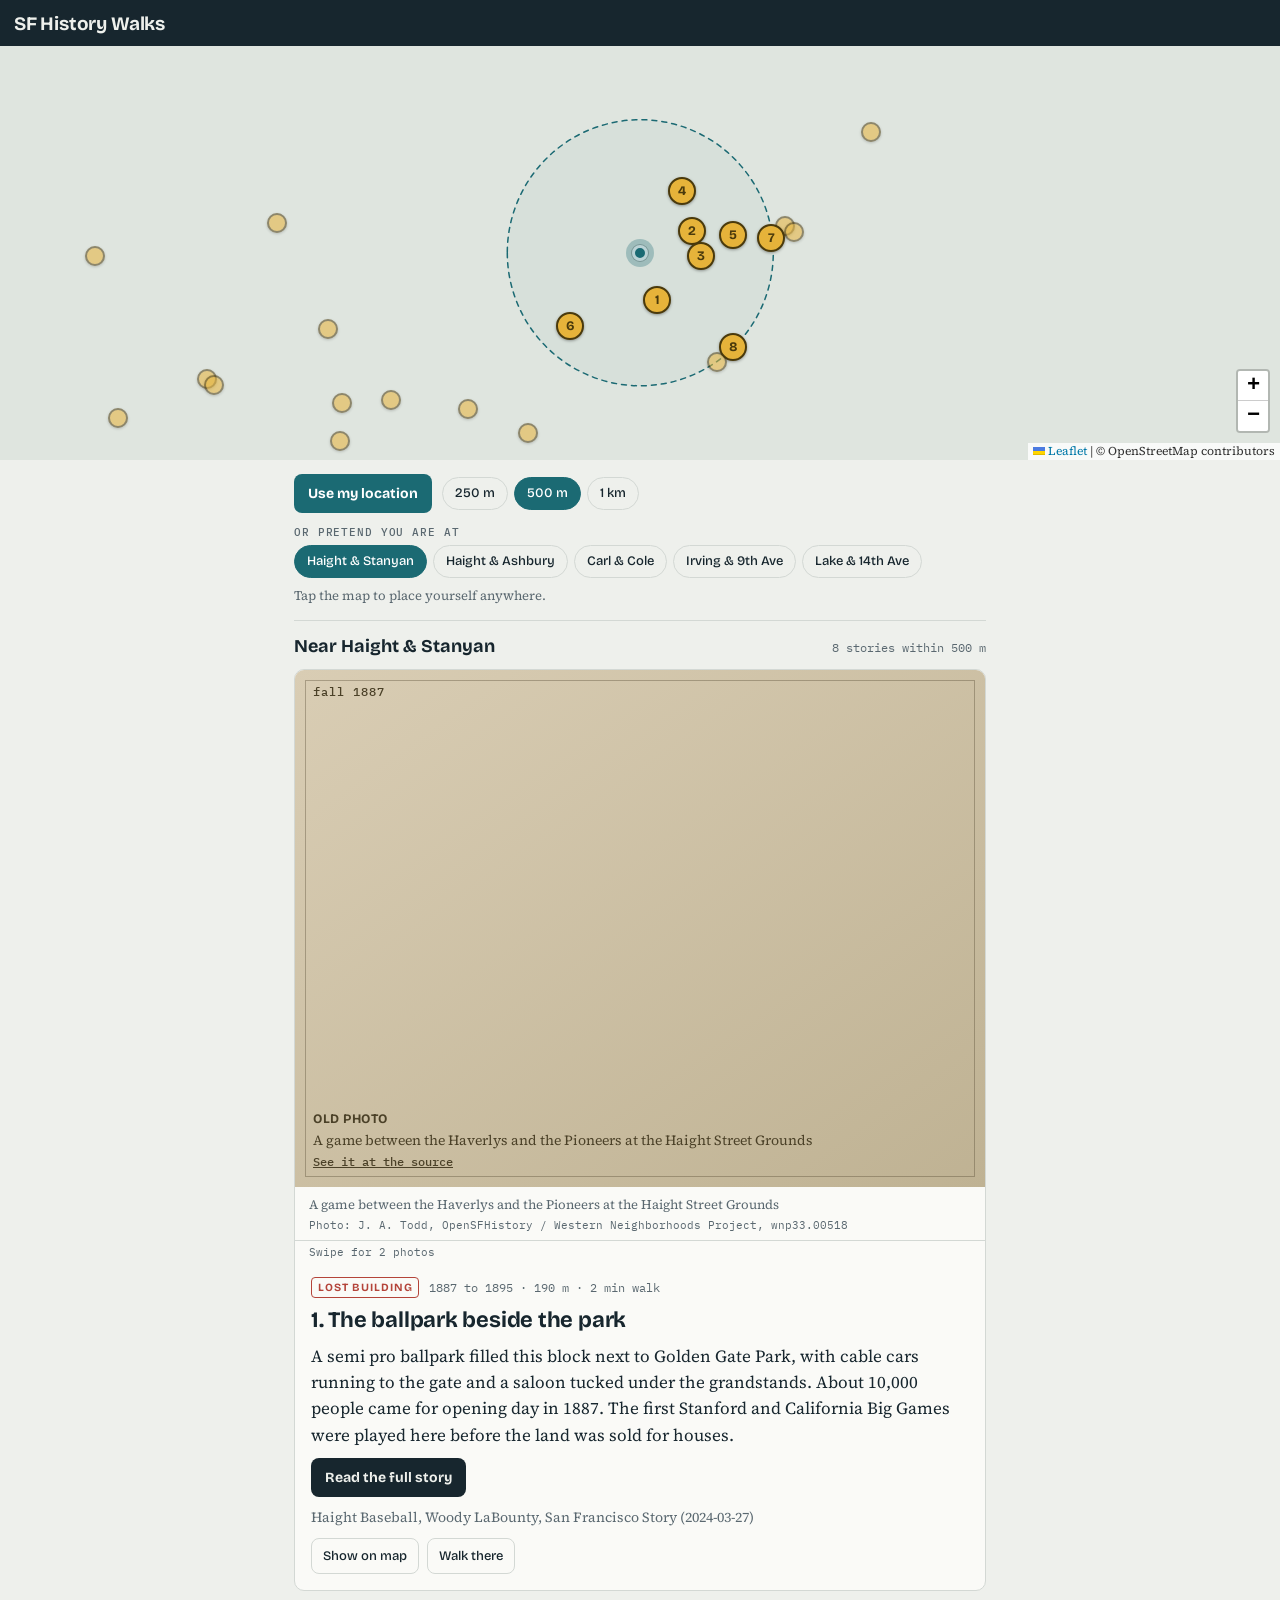
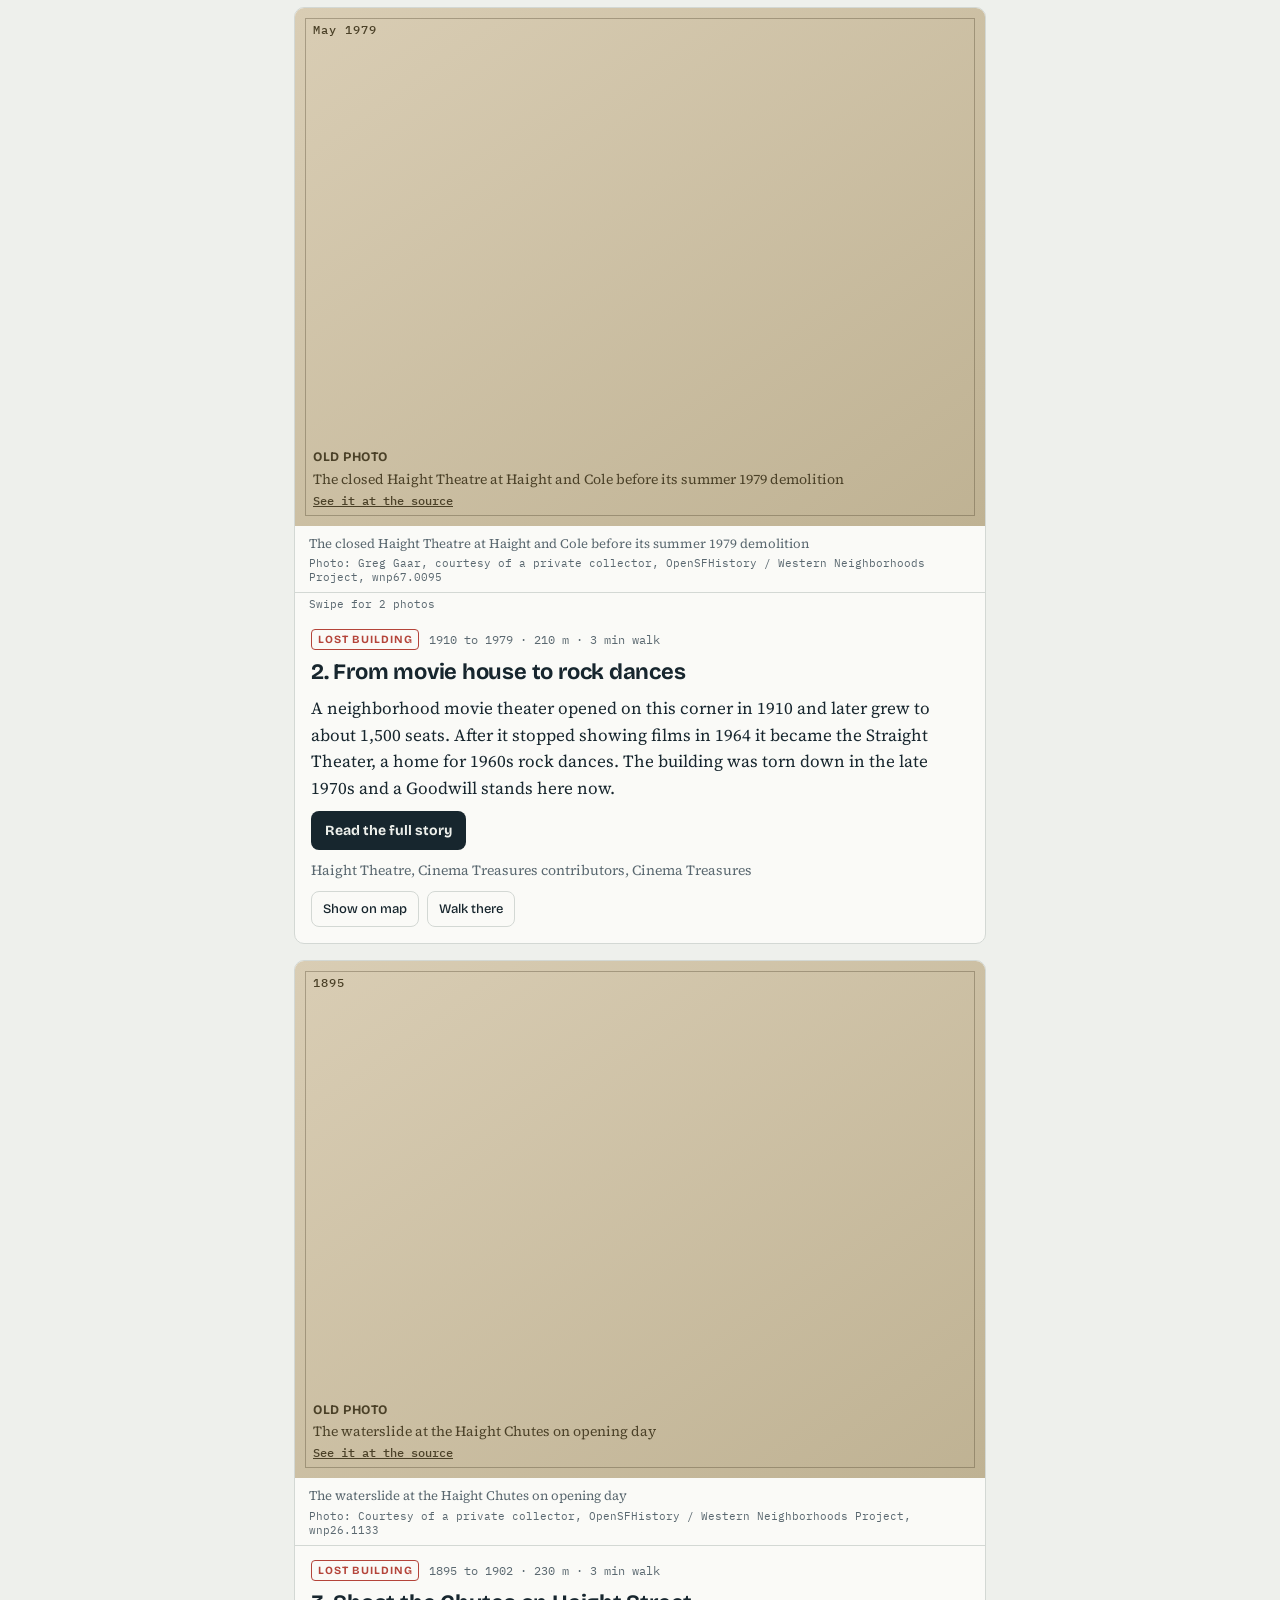
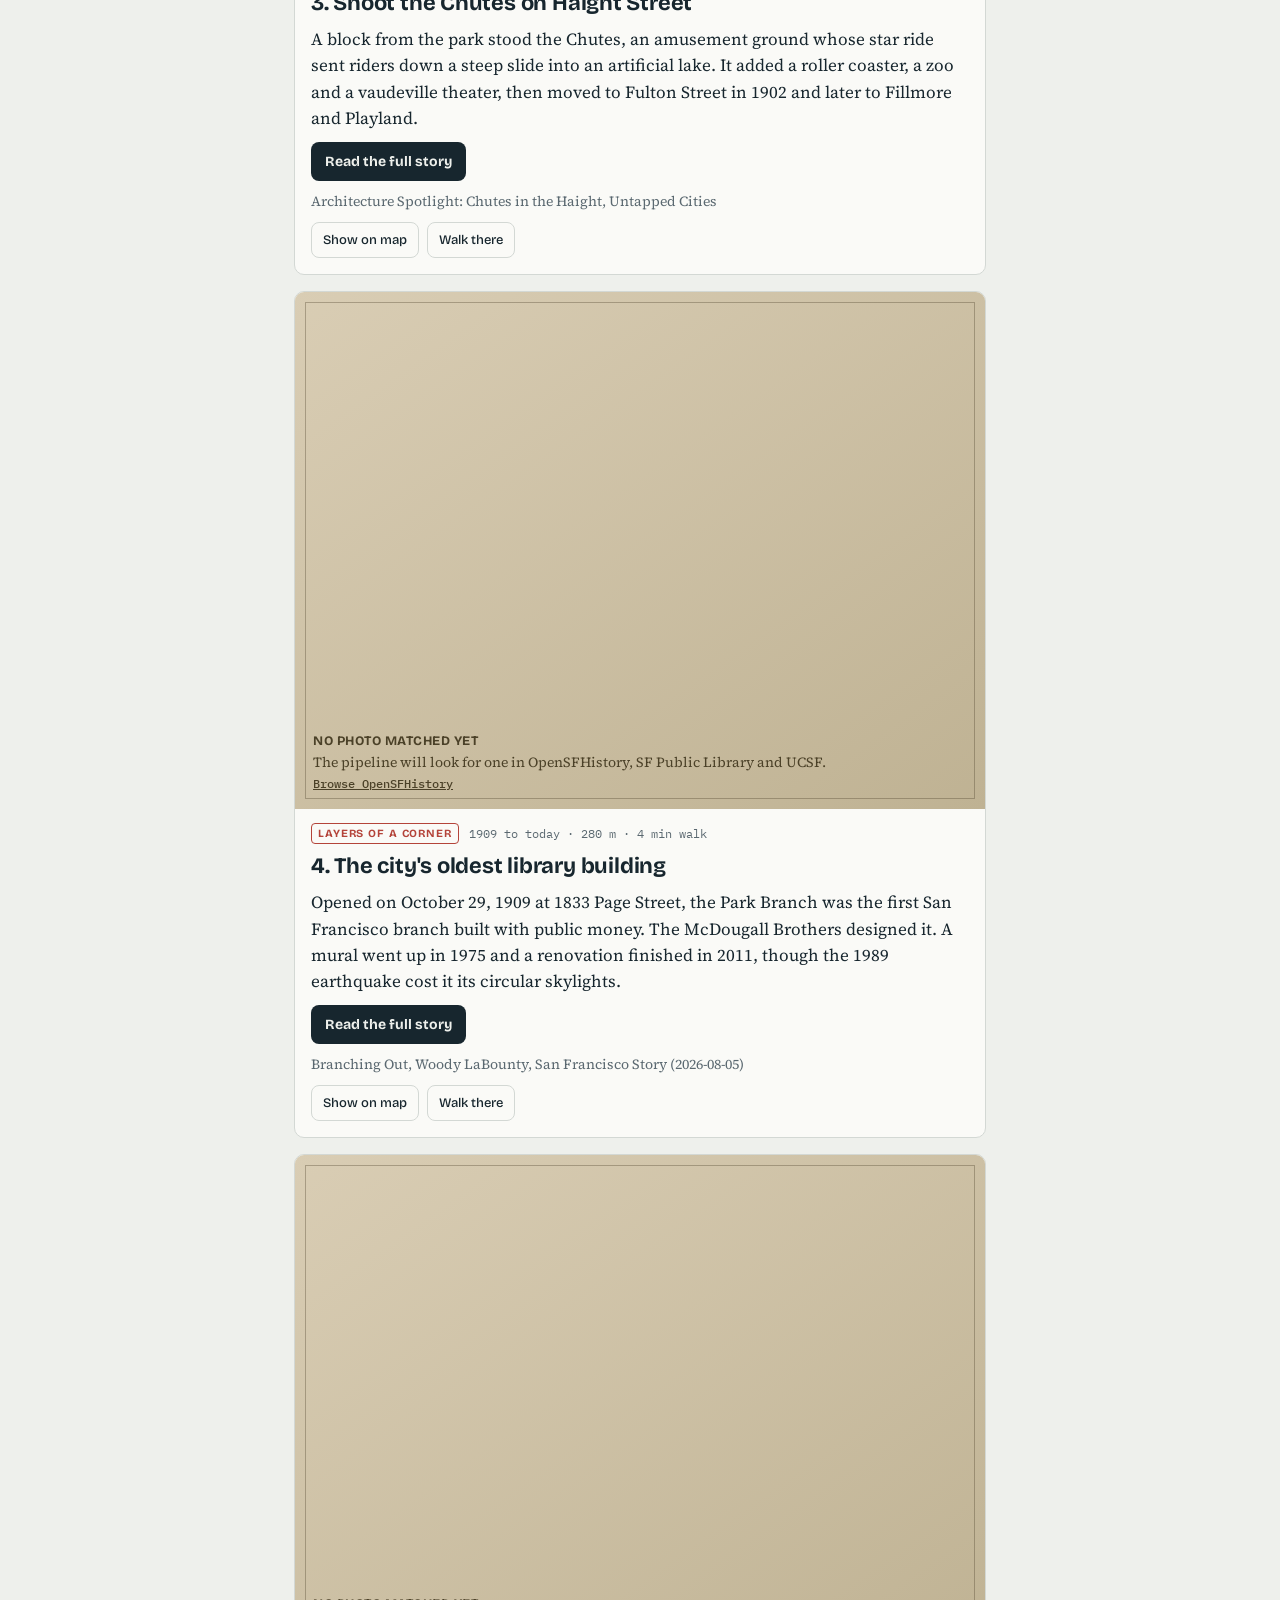
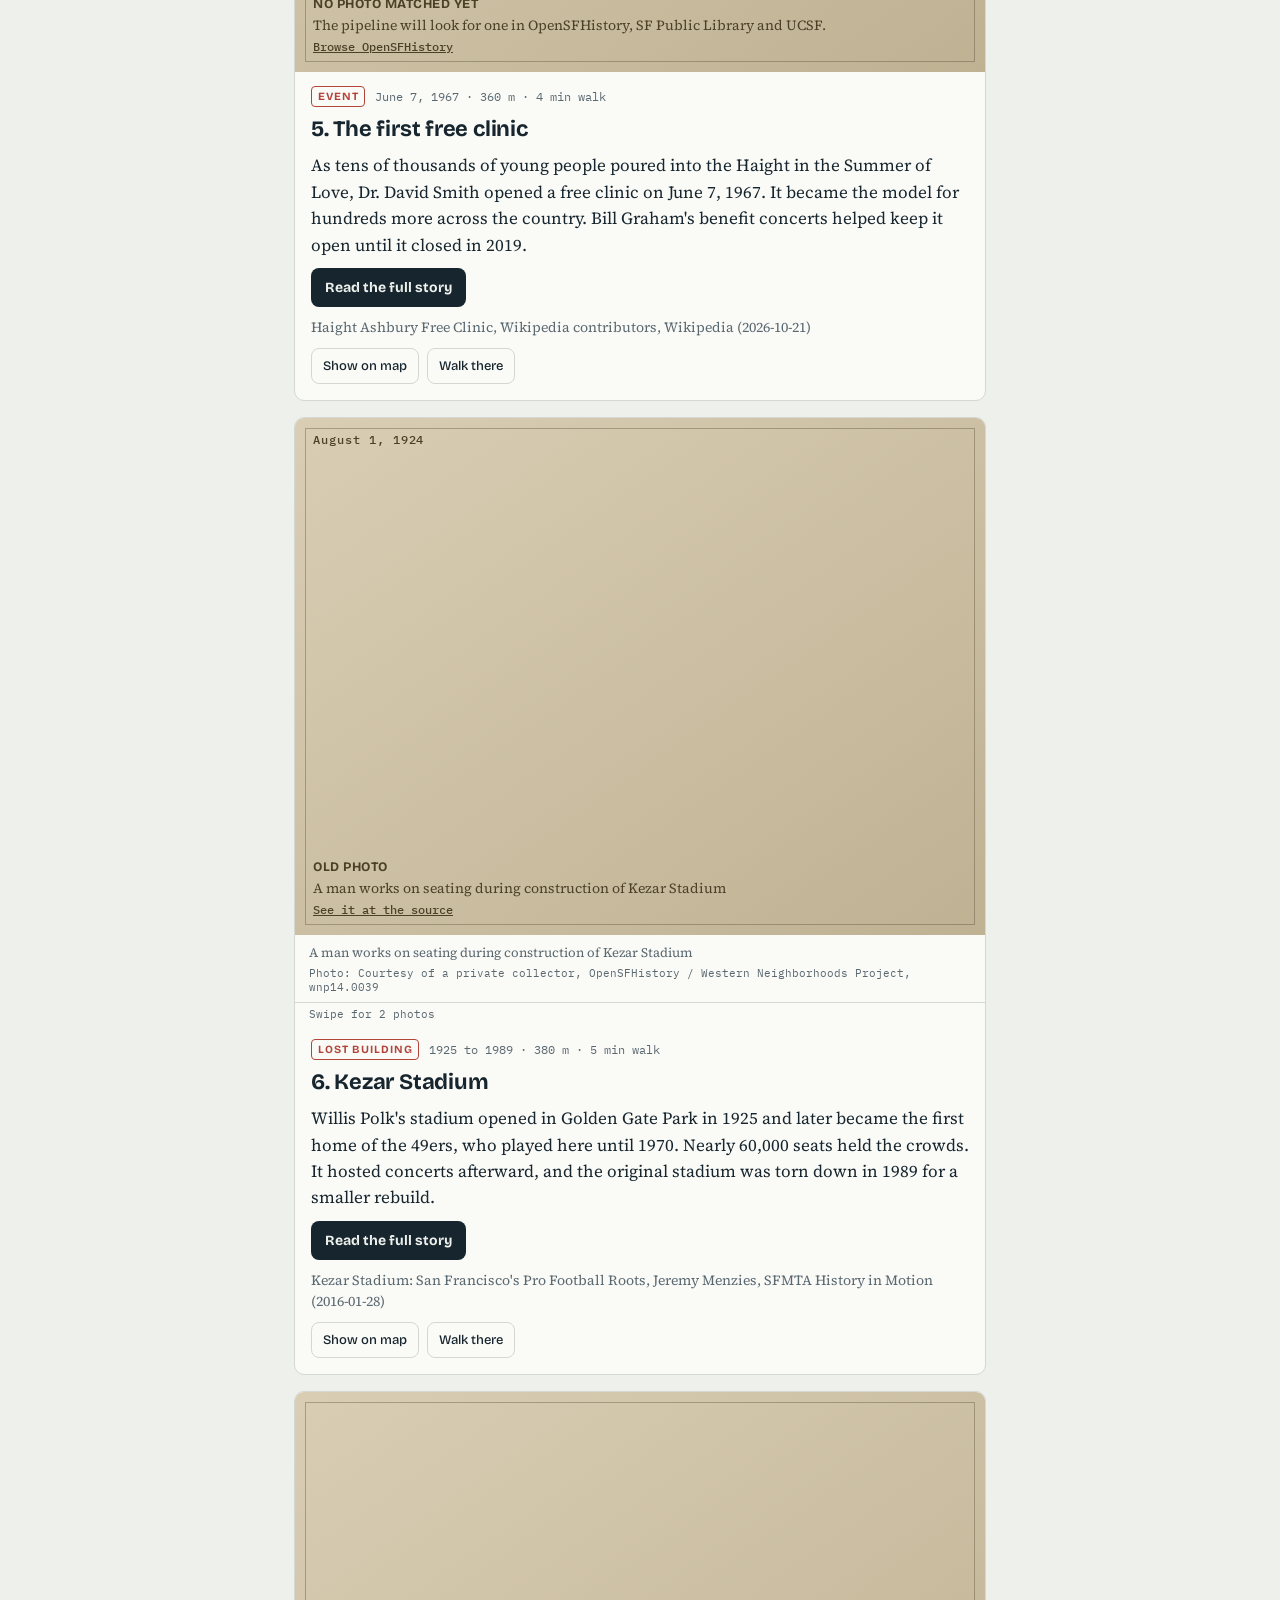
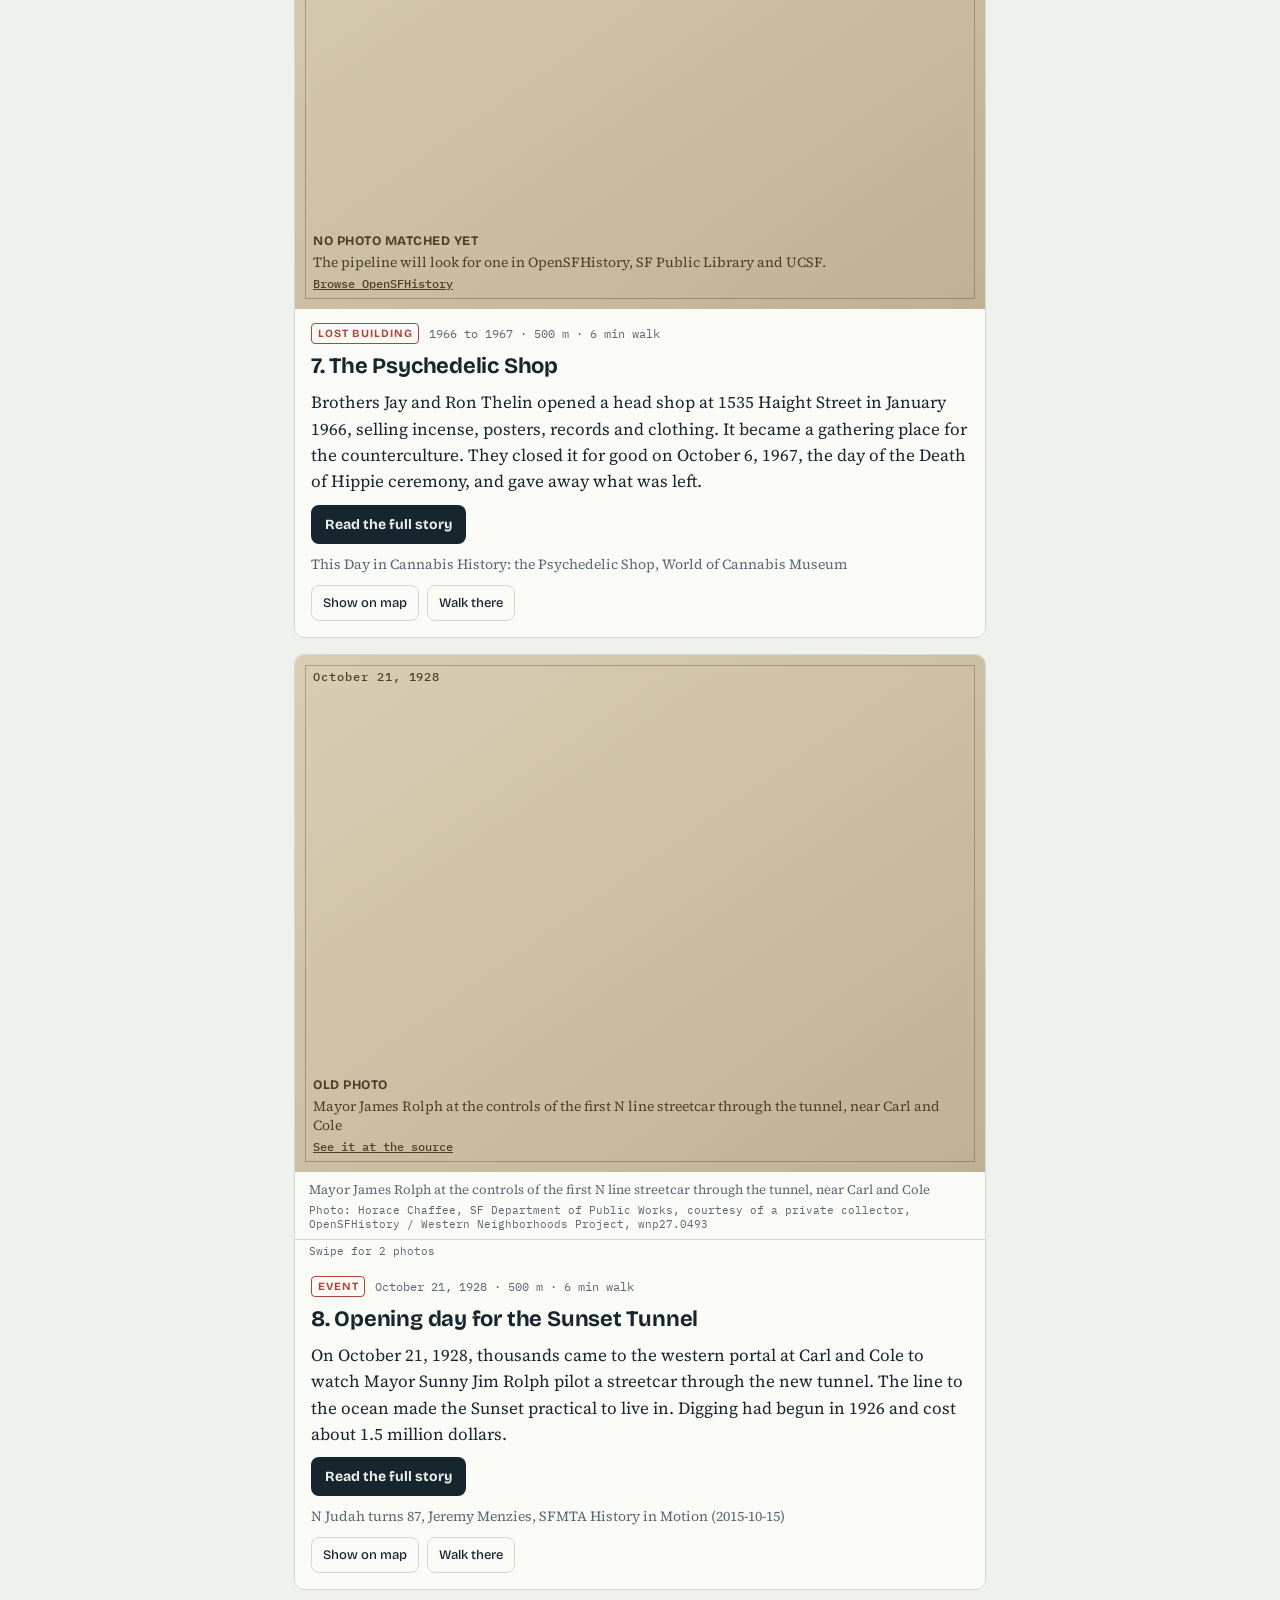
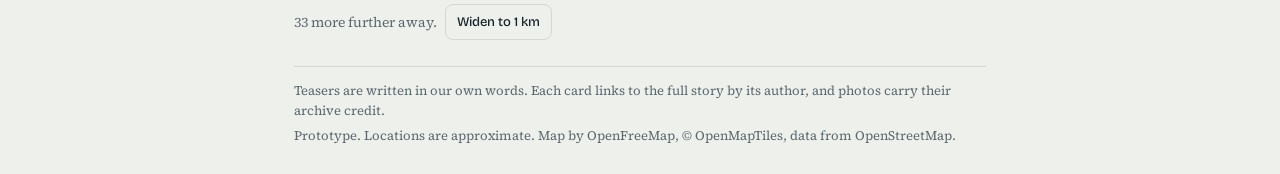
==== commit 0b880bb7: "Add files via upload" ====
--- a/app/index.html
+++ b/app/index.html
@@ -16,7 +16,8 @@
 <link rel="stylesheet" href="vendor/leaflet/leaflet.css">
 <link rel="stylesheet" href="vendor/maplibre/maplibre-gl.css">
 <link rel="stylesheet" href="https://fonts.googleapis.com/css2?family=Bricolage+Grotesque:opsz,wght@12..96,500;12..96,700&family=IBM+Plex+Mono:wght@400;500&family=Source+Serif+4:opsz,wght@8..60,400;8..60,600&display=swap">
-<link rel="stylesheet" href="style.css">
+<style>[hidden]{display:none !important}</style>
+<link rel="stylesheet" href="style.css?v=10">
 </head>
 <body>
 <div class="top">
@@ -60,8 +61,8 @@
 <script src="vendor/leaflet/leaflet.js"></script>
 <script src="vendor/maplibre/maplibre-gl.js"></script>
 <script src="vendor/maplibre/leaflet-maplibre-gl.js"></script>
-<script src="config.js"></script>
-<script src="lib.js"></script>
-<script src="app.js"></script>
+<script src="config.js?v=10"></script>
+<script src="lib.js?v=10"></script>
+<script src="app.js?v=10"></script>
 </body>
 </html>
--- a/app/style.css
+++ b/app/style.css
@@ -38,12 +38,14 @@
 .bar { background: var(--bar); color: var(--bar-ink); padding: env(safe-area-inset-top, 0px) max(14px, env(safe-area-inset-left, 0px)) 0 max(14px, env(safe-area-inset-right, 0px)); }
 .bar-title { height: var(--bar-h); display: flex; align-items: center; justify-content: space-between; gap: 12px; }
 .bar h1 { font: 700 19px/1 var(--font-display); letter-spacing: -0.01em; margin: 0; white-space: nowrap; }
+.status:empty { display: none; }
 .status { font: 500 11px/1.2 var(--font-mono); letter-spacing: .04em; text-align: right; opacity: .85; min-width: 0; overflow-wrap: anywhere; }
 .stage { position: relative; height: min(46dvh, 460px); height: min(46vh, 460px); background: #dfe5df; }
 @supports (height: 1dvh) { .stage { height: min(46dvh, 460px); } }
 #map { position: absolute; inset: 0; z-index: 1; }
 .leaflet-container { font-family: var(--font-body); background: #dfe5df; }
 .recenter { position: absolute; left: 12px; bottom: 12px; z-index: 600; font: 700 13px var(--font-display); background: var(--card); color: var(--ink); border: 1px solid var(--line); border-radius: 999px; padding: 9px 14px; box-shadow: 0 1px 4px rgba(0,0,0,.25); }
+.toast[hidden], .recenter[hidden] { display: none; }
 .toast { position: absolute; left: 12px; right: 12px; top: 12px; z-index: 650; display: flex; align-items: center; justify-content: space-between; gap: 10px; background: var(--ink); color: var(--paper); border-radius: 10px; padding: 10px 12px; font: 500 14px/1.3 var(--font-display); box-shadow: 0 2px 8px rgba(0,0,0,.35); }
 .toast button { font: 700 13px var(--font-display); background: var(--pin); color: var(--pin-edge); border: 0; border-radius: 6px; padding: 7px 10px; }
 
